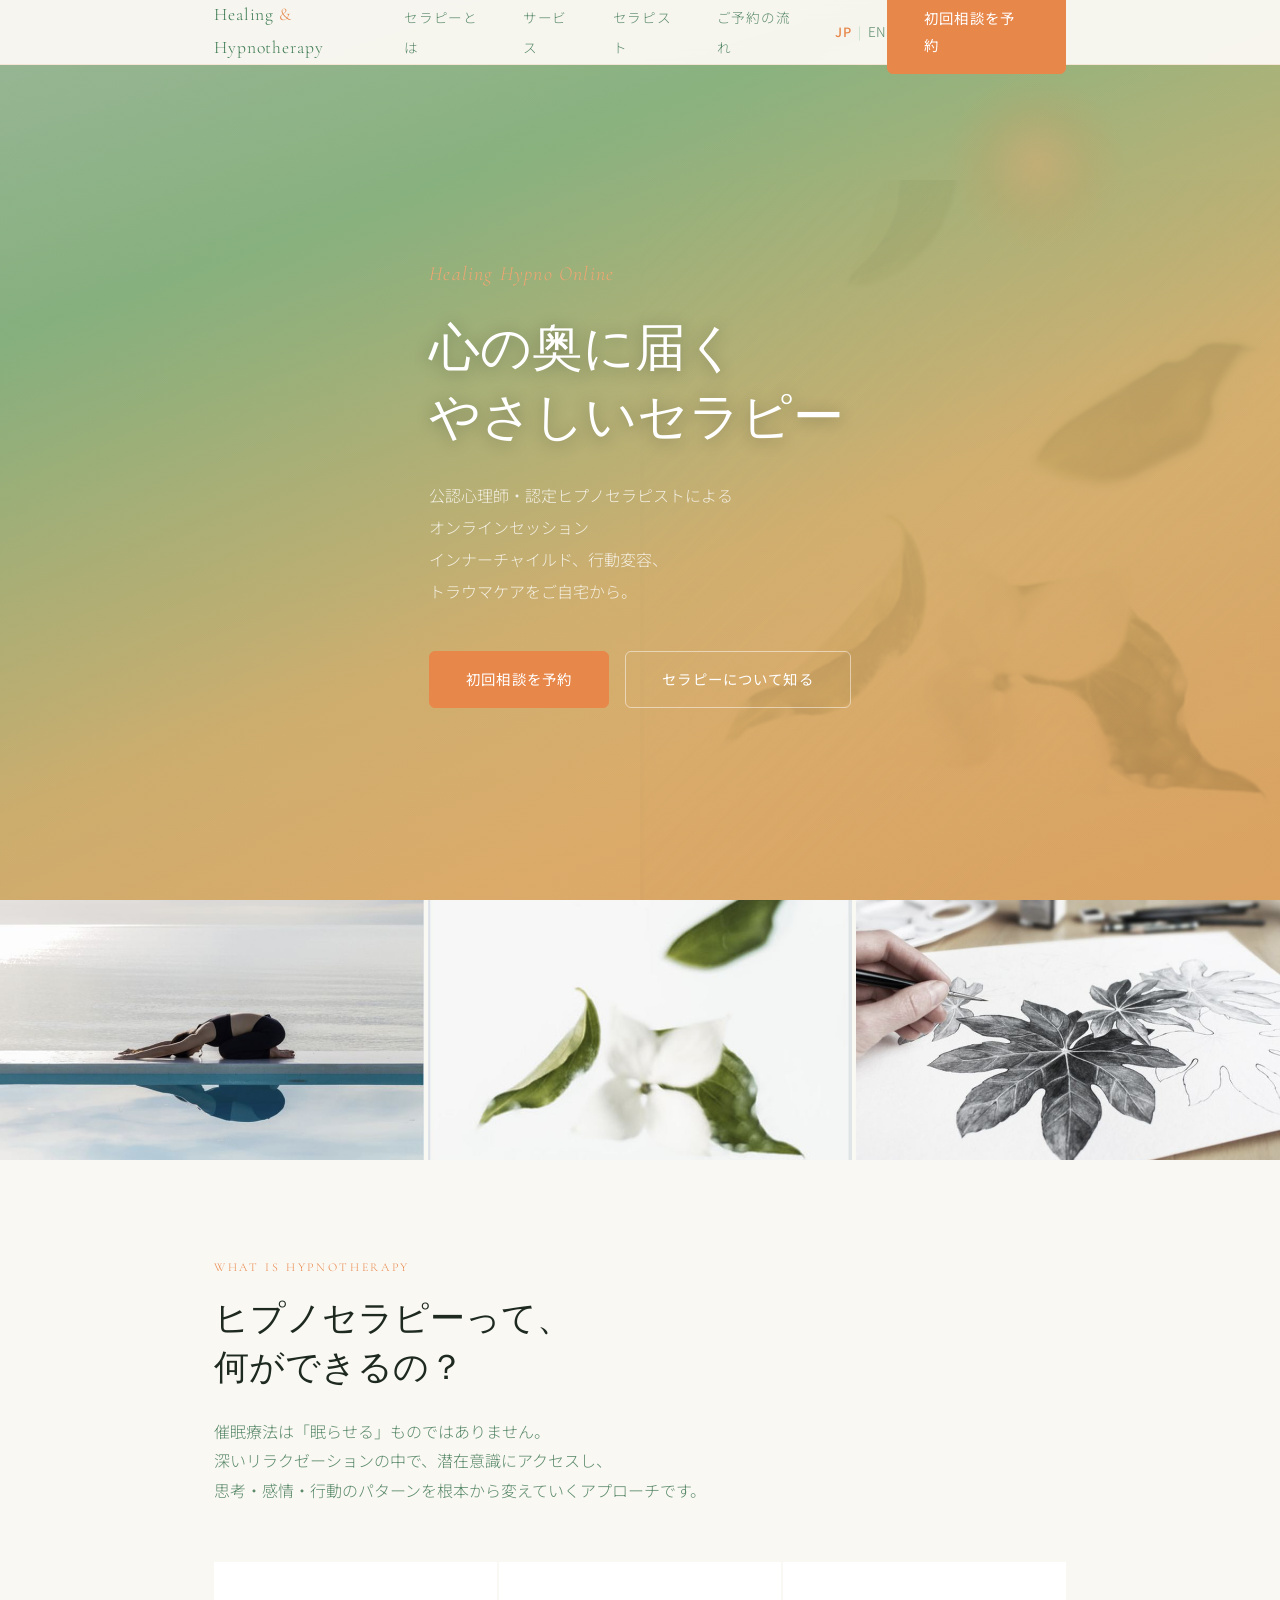
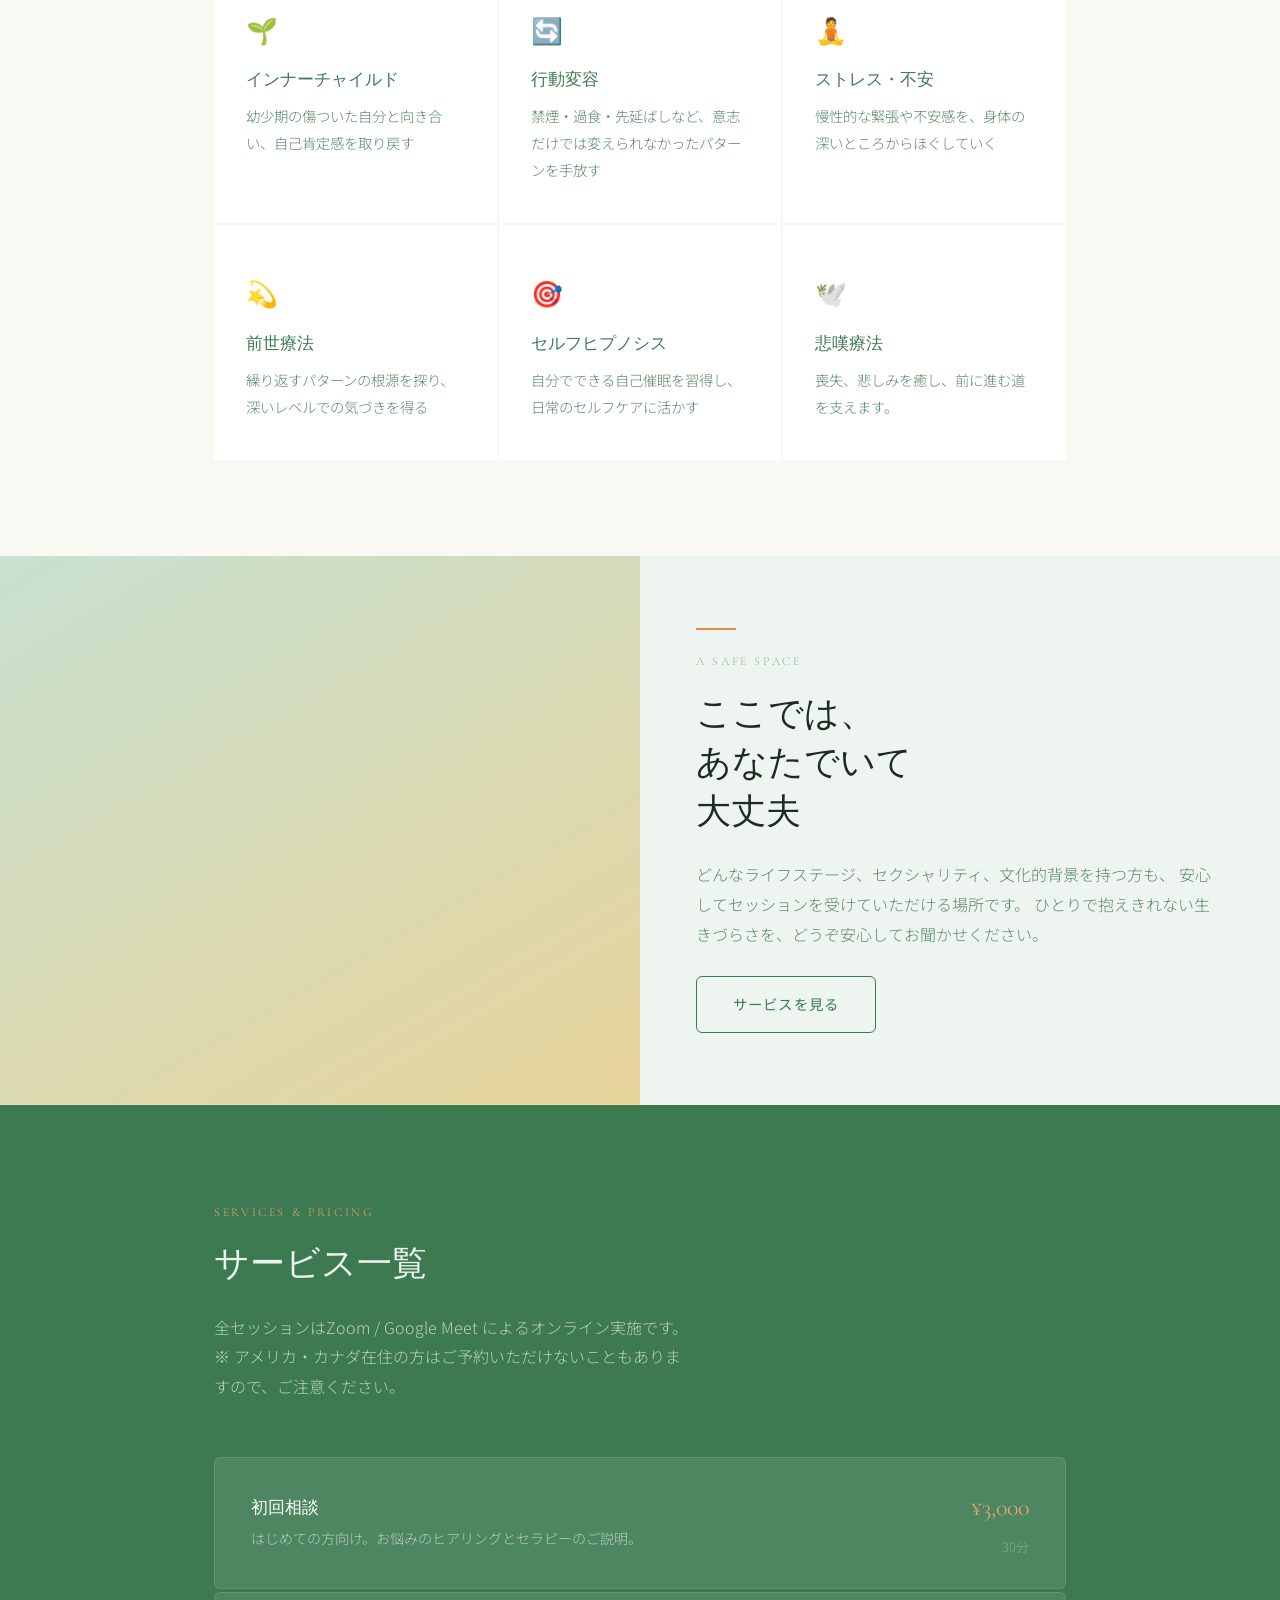
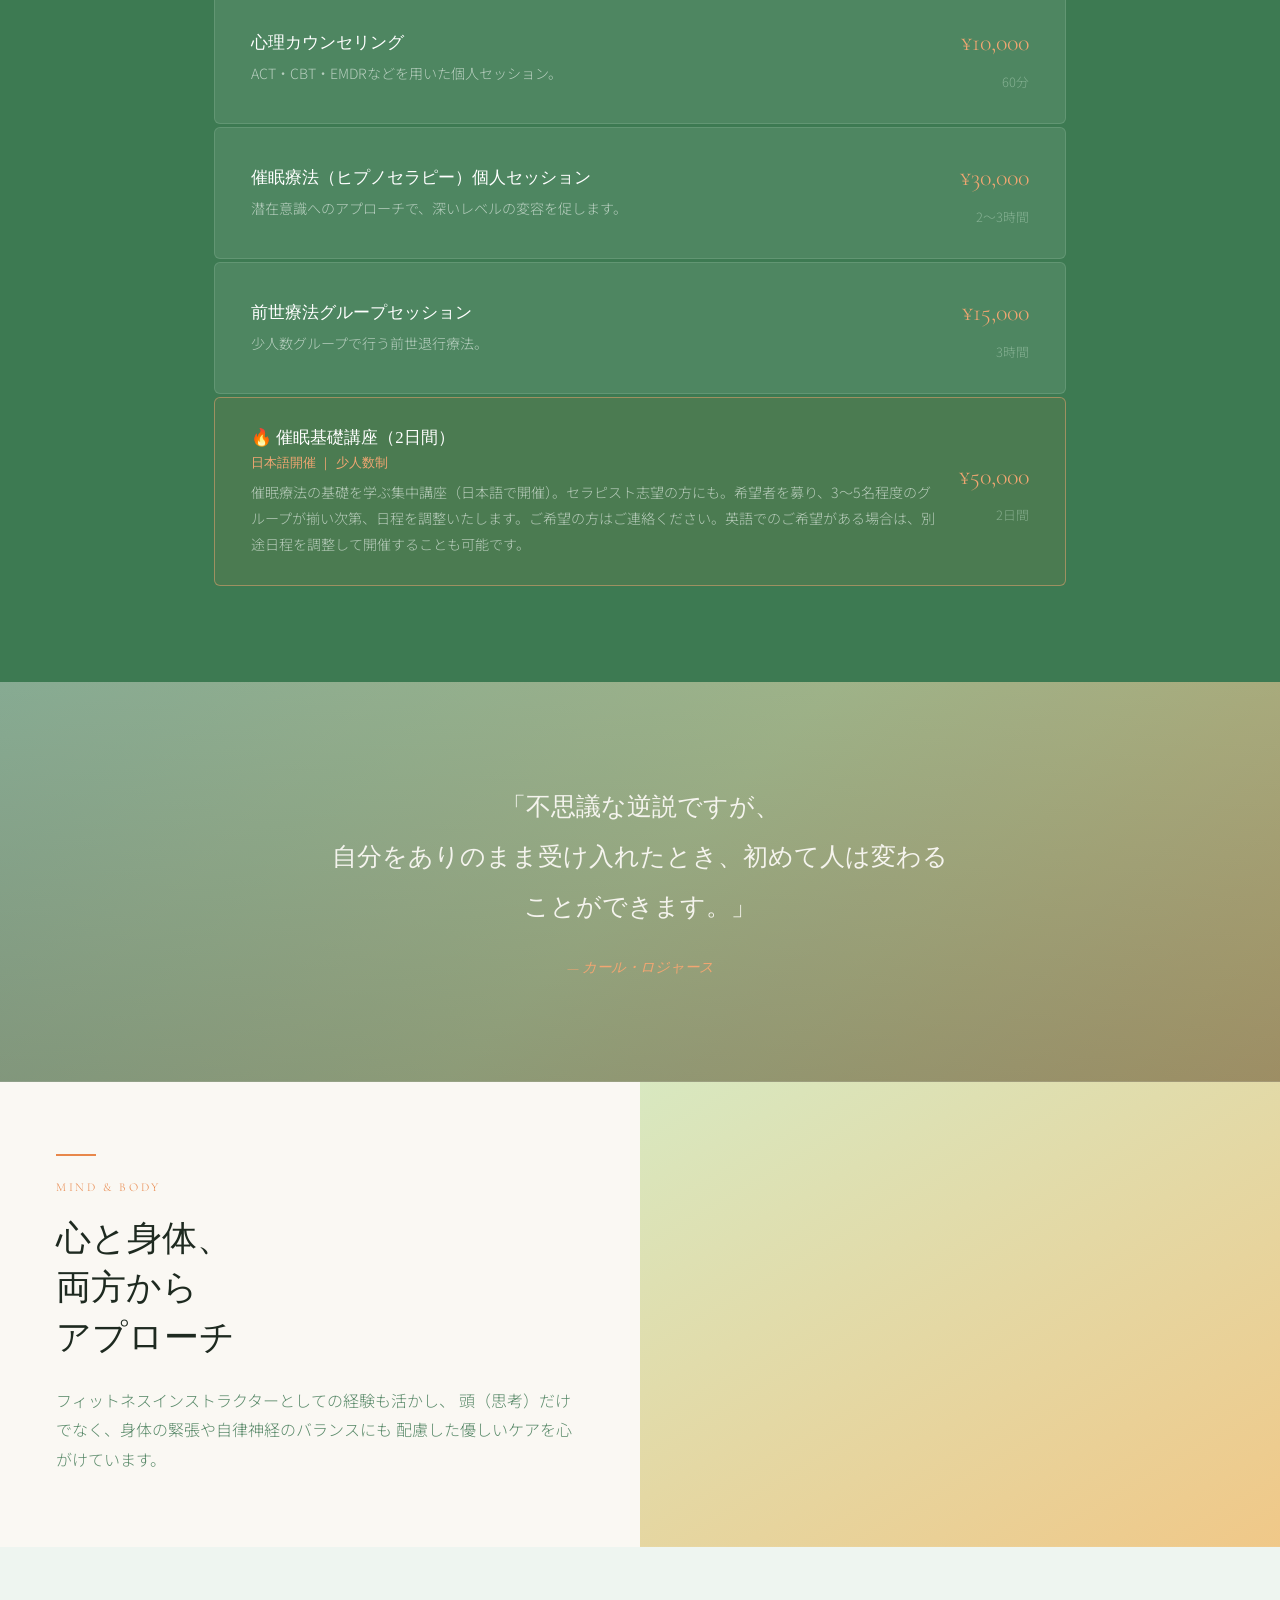
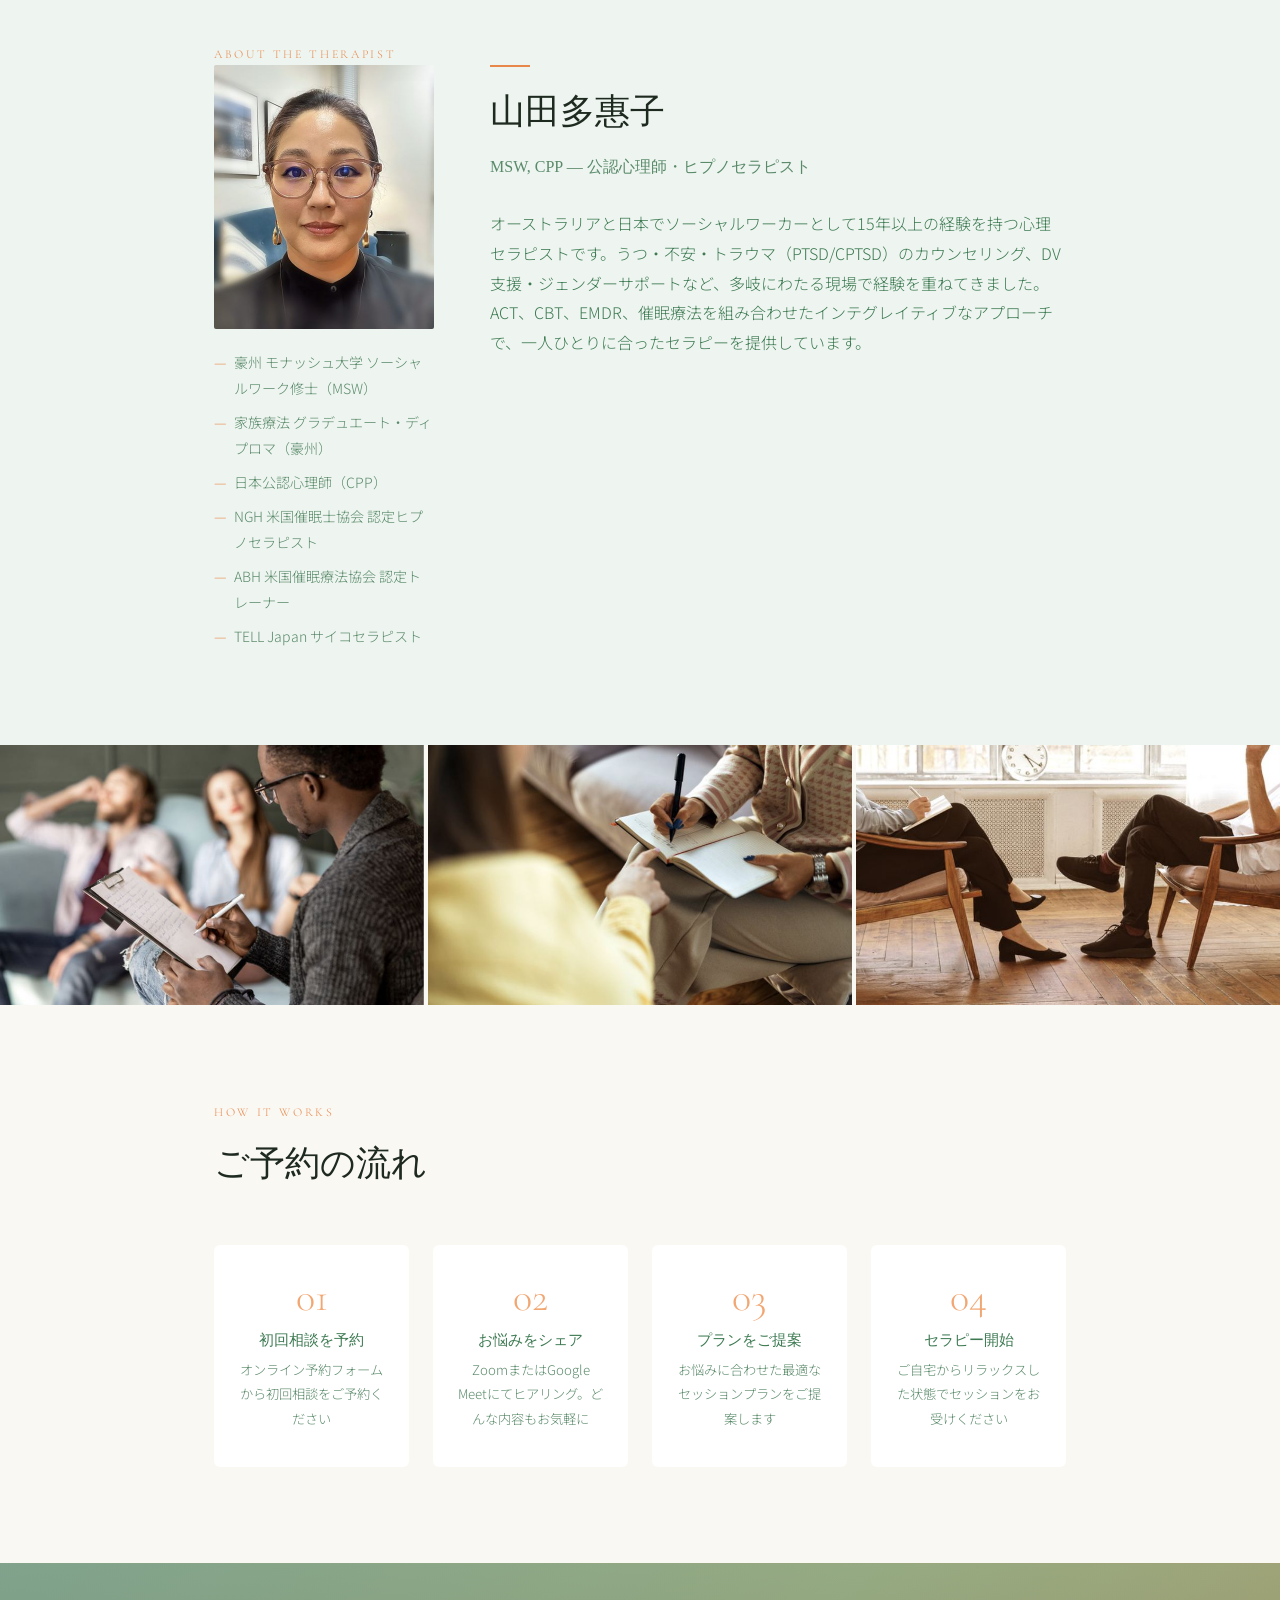
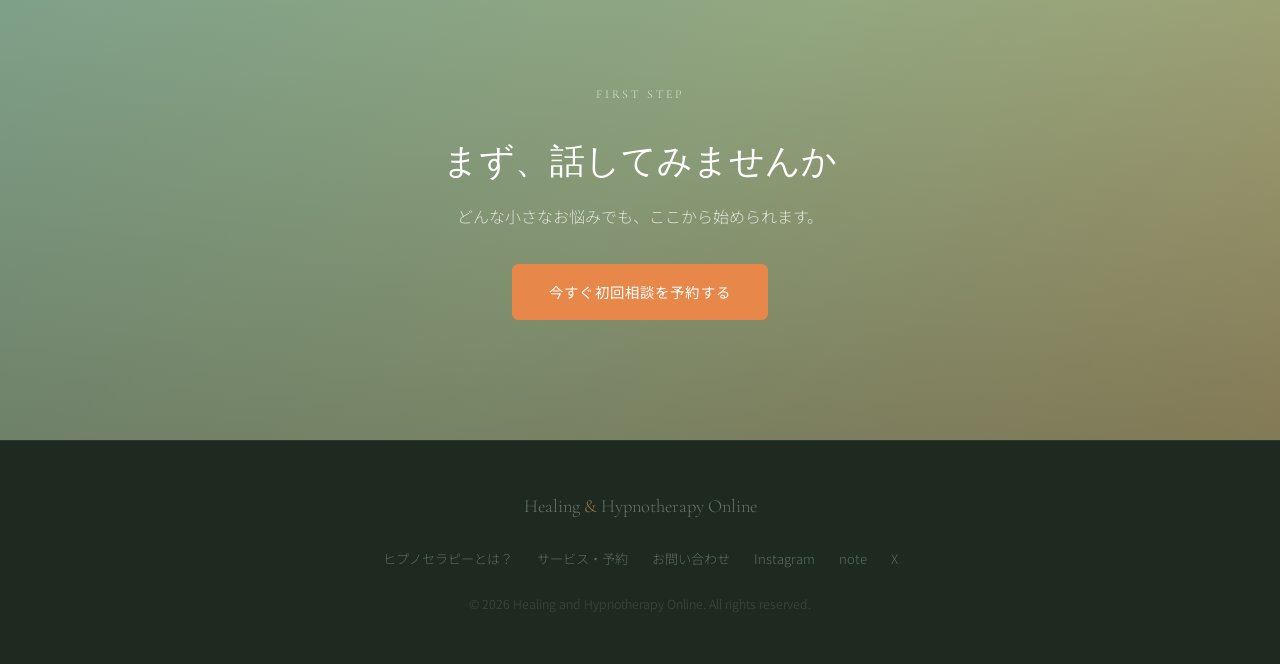
==== index.html @ 610b8716 "Update workshop info: remove fixed date, add group-forming/EN-request notes" ====
<!DOCTYPE html>
<html lang="ja">
<head>
  <meta charset="UTF-8" />
  <meta name="viewport" content="width=device-width, initial-scale=1.0" />
  <meta name="description" content="公認心理師・ヒプノセラピストによるオンラインセラピー。インナーチャイルド、セルフヒプノシス、禁煙・ダイエットの行動変容をサポート。" />
  <title>Healing Hypno Online | ヒプノセラピー・オンラインセラピー</title>
    <meta property="og:type" content="website" />
    <meta property="og:site_name" content="Healing Hypno Online" />
    <meta property="og:title" content="Healing Hypno Online | ヒプノセラピー・オンラインセラピー" />
    <meta property="og:description" content="公認心理師・ヒプノセラピストによるオンラインセラピー。インナーチャイルド、セルフヒプノシス、禁煙・ダイエットの行動変容をサポート。" />
    <meta property="og:url" content="https://healinghypno-online.info/" />
    <meta property="og:image" content="https://healinghypno-online.info/og-image.png" />
    <meta property="og:image:width" content="1200" />
    <meta property="og:image:height" content="630" />
    <meta property="og:locale" content="ja_JP" />
    <meta name="twitter:card" content="summary_large_image" />
    <meta name="twitter:title" content="Healing Hypno Online | ヒプノセラピー・オンラインセラピー" />
    <meta name="twitter:description" content="公認心理師・ヒプノセラピストによるオンラインセラピー。インナーチャイルド、セルフヒプノシス、禁煙・ダイエットの行動変容をサポート。" />
    <meta name="twitter:image" content="https://healinghypno-online.info/og-image.png" />
  <link rel="preconnect" href="https://fonts.googleapis.com" />
  <link href="https://fonts.googleapis.com/css2?amily=Noto+Serif+JP:wght@300;400;600&family=Noto+Sans+JP:wght@300;400;500&family=Cormorant+Garamond:ital,wght@0,300;0,400;1,300&display=swap" rel="stylesheet" />

  <style>
    :root {
      --ink:       #1e2a20;
      --deep:      #3d7a52;
      --warm:      #5a8a6a;
      --sage:      #7db88a;
      --sage-lt:   #b2d4bc;
      --orange:    #e8874a;
      --orange-lt: #f2a672;
      --orange-dk: #c96e30;
      --cream:     #faf8f3;
      --mist:      #eef5f0;
      --dew:       #deeee5;
      --white:     #ffffff;
      --radius:    6px;
      --serif-jp:  'Noto Serif JP', serif;
      --sans-jp:   'Noto Sans JP', sans-serif;
      --serif-en:  'Cormorant Garamond', serif;
    }

    *, *::before, *::after { box-sizing: border-box; margin: 0; padding: 0; }
    html { scroll-behavior: smooth; }
    body {
      background: var(--cream);
      color: var(--ink);
      font-family: var(--sans-jp);
      font-weight: 300;
      font-size: 16px;
      line-height: 1.85;
      -webkit-font-smoothing: antialiased;
    }
    img { display: block; max-width: 100%; }
    a { color: inherit; text-decoration: none; }

    .container { max-width: 900px; margin: 0 auto; padding: 0 24px; }
    .section { padding: 96px 0; }
    .section--dark { background: var(--deep); color: var(--mist); }
    .section--mist { background: var(--mist); }

    .label {
      font-family: var(--serif-en);
      font-size: 12px;
      letter-spacing: .22em;
      text-transform: uppercase;
      color: var(--orange);
      margin-bottom: 16px;
    }
    .label--light { color: var(--orange-lt); }
    .label--green { color: var(--sage); }

    h1, h2, h3 { font-family: var(--serif-jp); font-weight: 300; line-height: 1.4; }
    h2 { font-size: clamp(1.6rem, 3vw, 2.2rem); margin-bottom: 24px; }
    h3 { font-size: 1.15rem; margin-bottom: 12px; }
    p { margin-bottom: 1.2em; }
    p:last-child { margin-bottom: 0; }

    /* BTN */
    .btn {
      display: inline-block;
      padding: 14px 36px;
      font-family: var(--sans-jp);
      font-size: .9rem;
      font-weight: 400;
      letter-spacing: .08em;
      border: 1px solid currentColor;
      border-radius: var(--radius);
      transition: background .25s, color .25s, border-color .25s;
      cursor: pointer;
    }
    .btn--primary { background: var(--orange); color: var(--white); border-color: var(--orange); }
    .btn--primary:hover { background: var(--orange-lt); border-color: var(--orange-lt); }
    .btn--green { background: var(--deep); color: var(--white); border-color: var(--deep); }
    .btn--green:hover { background: var(--warm); border-color: var(--warm); }
    .btn--outline { background: transparent; color: var(--deep); border-color: var(--deep); }
    .btn--outline:hover { background: var(--deep); color: var(--white); }
    .btn--outline-light { background: transparent; color: var(--white); border-color: rgba(255,255,255,.5); }
    .btn--outline-light:hover { background: rgba(255,255,255,.15); }

    /* NAV */
    nav {
      position: fixed; top: 0; left: 0; right: 0; z-index: 100;
      background: rgba(250,248,243,.96);
      backdrop-filter: blur(8px);
      border-bottom: 1px solid rgba(232,135,74,.15);
    }
    .nav-inner {
      max-width: 900px; margin: 0 auto; padding: 0 24px;
      display: flex; align-items: center; justify-content: space-between;
      height: 64px;
    }
    .nav-logo { font-family: var(--serif-en); font-size: 1.1rem; letter-spacing: .05em; color: var(--deep); }
    .nav-logo span { color: var(--orange); }
    .nav-links { display: flex; gap: 32px; list-style: none; }
    .nav-links a { font-size: .85rem; letter-spacing: .05em; color: var(--warm); transition: color .2s; }
    .nav-links a:hover { color: var(--orange); }
@media (max-width: 640px) { .nav-links { display: flex; gap: 0; } .nav-links li { display: none; } .nav-links li.lang-switch { display: block; } }

    /* HERO — bright forest morning */
    .hero {
      min-height: 100svh;
      display: flex; align-items: center;
      position: relative; overflow: hidden;
      padding-top: 64px;
    }
    .hero-bg {
      position: absolute; inset: 0;
      background-image: linear-gradient(160deg, #cfe6c8 0%, #a8d4a0 25%, #e8c98a 60%, #f2b878 100%);
      background-size: cover;
      background-position: center 45%;
      filter: brightness(.9) saturate(1.15);
    }
    .hero-photo {
      position: absolute;
      right: -5%; bottom: -10%;
      width: 55%; height: 90%;
      background-size: cover;
      background-position: center;
      opacity: .22;
      mix-blend-mode: multiply;
      -webkit-mask-image: linear-gradient(135deg, transparent 0%, rgba(0,0,0,.5) 35%, black 70%);
      mask-image: linear-gradient(135deg, transparent 0%, rgba(0,0,0,.5) 35%, black 70%);
      pointer-events: none;
    }
    .hero-overlay {
      position: absolute; inset: 0;
      background: linear-gradient(150deg, rgba(45,90,61,.22) 0%, rgba(232,135,74,.08) 70%, rgba(30,42,32,.02) 100%);
    }
    .hero-sun {
      position: absolute;
      top: 8%; right: 12%;
      width: 180px; height: 180px;
      background: radial-gradient(circle, rgba(242,166,114,.35) 0%, rgba(232,135,74,.1) 40%, transparent 70%);
      border-radius: 50%;
      animation: sunpulse 6s ease-in-out infinite;
      pointer-events: none;
    }
    @keyframes sunpulse {
      0%, 100% { transform: scale(1); opacity: .7; }
      50% { transform: scale(1.15); opacity: 1; }
    }
    @media (prefers-reduced-motion: reduce) { .hero-sun { animation: none; } }

    .hero-content { position: relative; z-index: 1; }
    .hero-en {
      font-family: var(--serif-en); font-style: italic;
      font-size: clamp(1rem, 2vw, 1.25rem);
      color: var(--orange-lt); margin-bottom: 20px; letter-spacing: .06em;
    }
    .hero h1 { font-size: clamp(2rem, 5vw, 3.2rem); color: var(--white); margin-bottom: 28px; line-height: 1.35; text-shadow: 0 2px 16px rgba(20,30,22,.35); }
    .hero-sub {
      font-size: 1rem; color: rgba(250,248,243,.88);
      max-width: 480px; margin-bottom: 44px; line-height: 2;
    }
    .hero-btns { display: flex; gap: 16px; flex-wrap: wrap; }

    /* NATURE STRIP */
    .nature-strip {
      display: grid; grid-template-columns: repeat(3, 1fr); gap: 4px;
      height: 260px; overflow: hidden;
    }
    .nature-strip-img {
      background-size: cover; background-position: center;
      transition: transform .7s ease;
    }
    .nature-strip-img:hover { transform: scale(1.04); }
    @media (max-width: 580px) { .nature-strip { height: 160px; } }

    /* WHAT IS */
    .what-grid {
      display: grid; grid-template-columns: repeat(3, 1fr);
      gap: 2px; margin-top: 56px;
    }
    @media (max-width: 680px) { .what-grid { grid-template-columns: 1fr; } }
    .what-card {
      background: var(--white); padding: 40px 32px;
      border-top: 3px solid transparent;
      transition: border-color .25s, transform .25s, box-shadow .25s;
    }
    .what-card:hover { border-top-color: var(--orange); transform: translateY(-3px); box-shadow: 0 8px 24px rgba(232,135,74,.1); }
    .what-icon { font-size: 1.6rem; margin-bottom: 16px; display: block; }
    .what-card h3 { font-size: 1.05rem; color: var(--deep); }
    .what-card p { font-size: .9rem; color: var(--warm); }

    /* SPLIT */
    .split { display: grid; grid-template-columns: 1fr 1fr; gap: 0; }
    @media (max-width: 640px) { .split { grid-template-columns: 1fr; } }
    .split-img {
      min-height: 420px;
      background-size: cover; background-position: center;
    }
    .split-body { padding: 72px 56px; display: flex; flex-direction: column; justify-content: center; }
    @media (max-width: 640px) {
      .split-img { min-height: 260px; }
      .split-body { padding: 48px 24px; }
    }

    /* accent line */
    .accent-line {
      width: 40px; height: 2px;
      background: var(--orange);
      margin-bottom: 20px;
    }

    /* SERVICES */
    .service-list { margin-top: 56px; display: flex; flex-direction: column; gap: 3px; }
    .service-item {
      background: rgba(255,255,255,.09);
      border: 1px solid rgba(178,212,188,.2);
      padding: 28px 36px;
      display: flex; justify-content: space-between; align-items: center;
      gap: 24px; transition: background .2s, border-color .2s; border-radius: var(--radius);
    }
    .service-item:hover { background: rgba(255,255,255,.15); border-color: rgba(242,166,114,.4); }
    .service-info h3 { color: var(--white); font-size: 1.05rem; margin-bottom: 6px; }
    .service-info p { font-size: .88rem; color: rgba(238,245,240,.65); margin: 0; }
    .service-meta { text-align: right; flex-shrink: 0; }
    .service-price {
      font-family: var(--serif-en); font-size: 1.5rem;
      color: var(--orange-lt); display: block;
    }
    .service-duration { font-size: .8rem; color: rgba(178,212,188,.55); }
    .service-item--featured { border-color: rgba(242,166,114,.5) !important; background: rgba(232,135,74,.08) !important; }
    @media (max-width: 580px) {
      .service-item { flex-direction: column; align-items: flex-start; }
      .service-meta { text-align: left; }
    }

    /* PROFILE */
    .profile-grid {
      display: grid; grid-template-columns: 220px 1fr;
      gap: 56px; align-items: start;
    }
    @media (max-width: 640px) { .profile-grid { grid-template-columns: 1fr; gap: 32px; } }
    .credential-list { list-style: none; margin-top: 20px; display: flex; flex-direction: column; gap: 8px; }
    .credential-list li {
      font-size: .88rem; color: var(--warm);
      padding-left: 20px; position: relative;
    }
    .credential-list li::before { content: '—'; position: absolute; left: 0; color: var(--orange); }

    /* FLOW */
    .approach-steps {
      display: grid; grid-template-columns: repeat(4, 1fr);
      gap: 24px; margin-top: 56px;
    }
    @media (max-width: 680px) { .approach-steps { grid-template-columns: repeat(2, 1fr); } }
    .step {
      background: var(--white); padding: 32px 24px;
      border-radius: var(--radius); text-align: center;
      border-bottom: 3px solid transparent;
      transition: border-color .25s, box-shadow .25s;
    }
    .step:hover { border-bottom-color: var(--orange); box-shadow: 0 6px 20px rgba(232,135,74,.1); }
    .step-num {
      font-family: var(--serif-en); font-size: 2.5rem;
      color: var(--orange-lt); line-height: 1; margin-bottom: 12px; display: block;
    }
    .step h3 { font-size: .95rem; color: var(--deep); margin-bottom: 8px; }
    .step p { font-size: .83rem; color: var(--warm); }

    /* QUOTE BAND */
    .quote-band {
      position: relative; overflow: hidden;
      padding: 100px 24px; text-align: center; color: var(--white);
    }
    .quote-band-bg {
      position: absolute; inset: 0;
      background-image: linear-gradient(135deg, #b8dcc4 0%, #d8e8b8 50%, #f0d49a 100%);
      background-size: cover; background-position: center 40%;
      filter: brightness(.85) saturate(1.1);
    }
    .quote-band-overlay {
      position: absolute; inset: 0;
      background: linear-gradient(to bottom, rgba(45,90,61,.18), rgba(30,42,32,.28));
    }
    .quote-band-content { position: relative; z-index: 1; max-width: 640px; margin: 0 auto; }
    .quote-band blockquote {
      font-family: var(--serif-jp); font-weight: 300;
      font-size: clamp(1.15rem, 2.5vw, 1.55rem);
      line-height: 2; color: rgba(250,248,243,.95);
      margin-bottom: 20px;
    }
    .quote-band cite {
      font-family: var(--serif-en); font-style: italic;
      font-size: .9rem; color: var(--orange-lt);
    }

    /* CTA */
    .cta-section {
      position: relative; overflow: hidden;
      text-align: center; padding: 120px 24px;
      color: var(--white);
    }
    .cta-bg {
      position: absolute; inset: 0;
      background-image: linear-gradient(135deg, #b8dcc4 0%, #d8e8b8 50%, #f0d49a 100%);
      background-size: cover; background-position: center 50%;
      filter: brightness(.82) saturate(1.1);
    }
    .cta-overlay {
      position: absolute; inset: 0;
      background: linear-gradient(to bottom, rgba(45,90,61,.2), rgba(30,42,32,.4));
    }
    .cta-content { position: relative; z-index: 1; }
    .cta-section h2 { color: var(--white); margin-bottom: 16px; }
    .cta-section p { color: rgba(250,248,243,.78); margin-bottom: 32px; max-width: 480px; margin-left: auto; margin-right: auto; }
    .cta-price-note {
      font-family: var(--serif-en); font-size: 1.1rem;
      color: var(--orange-lt); margin-bottom: 36px;
    }

    /* FOOTER */
    footer {
      background: var(--ink);
      border-top: 1px solid rgba(255,255,255,.06);
      padding: 48px 24px; text-align: center;
    }
    .footer-logo { font-family: var(--serif-en); font-size: 1.15rem; color: rgba(178,212,188,.45); margin-bottom: 8px; }
    .footer-logo span { color: rgba(242,166,114,.6); }
    .footer-links {
      display: flex; justify-content: center; gap: 24px; flex-wrap: wrap;
      list-style: none; margin: 20px 0;
    }
    .footer-links a { font-size: .82rem; color: rgba(178,212,188,.4); transition: color .2s; }
    .footer-links a:hover { color: var(--orange-lt); }
    .footer-copy { font-size: .78rem; color: rgba(178,212,188,.2); }

    /* FADE */
    .fade-in { opacity: 0; transform: translateY(24px); transition: opacity .7s ease, transform .7s ease; }
    .fade-in.visible { opacity: 1; transform: none; }
  .back-top{position:fixed;bottom:28px;right:28px;z-index:200;width:44px;height:44px;background:var(--orange);color:var(--white);border:none;border-radius:50%;display:flex;align-items:center;justify-content:center;cursor:pointer;opacity:0;pointer-events:none;transition:opacity .3s,transform .3s;font-size:1.2rem;box-shadow:0 4px 12px rgba(232,135,74,.35)}.back-top.visible{opacity:1;pointer-events:auto}.back-top:hover{transform:translateY(-3px);background:var(--orange-lt)}
  </style>
  <link rel="canonical" href="https://healinghypno-online.info/" />
  <link rel="alternate" hreflang="ja" href="https://healinghypno-online.info/" />
  <link rel="alternate" hreflang="en" href="https://healinghypno-online.info/en/" />
  <link rel="alternate" hreflang="x-default" href="https://healinghypno-online.info/" />
  <meta property="og:title" content="Healing Hypno Online | ヒプノセラピー・オンラインセラピー" />
  <meta property="og:description" content="公認心理師・ヒプノセラピストによるオンラインセラピー。インナーチャイルド、セルフヒプノシス、禁煙・ダイエットの行動変容をサポート。" />
  <meta property="og:url" content="https://healinghypno-online.info/" />
  <meta property="og:type" content="website" />
  <meta property="og:locale" content="ja_JP" />
  <meta property="og:locale:alternate" content="en_US" />
</head>
<body>

<!-- NAV -->
<nav>
  <div class="nav-inner">
    <div class="nav-logo">Healing <span>&</span> Hypnotherapy</div>
    <ul class="nav-links">
      <li><a href="#about">セラピーとは</a></li>
      <li><a href="#services">サービス</a></li>
      <li><a href="#profile">セラピスト</a></li>
      <li><a href="https://fluentmind350.github.io/healing-hypno-booking/" target="_blank">ご予約の流れ</a></li>
      <li class="lang-switch" style="font-size:.8rem;display:flex;align-items:center;gap:6px;letter-spacing:.06em;"><span style="color:var(--orange);font-weight:500">JP</span><span style="color:var(--sage-lt)">|</span><a href="/en/" style="color:var(--warm)">EN</a></li>
    </ul>
    <a href="https://docs.google.com/forms/d/e/1FAIpQLSc7ksZSYjFXfZsTuzKey1ICZi8XS70Y63VBq0-anXYmDNOoTw/viewform" class="btn btn--primary" target="_blank">初回相談を予約</a>
  </div>
</nav>

<!-- HERO -->
<section class="hero">
  <div class="hero-bg"></div>
  <div class="hero-photo" style="background-image:url('[data-uri]')"></div>
  <div class="hero-overlay"></div>
  <div class="hero-sun"></div>
  <div class="container hero-content">
    <p class="hero-en">Healing Hypno Online</p>
    <h1>心の奥に届く<br>やさしいセラピー</h1>
    <p class="hero-sub">
      公認心理師・認定ヒプノセラピストによる<br>
      オンラインセッション<br>
      インナーチャイルド、行動変容、<br>
      トラウマケアをご自宅から。
    </p>
    <div class="hero-btns">
      <a href="https://docs.google.com/forms/d/e/1FAIpQLSc7ksZSYjFXfZsTuzKey1ICZi8XS70Y63VBq0-anXYmDNOoTw/viewform" class="btn btn--primary" target="_blank">初回相談を予約</a>
      <a href="#about" class="btn btn--outline-light">セラピーについて知る</a>
    </div>
  </div>
</section>

<!-- NATURE STRIP 1 -->
<div class="nature-strip">
  <div class="nature-strip-img" style="background-image:url('[data-uri]')"></div>
  <div class="nature-strip-img" style="background-image:url('[data-uri]')"></div>
  <div class="nature-strip-img" style="background-image:url('[data-uri]')"></div>
</div>

<!-- WHAT IS -->
<section class="section" id="about">
  <div class="container">
    <div class="fade-in">
      <p class="label">What is Hypnotherapy</p>
      <h2>ヒプノセラピーって、<br>何ができるの？</h2>
      <p style="max-width:560px; color:var(--warm);">
        催眠療法は「眠らせる」ものではありません。<br>
        深いリラクゼーションの中で、潜在意識にアクセスし、<br>
        思考・感情・行動のパターンを根本から変えていくアプローチです。
      </p>
    </div>
    <div class="what-grid fade-in">
      <div class="what-card">
        <span class="what-icon">🌱</span>
        <h3>インナーチャイルド</h3>
        <p>幼少期の傷ついた自分と向き合い、自己肯定感を取り戻す</p>
      </div>
      <div class="what-card">
        <span class="what-icon">🔄</span>
        <h3>行動変容</h3>
        <p>禁煙・過食・先延ばしなど、意志だけでは変えられなかったパターンを手放す</p>
      </div>
      <div class="what-card">
        <span class="what-icon">🧘</span>
        <h3>ストレス・不安</h3>
        <p>慢性的な緊張や不安感を、身体の深いところからほぐしていく</p>
      </div>
      <div class="what-card">
        <span class="what-icon">💫</span>
        <h3>前世療法</h3>
        <p>繰り返すパターンの根源を探り、深いレベルでの気づきを得る</p>
      </div>
      <div class="what-card">
        <span class="what-icon">🎯</span>
        <h3>セルフヒプノシス</h3>
        <p>自分でできる自己催眠を習得し、日常のセルフケアに活かす</p>
      </div>
      <div class="what-card">
        <span class="what-icon">🕊️</span>
        <h3>悲嘆療法</h3>
        <p>喪失、悲しみを癒し、前に進む道を支えます。</p>
      </div>
    </div>
  </div>
</section>

<!-- SPLIT: 森 + テキスト -->
<div class="split fade-in">
  <div class="split-img" style="background-image:linear-gradient(150deg, #c8e0d0 0%, #e8d49a 100%)"></div>
  <div class="split-body" style="background:var(--mist);">
    <div class="accent-line"></div>
    <p class="label--green" style="font-family:var(--serif-en);font-size:12px;letter-spacing:.22em;text-transform:uppercase;color:var(--sage);margin-bottom:16px;">A Safe Space</p>
    <h2>ここでは、<br>あなたでいて<br>大丈夫</h2>
    <p style="color:var(--warm);">
      どんなライフステージ、セクシャリティ、文化的背景を持つ方も、
      安心してセッションを受けていただける場所です。
      ひとりで抱えきれない生きづらさを、どうぞ安心してお聞かせください。
    </p>
    <a href="#services" class="btn btn--outline" style="align-self:flex-start; margin-top:8px;">サービスを見る</a>
  </div>
</div>

<!-- SERVICES -->
<section class="section section--dark" id="services">
  <div class="container">
    <div class="fade-in">
      <p class="label label--light">Services & Pricing</p>
      <h2>サービス一覧</h2>
      <p style="color:rgba(238,245,240,.7); max-width:480px;">
        全セッションはZoom / Google Meet によるオンライン実施です。<br>
        ※ アメリカ・カナダ在住の方はご予約いただけないこともありますので、ご注意ください。
      </p>
    </div>
    <div class="service-list fade-in">
      <div class="service-item">
        <div class="service-info">
          <h3>初回相談</h3>
          <p>はじめての方向け。お悩みのヒアリングとセラピーのご説明。</p>
        </div>
        <div class="service-meta">
          <span class="service-price">¥3,000</span>
          <span class="service-duration">30分</span>
        </div>
      </div>
      <div class="service-item">
        <div class="service-info">
          <h3>心理カウンセリング</h3>
          <p>ACT・CBT・EMDRなどを用いた個人セッション。</p>
        </div>
        <div class="service-meta">
          <span class="service-price">¥10,000</span>
          <span class="service-duration">60分</span>
        </div>
      </div>
      <div class="service-item">
        <div class="service-info">
          <h3>催眠療法（ヒプノセラピー）個人セッション</h3>
          <p>潜在意識へのアプローチで、深いレベルの変容を促します。</p>
        </div>
        <div class="service-meta">
          <span class="service-price">¥30,000</span>
          <span class="service-duration">2〜3時間</span>
        </div>
      </div>
      <div class="service-item">
        <div class="service-info">
          <h3>前世療法グループセッション</h3>
          <p>少人数グループで行う前世退行療法。</p>
        </div>
        <div class="service-meta">
          <span class="service-price">¥15,000</span>
          <span class="service-duration">3時間</span>
        </div>
      </div>
      <div class="service-item service-item--featured">
        <div class="service-info">
          <h3>🔥 催眠基礎講座（2日間）<br><small style="color:var(--orange-lt); font-size:.82rem;">日本語開催 ｜ 少人数制</small></h3>
          <p>催眠療法の基礎を学ぶ集中講座（日本語で開催）。セラピスト志望の方にも。希望者を募り、3〜5名程度のグループが揃い次第、日程を調整いたします。ご希望の方はご連絡ください。英語でのご希望がある場合は、別途日程を調整して開催することも可能です。</p>
        </div>
        <div class="service-meta">
          <span class="service-price">¥50,000</span>
          <span class="service-duration">2日間</span>
        </div>
      </div>
      
    </div>
  </div>
</section>

<!-- QUOTE BAND — sunset beach -->
<div class="quote-band">
  <div class="quote-band-bg"></div>
  <div class="quote-band-overlay"></div>
  <div class="quote-band-content fade-in">
    <blockquote>
      「不思議な逆説ですが、<br>自分をありのまま受け入れたとき、初めて人は変わることができます。」
    </blockquote>
    <cite>— カール・ロジャース</cite>
  </div>
</div>

<!-- SPLIT: テキスト + 水・光の写真 -->
<div class="split fade-in">
  <div class="split-body" style="background:var(--cream);">
    <div class="accent-line"></div>
    <p style="font-family:var(--serif-en);font-size:12px;letter-spacing:.22em;text-transform:uppercase;color:var(--orange);margin-bottom:16px;">Mind & Body</p>
    <h2>心と身体、<br>両方から<br>アプローチ</h2>
    <p style="color:var(--warm);">
      フィットネスインストラクターとしての経験も活かし、
      頭（思考）だけでなく、身体の緊張や自律神経のバランスにも
      配慮した優しいケアを心がけています。
    </p>
  </div>
  <div class="split-img" style="background-image:linear-gradient(150deg, #d8e8c0 0%, #f0c888 100%); background-position: center 30%;"></div>
</div>

<!-- PROFILE -->
<section class="section section--mist" id="profile">
  <div class="container">
    <div class="fade-in">
      <p class="label">About the Therapist</p>
    </div>
    <div class="profile-grid fade-in">
      <div>
        <img src="[data-uri]"
             alt="山田多惠子 - 公認心理師・ヒプノセラピスト"
             style="width:220px; height:264px; object-fit:cover; object-position:center top; border-radius:2px; display:block;" />
        <ul class="credential-list">
          <li>豪州 モナッシュ大学 ソーシャルワーク修士（MSW）</li>
          <li>家族療法 グラデュエート・ディプロマ（豪州）</li>
          <li>日本公認心理師（CPP）</li>
          <li>NGH 米国催眠士協会 認定ヒプノセラピスト</li>
          <li>ABH 米国催眠療法協会 認定トレーナー</li>
          <li>TELL Japan サイコセラピスト</li>
        </ul>
      </div>
      <div>
        <div class="accent-line"></div>
        <h2>山田多惠子<br><small style="font-size:1rem; color:var(--warm);">MSW, CPP — 公認心理師・ヒプノセラピスト</small></h2>
        <p style="color:var(--deep); margin-top:16px;">オーストラリアと日本でソーシャルワーカーとして15年以上の経験を持つ心理セラピストです。うつ・不安・トラウマ（PTSD/CPTSD）のカウンセリング、DV支援・ジェンダーサポートなど、多岐にわたる現場で経験を重ねてきました。ACT、CBT、EMDR、催眠療法を組み合わせたインテグレイティブなアプローチで、一人ひとりに合ったセラピーを提供しています。</p>
      </div>
    </div>
  </div>
</section>

<!-- NATURE STRIP 2 -->
<div class="nature-strip">
  <div class="nature-strip-img" style="background-image:url('[data-uri]')"></div>
  <div class="nature-strip-img" style="background-image:url('[data-uri]')"></div>
  <div class="nature-strip-img" style="background-image:url('[data-uri]')"></div>
</div>

<!-- FLOW -->
<section class="section" id="flow">
  <div class="container">
    <div class="fade-in">
      <p class="label">How it Works</p>
      <h2>ご予約の流れ</h2>
    </div>
    <div class="approach-steps fade-in">
      <div class="step">
        <span class="step-num">01</span>
        <h3>初回相談を予約</h3>
        <p>オンライン予約フォームから初回相談をご予約ください</p>
      </div>
      <div class="step">
        <span class="step-num">02</span>
        <h3>お悩みをシェア</h3>
        <p>ZoomまたはGoogle Meetにてヒアリング。どんな内容もお気軽に</p>
      </div>
      <div class="step">
        <span class="step-num">03</span>
        <h3>プランをご提案</h3>
        <p>お悩みに合わせた最適なセッションプランをご提案します</p>
      </div>
      <div class="step">
        <span class="step-num">04</span>
        <h3>セラピー開始</h3>
        <p>ご自宅からリラックスした状態でセッションをお受けください</p>
      </div>
    </div>
  </div>
</section>

<!-- CTA -->
<section class="cta-section">
  <div class="cta-bg"></div>
  <div class="cta-overlay"></div>
  <div class="cta-content fade-in">
    <p class="label label--light">First Step</p>
    <h2>まず、話してみませんか</h2>
    <p>どんな小さなお悩みでも、ここから始められます。</p>
    <a href="https://docs.google.com/forms/d/e/1FAIpQLSc7ksZSYjFXfZsTuzKey1ICZi8XS70Y63VBq0-anXYmDNOoTw/viewform" class="btn btn--primary" target="_blank">今すぐ初回相談を予約する</a>
  </div>
</section>

<!-- FOOTER -->
<footer>
  <p class="footer-logo">Healing <span>&</span> Hypnotherapy Online</p>
  <ul class="footer-links">
    <li><a href="https://www.healinghypno-online.info/ヒプノセラピーとは" target="_blank">ヒプノセラピーとは？</a></li>
    <li><a href="https://www.healinghypno-online.info/book-online" target="_blank">サービス・予約</a></li>
    <li><a href="mailto:admin@healinghypno-online.info">お問い合わせ</a></li>
    <li><a href="https://www.instagram.com/fluentmind_jp" target="_blank">Instagram</a></li>
    <li><a href="https://note.com/fluentmind" target="_blank">note</a></li>
  <li><a href="https://x.com/Fluent_MInd_JP" target="_blank">X</a></li>
  </ul>
  <p class="footer-copy">© 2026 Healing and Hypnotherapy Online. All rights reserved.</p>
</footer>

<script>
  const observer = new IntersectionObserver((entries) => {
    entries.forEach(e => {
      if (e.isIntersecting) { e.target.classList.add('visible'); observer.unobserve(e.target); }
    });
  }, { threshold: 0.1 });
  document.querySelectorAll('.fade-in').forEach(el => observer.observe(el));
</script>

<button class="back-top" id="backTop" aria-label="ページトップへ" onclick="window.scrollTo({top:0,behavior:'smooth'})">↑</button>
<script>window.addEventListener('scroll',()=>{const b=document.getElementById('backTop');if(b)b.classList.toggle('visible',window.scrollY>300);});</script>
</body>
</html>
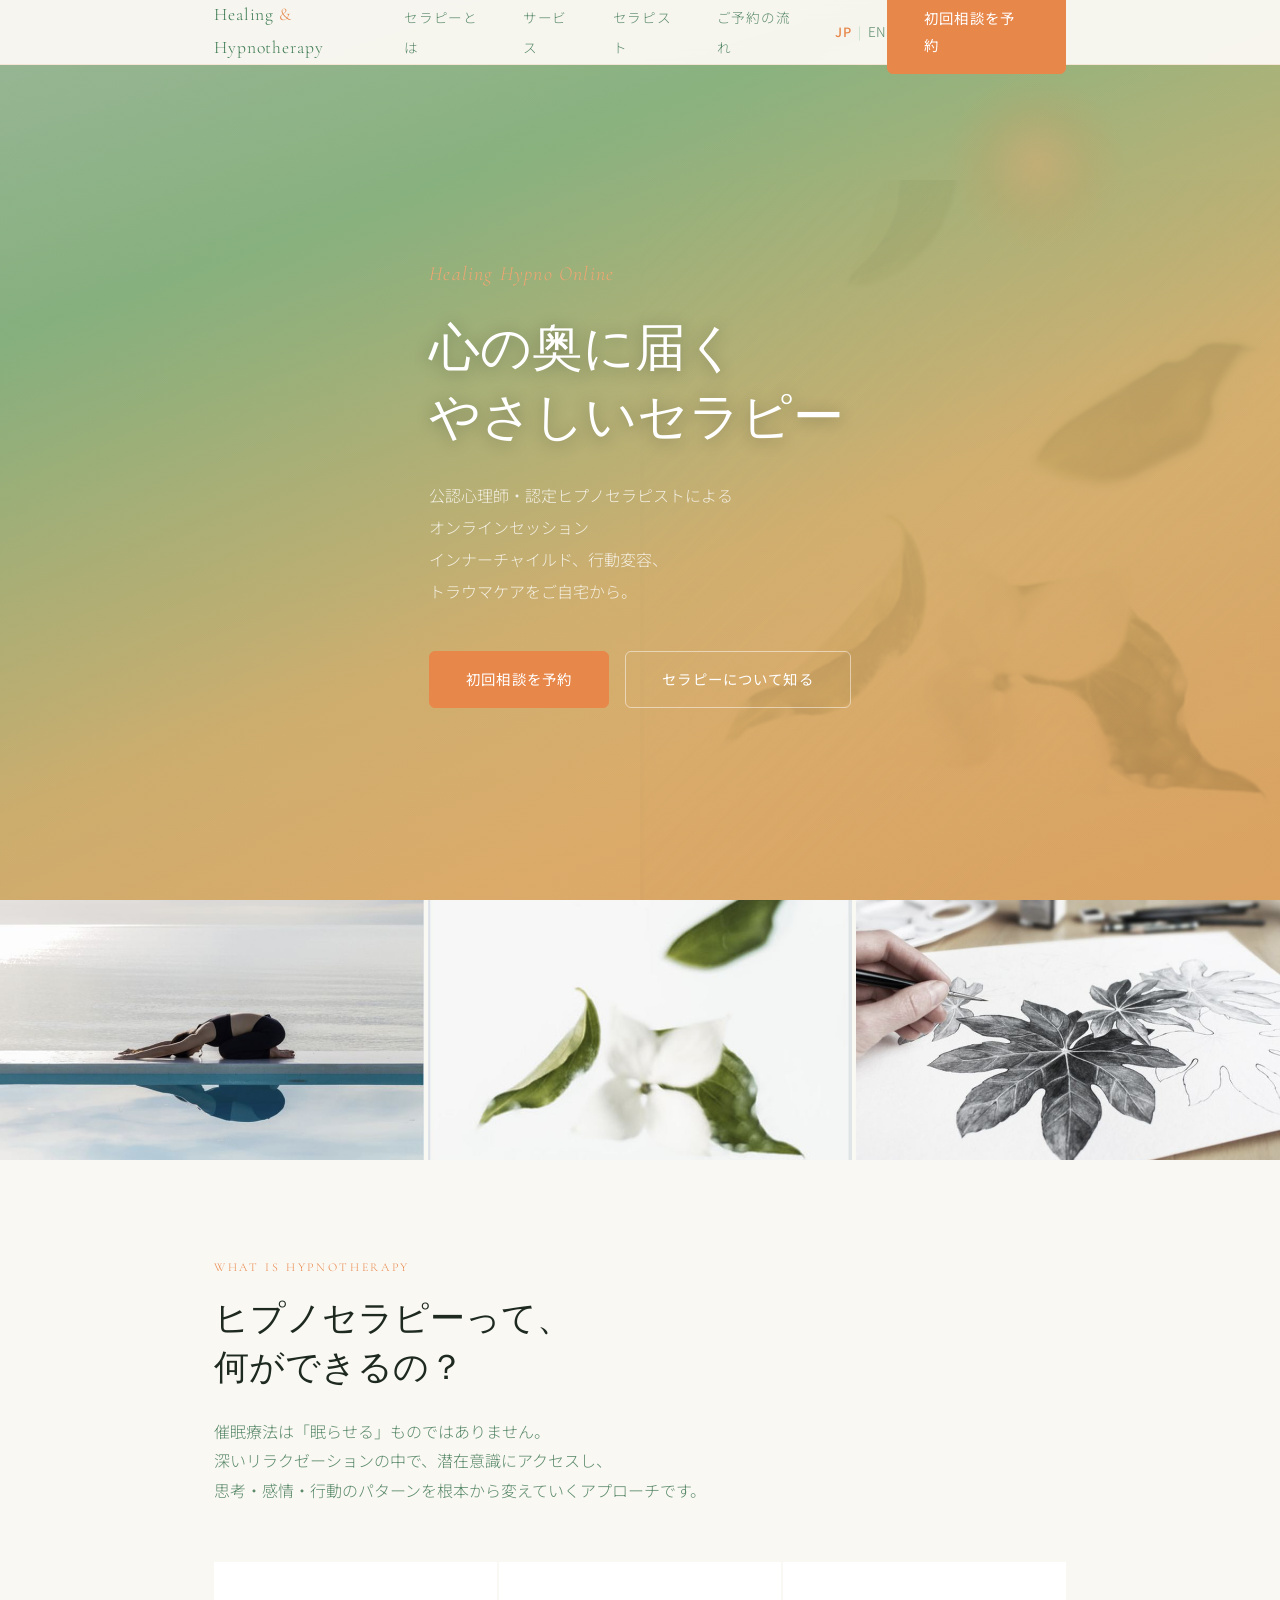
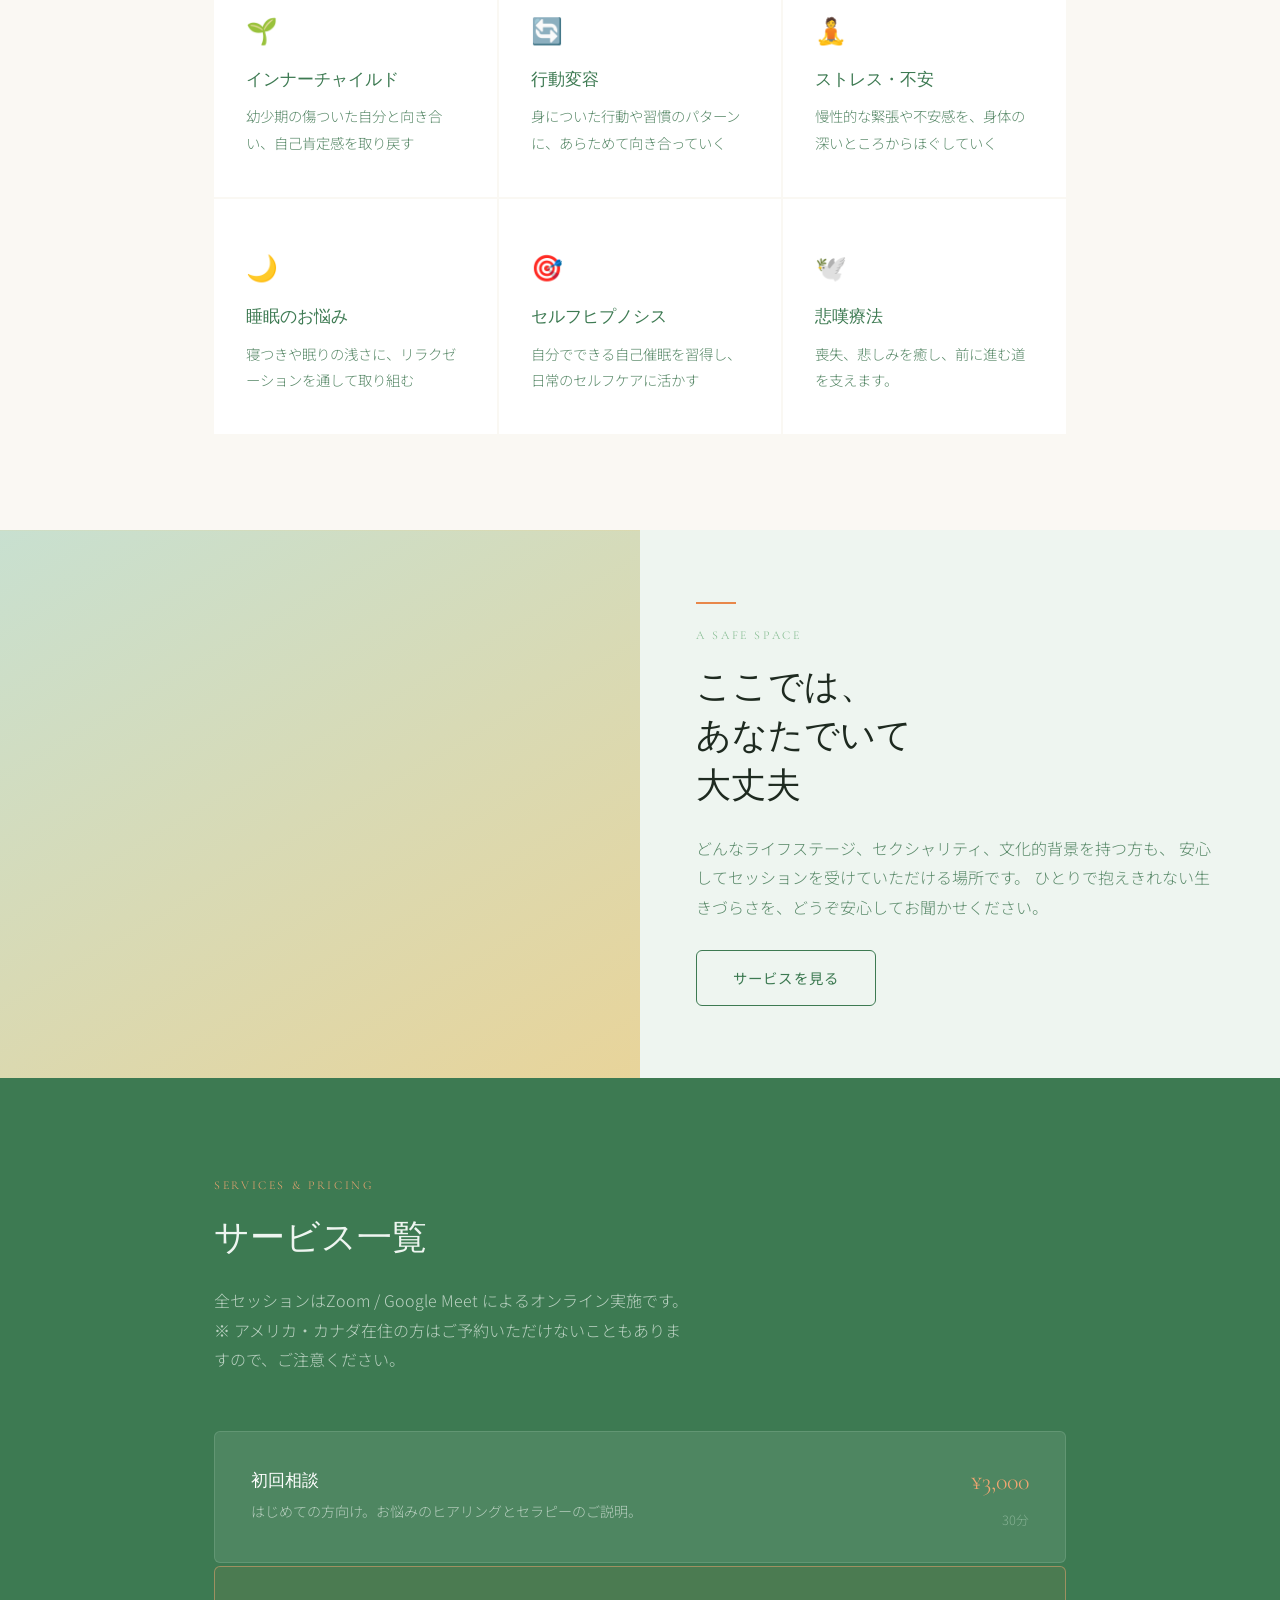
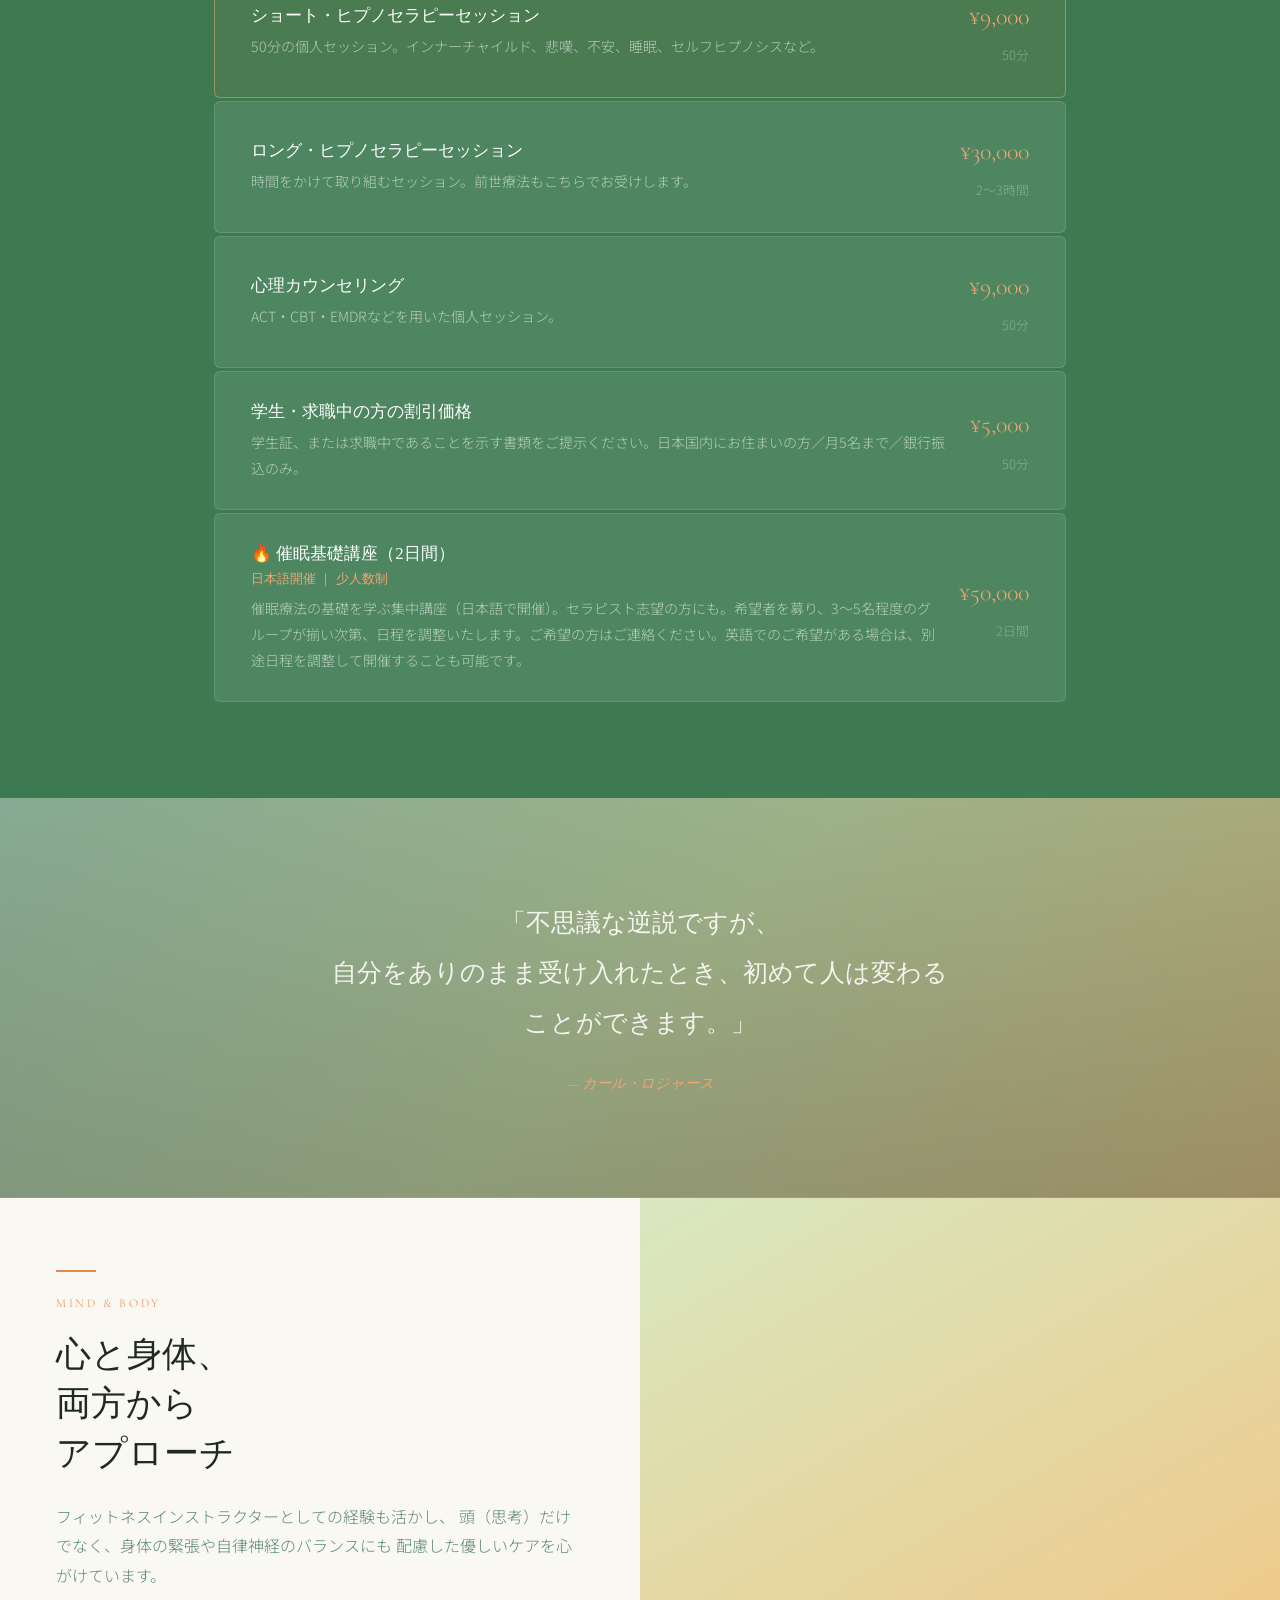
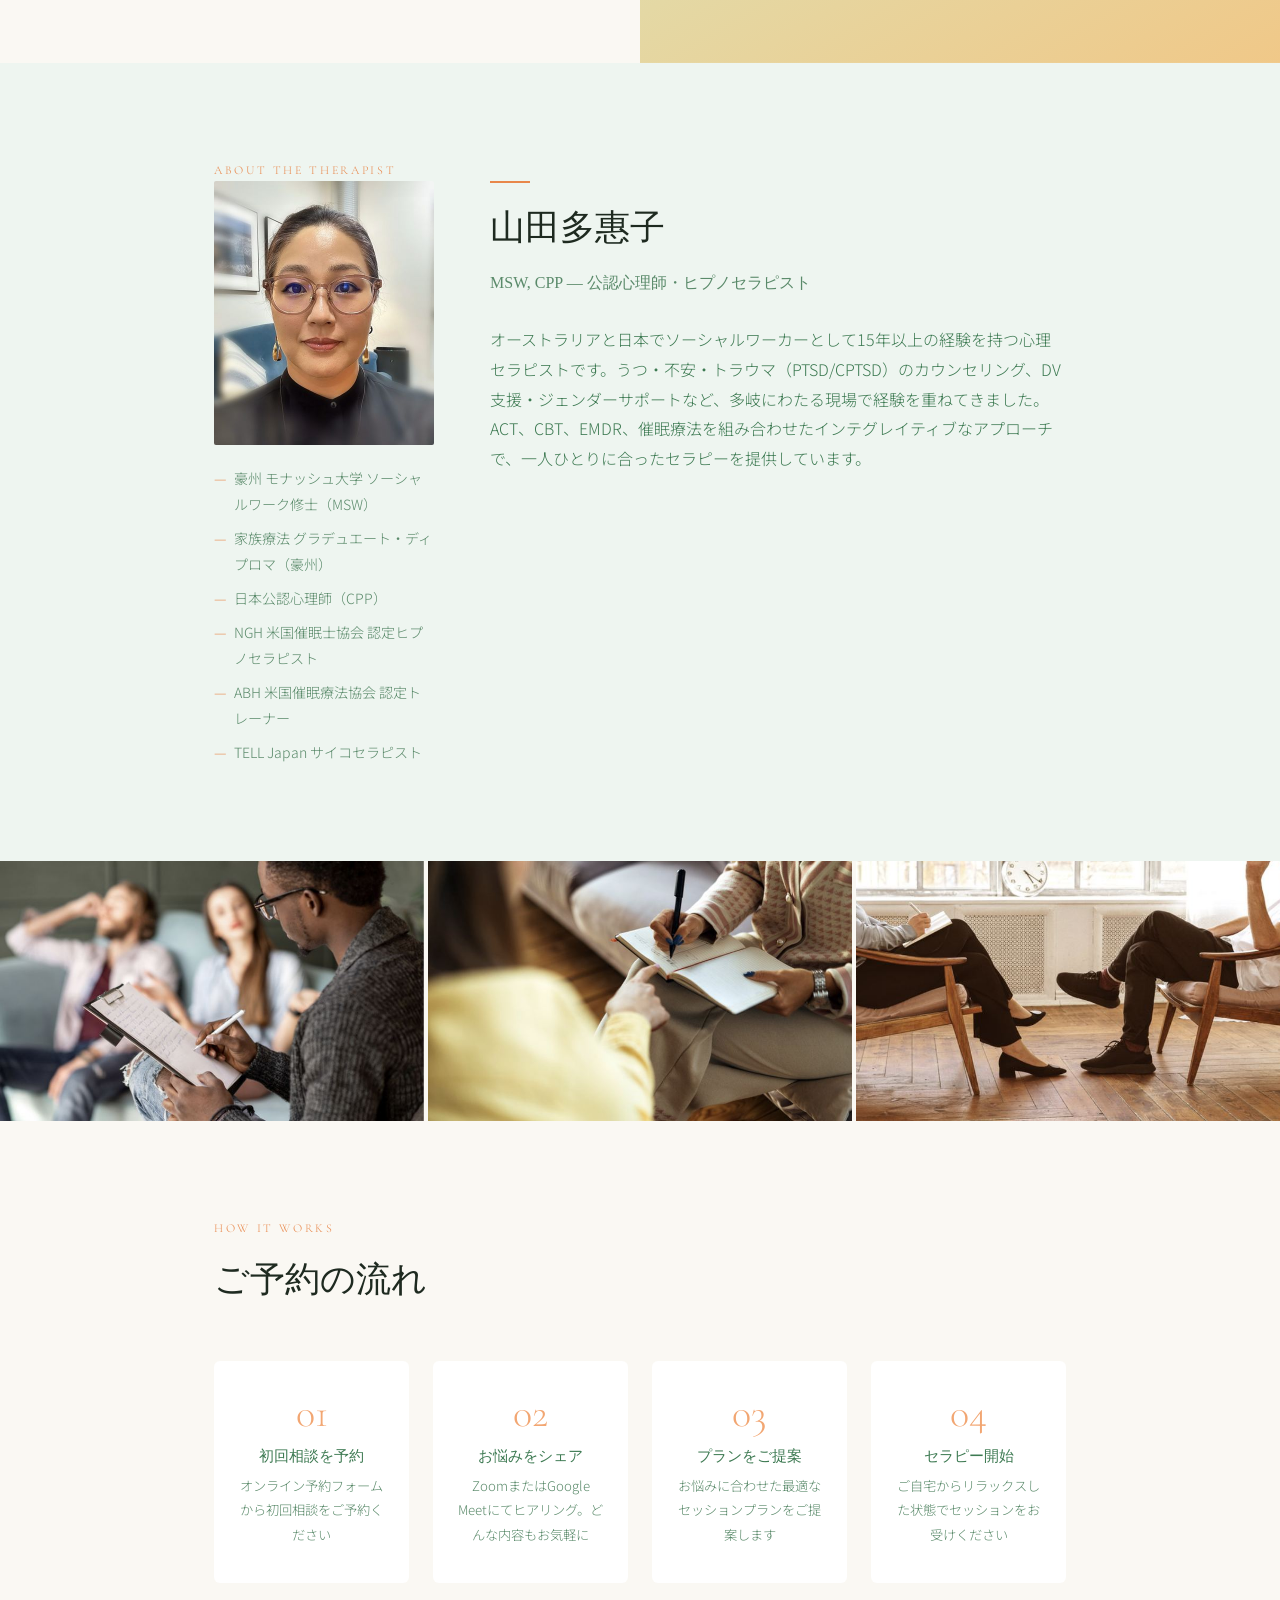
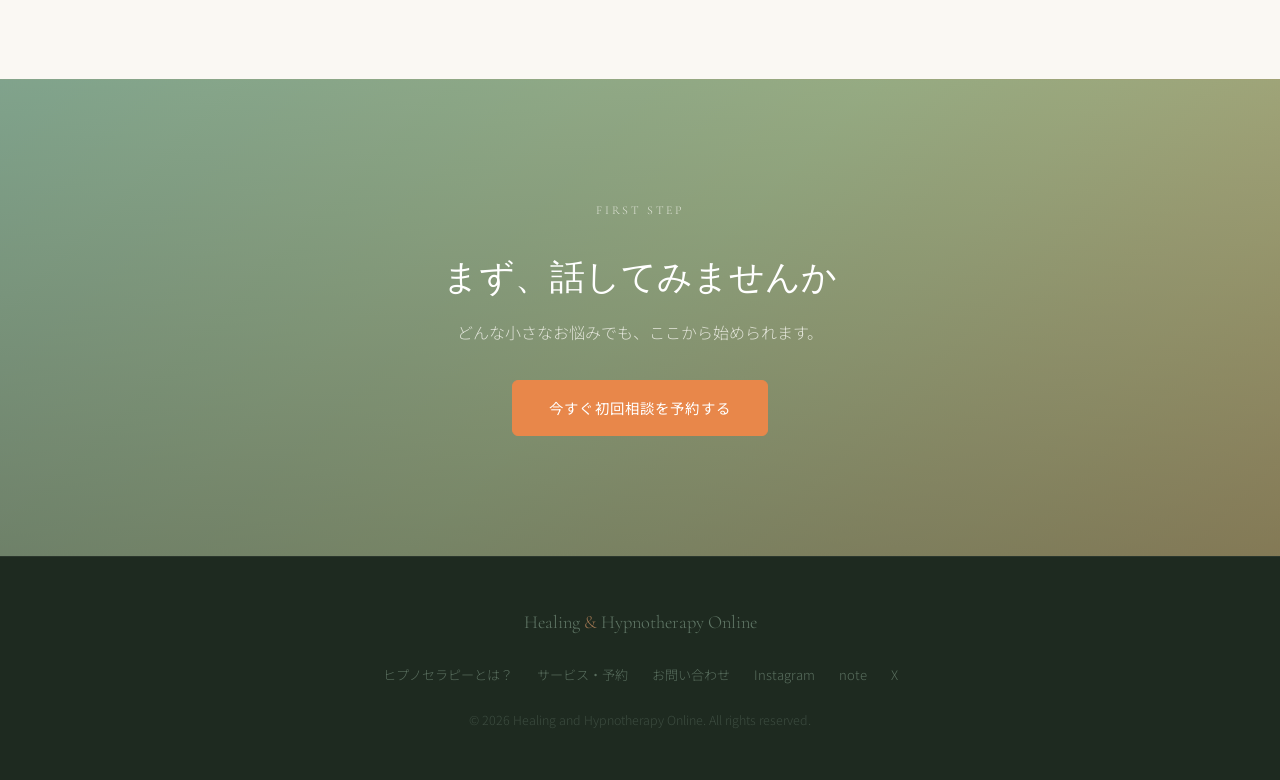
==== commit 3f751d74: "Restructure services: hypnotherapy first, add 50min/9,000 short session and student concession, remo" ====
--- a/index.html
+++ b/index.html
@@ -3,12 +3,12 @@
 <head>
   <meta charset="UTF-8" />
   <meta name="viewport" content="width=device-width, initial-scale=1.0" />
-  <meta name="description" content="公認心理師・ヒプノセラピストによるオンラインセラピー。インナーチャイルド、セルフヒプノシス、禁煙・ダイエットの行動変容をサポート。" />
+  <meta name="description" content="公認心理師・ヒプノセラピストによるオンラインセラピー。インナーチャイルド、悲嘆療法、不安や睡眠へのアプローチ、セルフヒプノシス。" />
   <title>Healing Hypno Online | ヒプノセラピー・オンラインセラピー</title>
     <meta property="og:type" content="website" />
     <meta property="og:site_name" content="Healing Hypno Online" />
     <meta property="og:title" content="Healing Hypno Online | ヒプノセラピー・オンラインセラピー" />
-    <meta property="og:description" content="公認心理師・ヒプノセラピストによるオンラインセラピー。インナーチャイルド、セルフヒプノシス、禁煙・ダイエットの行動変容をサポート。" />
+    <meta property="og:description" content="公認心理師・ヒプノセラピストによるオンラインセラピー。インナーチャイルド、悲嘆療法、不安や睡眠へのアプローチ、セルフヒプノシス。" />
     <meta property="og:url" content="https://healinghypno-online.info/" />
     <meta property="og:image" content="https://healinghypno-online.info/og-image.png" />
     <meta property="og:image:width" content="1200" />
@@ -16,7 +16,7 @@
     <meta property="og:locale" content="ja_JP" />
     <meta name="twitter:card" content="summary_large_image" />
     <meta name="twitter:title" content="Healing Hypno Online | ヒプノセラピー・オンラインセラピー" />
-    <meta name="twitter:description" content="公認心理師・ヒプノセラピストによるオンラインセラピー。インナーチャイルド、セルフヒプノシス、禁煙・ダイエットの行動変容をサポート。" />
+    <meta name="twitter:description" content="公認心理師・ヒプノセラピストによるオンラインセラピー。インナーチャイルド、悲嘆療法、不安や睡眠へのアプローチ、セルフヒプノシス。" />
     <meta name="twitter:image" content="https://healinghypno-online.info/og-image.png" />
   <link rel="preconnect" href="https://fonts.googleapis.com" />
   <link href="https://fonts.googleapis.com/css2?amily=Noto+Serif+JP:wght@300;400;600&family=Noto+Sans+JP:wght@300;400;500&family=Cormorant+Garamond:ital,wght@0,300;0,400;1,300&display=swap" rel="stylesheet" />
@@ -358,7 +358,7 @@
   <link rel="alternate" hreflang="en" href="https://healinghypno-online.info/en/" />
   <link rel="alternate" hreflang="x-default" href="https://healinghypno-online.info/" />
   <meta property="og:title" content="Healing Hypno Online | ヒプノセラピー・オンラインセラピー" />
-  <meta property="og:description" content="公認心理師・ヒプノセラピストによるオンラインセラピー。インナーチャイルド、セルフヒプノシス、禁煙・ダイエットの行動変容をサポート。" />
+  <meta property="og:description" content="公認心理師・ヒプノセラピストによるオンラインセラピー。インナーチャイルド、悲嘆療法、不安や睡眠へのアプローチ、セルフヒプノシス。" />
   <meta property="og:url" content="https://healinghypno-online.info/" />
   <meta property="og:type" content="website" />
   <meta property="og:locale" content="ja_JP" />
@@ -431,7 +431,7 @@
       <div class="what-card">
         <span class="what-icon">🔄</span>
         <h3>行動変容</h3>
-        <p>禁煙・過食・先延ばしなど、意志だけでは変えられなかったパターンを手放す</p>
+        <p>身についた行動や習慣のパターンに、あらためて向き合っていく</p>
       </div>
       <div class="what-card">
         <span class="what-icon">🧘</span>
@@ -439,9 +439,9 @@
         <p>慢性的な緊張や不安感を、身体の深いところからほぐしていく</p>
       </div>
       <div class="what-card">
-        <span class="what-icon">💫</span>
-        <h3>前世療法</h3>
-        <p>繰り返すパターンの根源を探り、深いレベルでの気づきを得る</p>
+        <span class="what-icon">🌙</span>
+        <h3>睡眠のお悩み</h3>
+        <p>寝つきや眠りの浅さに、リラクゼーションを通して取り組む</p>
       </div>
       <div class="what-card">
         <span class="what-icon">🎯</span>
@@ -495,39 +495,35 @@
           <span class="service-duration">30分</span>
         </div>
       </div>
+      <div class="service-item service-item--featured"><div class="service-info"><h3>ショート・ヒプノセラピーセッション</h3>
+          <p>50分の個人セッション。インナーチャイルド、悲嘆、不安、睡眠、セルフヒプノシスなど。</p>
+        </div>
+        <div class="service-meta">
+          <span class="service-price">¥9,000</span>
+          <span class="service-duration">50分</span>
+        </div>
+      </div>
+      <div class="service-item">
+        <div class="service-info">
+          <h3>ロング・ヒプノセラピーセッション</h3>
+          <p>時間をかけて取り組むセッション。前世療法もこちらでお受けします。</p>
+        </div>
+        <div class="service-meta">
+          <span class="service-price">¥30,000</span>
+          <span class="service-duration">2〜3時間</span>
+        </div>
+      </div>
       <div class="service-item">
         <div class="service-info">
           <h3>心理カウンセリング</h3>
           <p>ACT・CBT・EMDRなどを用いた個人セッション。</p>
         </div>
         <div class="service-meta">
-          <span class="service-price">¥10,000</span>
-          <span class="service-duration">60分</span>
-        </div>
-      </div>
-      <div class="service-item">
-        <div class="service-info">
-          <h3>催眠療法（ヒプノセラピー）個人セッション</h3>
-          <p>潜在意識へのアプローチで、深いレベルの変容を促します。</p>
-        </div>
-        <div class="service-meta">
-          <span class="service-price">¥30,000</span>
-          <span class="service-duration">2〜3時間</span>
-        </div>
-      </div>
-      <div class="service-item">
-        <div class="service-info">
-          <h3>前世療法グループセッション</h3>
-          <p>少人数グループで行う前世退行療法。</p>
-        </div>
-        <div class="service-meta">
-          <span class="service-price">¥15,000</span>
-          <span class="service-duration">3時間</span>
-        </div>
-      </div>
-      <div class="service-item service-item--featured">
-        <div class="service-info">
-          <h3>🔥 催眠基礎講座（2日間）<br><small style="color:var(--orange-lt); font-size:.82rem;">日本語開催 ｜ 少人数制</small></h3>
+          <span class="service-price">¥9,000</span>
+          <span class="service-duration">50分</span>
+        </div>
+      </div>
+      <div class="service-item"><div class="service-info"><h3>学生・求職中の方の割引価格</h3><p>学生証、または求職中であることを示す書類をご提示ください。日本国内にお住まいの方／月5名まで／銀行振込のみ。</p></div><div class="service-meta"><span class="service-price">¥5,000</span><span class="service-duration">50分</span></div></div><div class="service-item"><div class="service-info"><h3>🔥 催眠基礎講座（2日間）<br><small style="color:var(--orange-lt); font-size:.82rem;">日本語開催 ｜ 少人数制</small></h3>
           <p>催眠療法の基礎を学ぶ集中講座（日本語で開催）。セラピスト志望の方にも。希望者を募り、3〜5名程度のグループが揃い次第、日程を調整いたします。ご希望の方はご連絡ください。英語でのご希望がある場合は、別途日程を調整して開催することも可能です。</p>
         </div>
         <div class="service-meta">
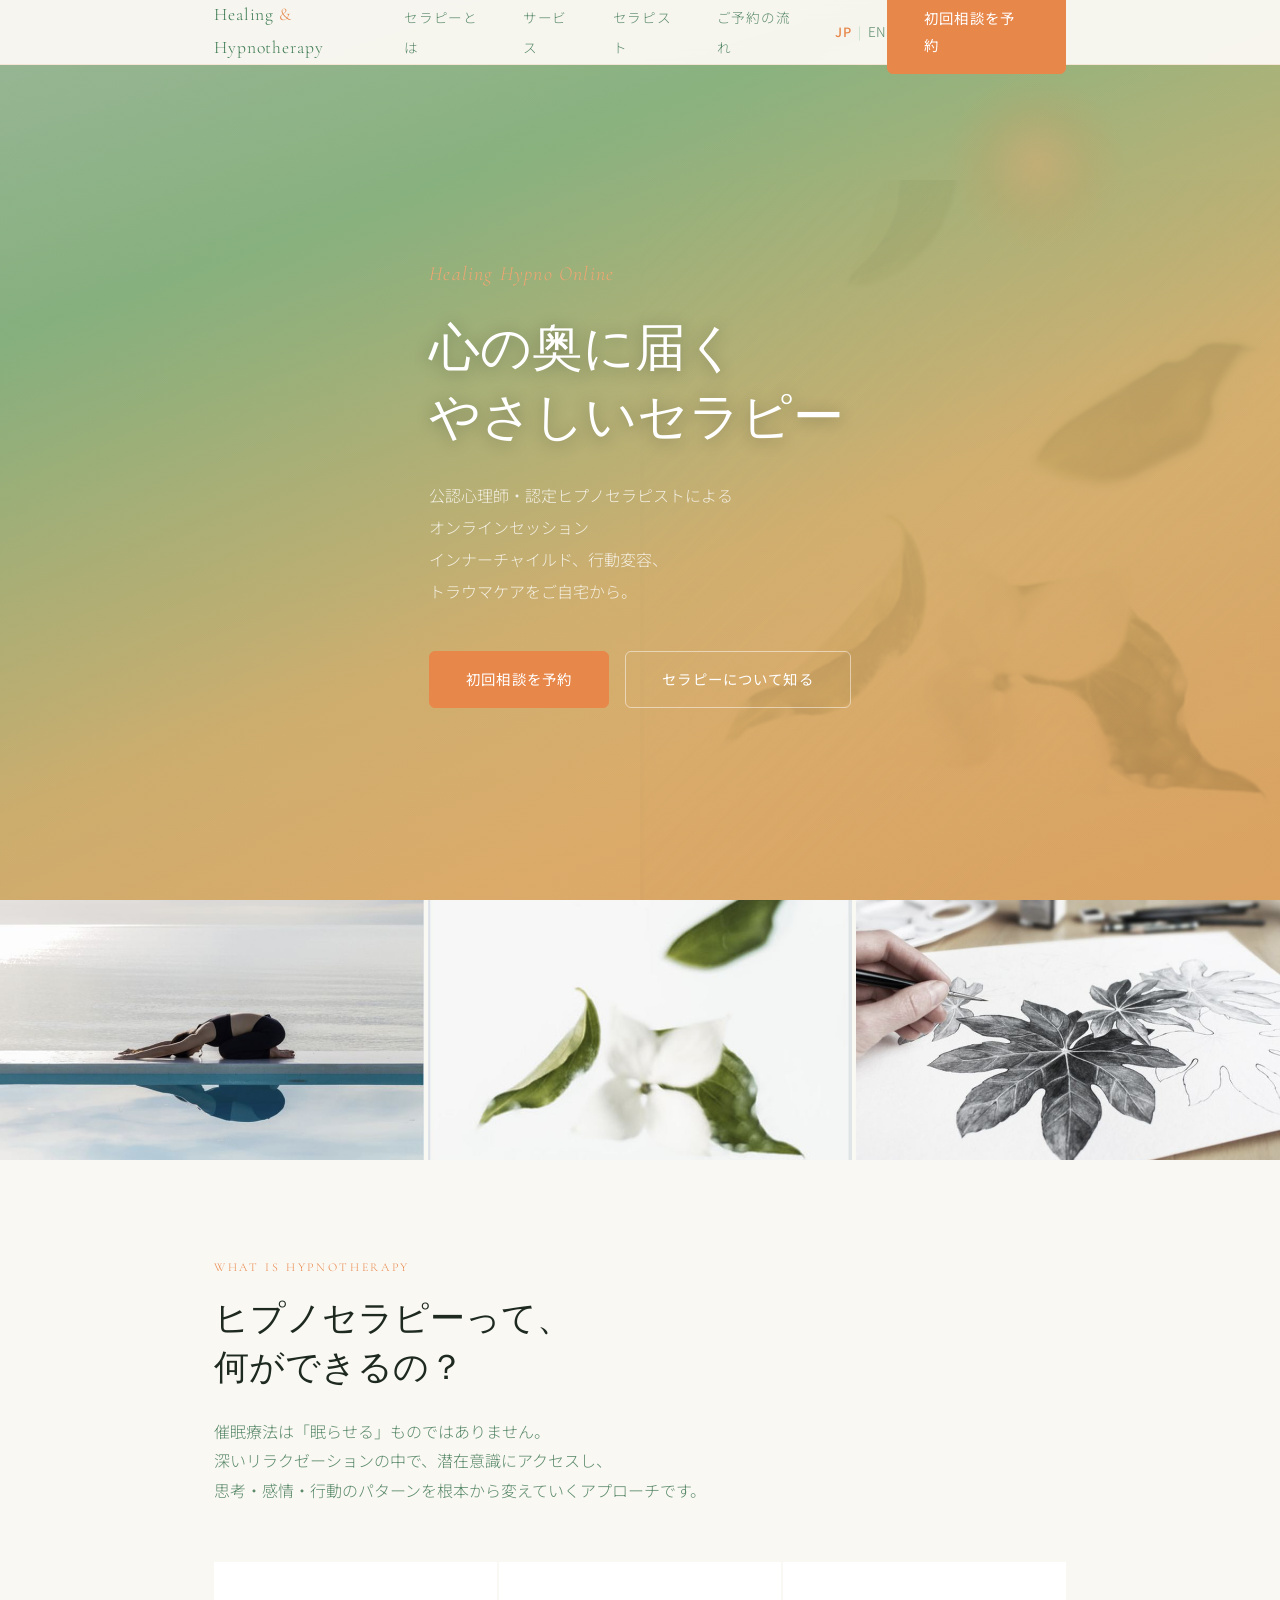
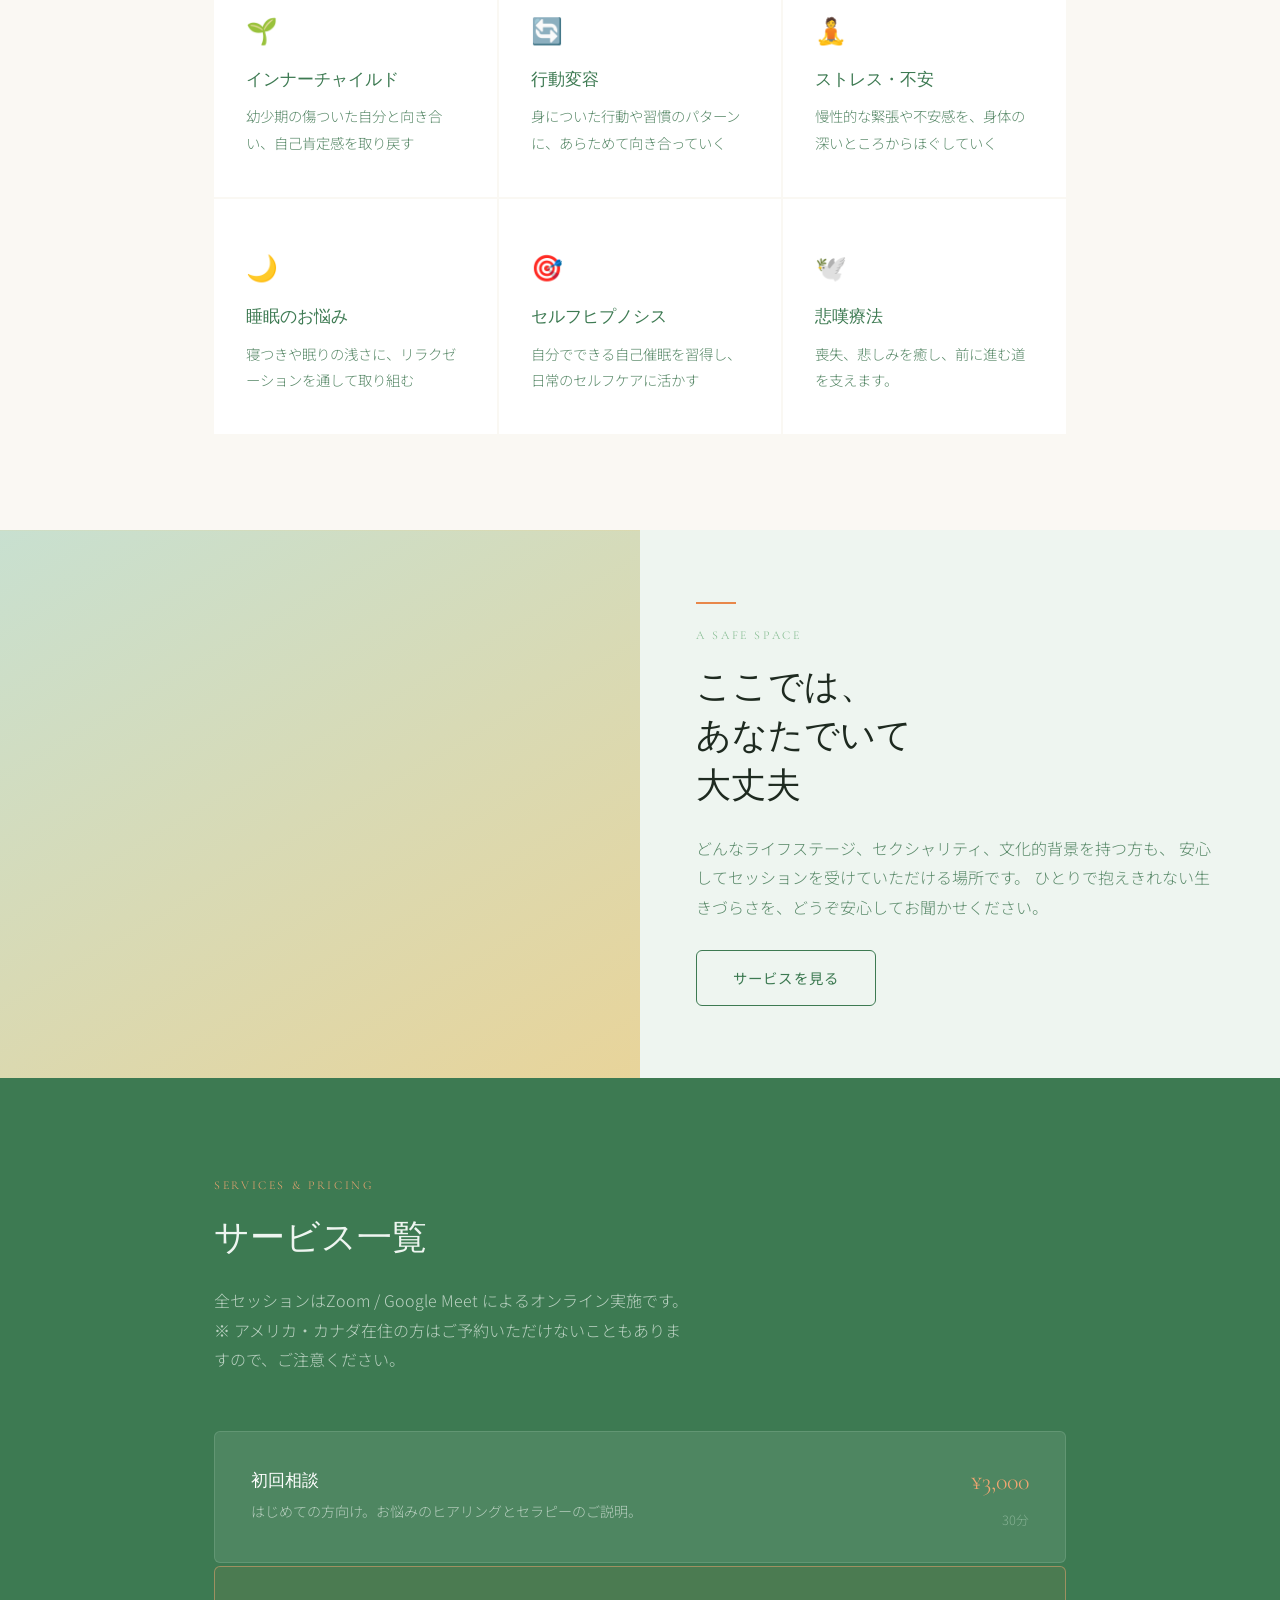
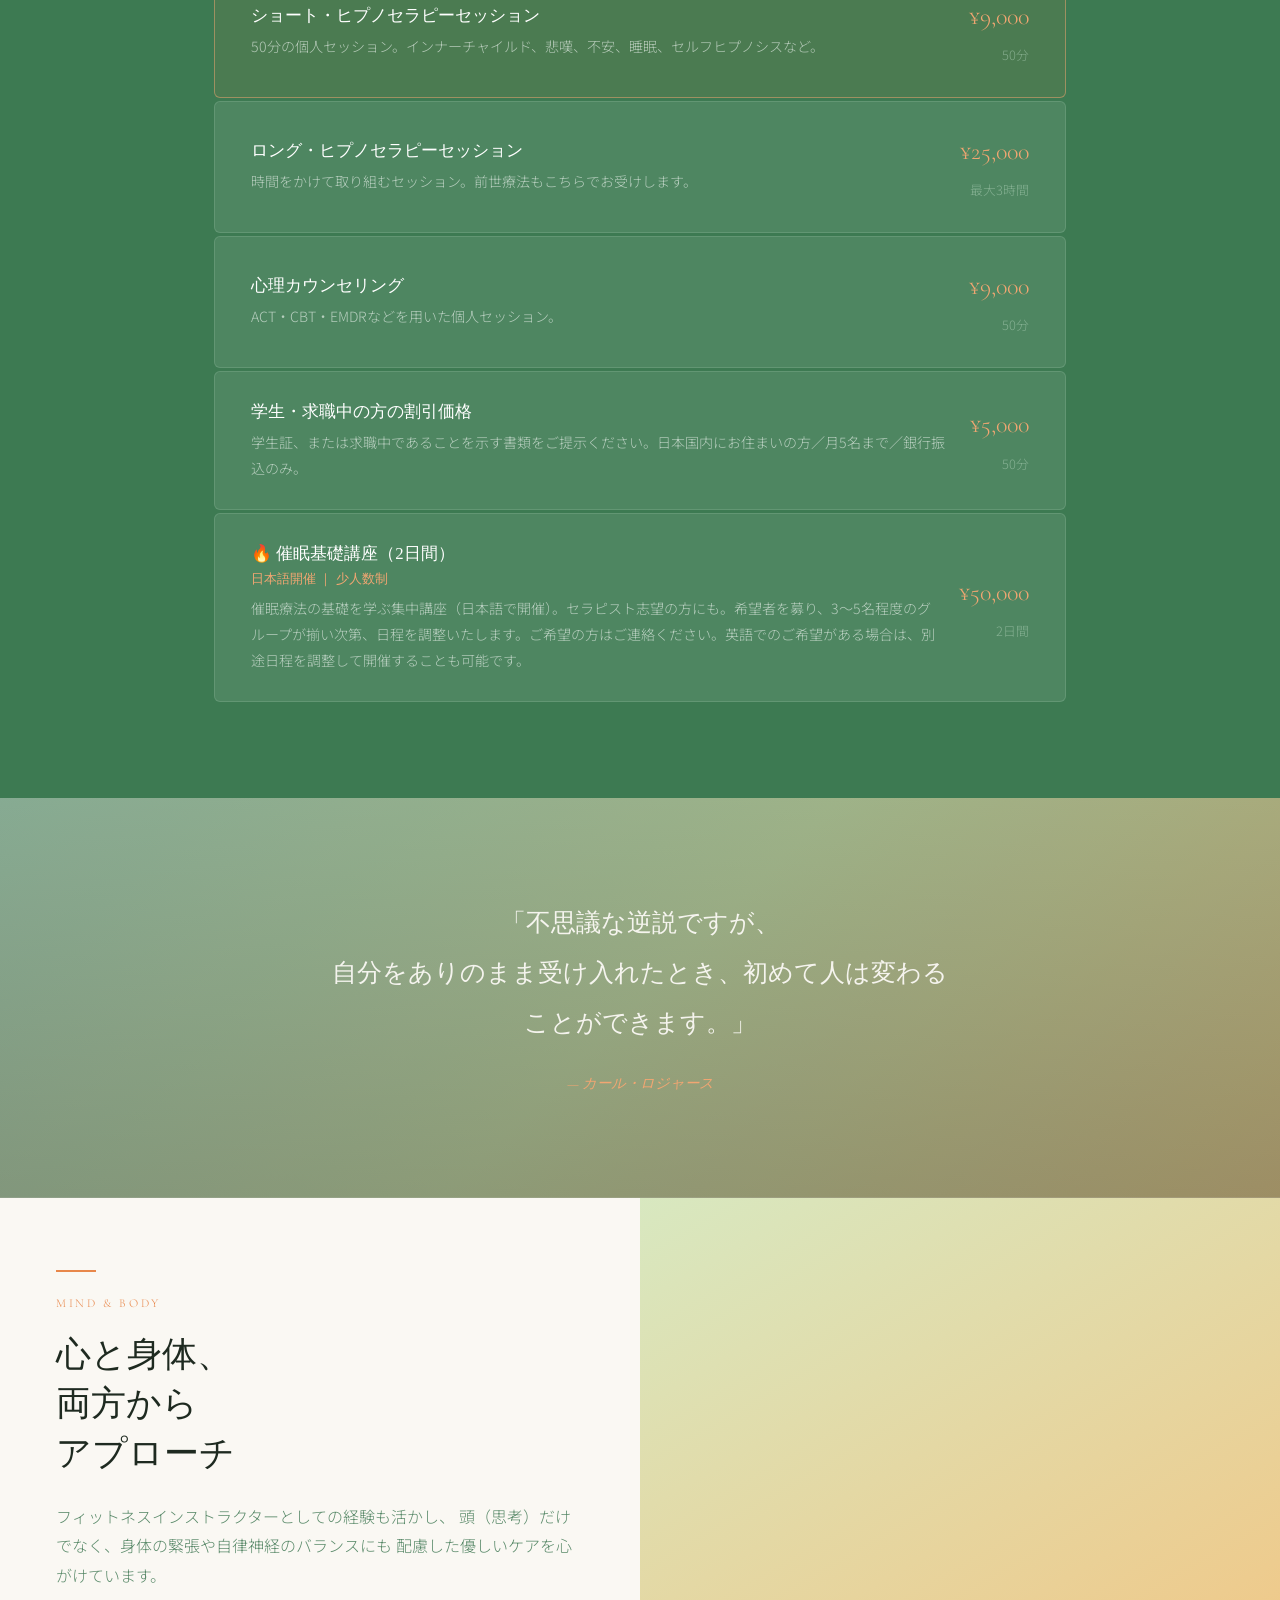
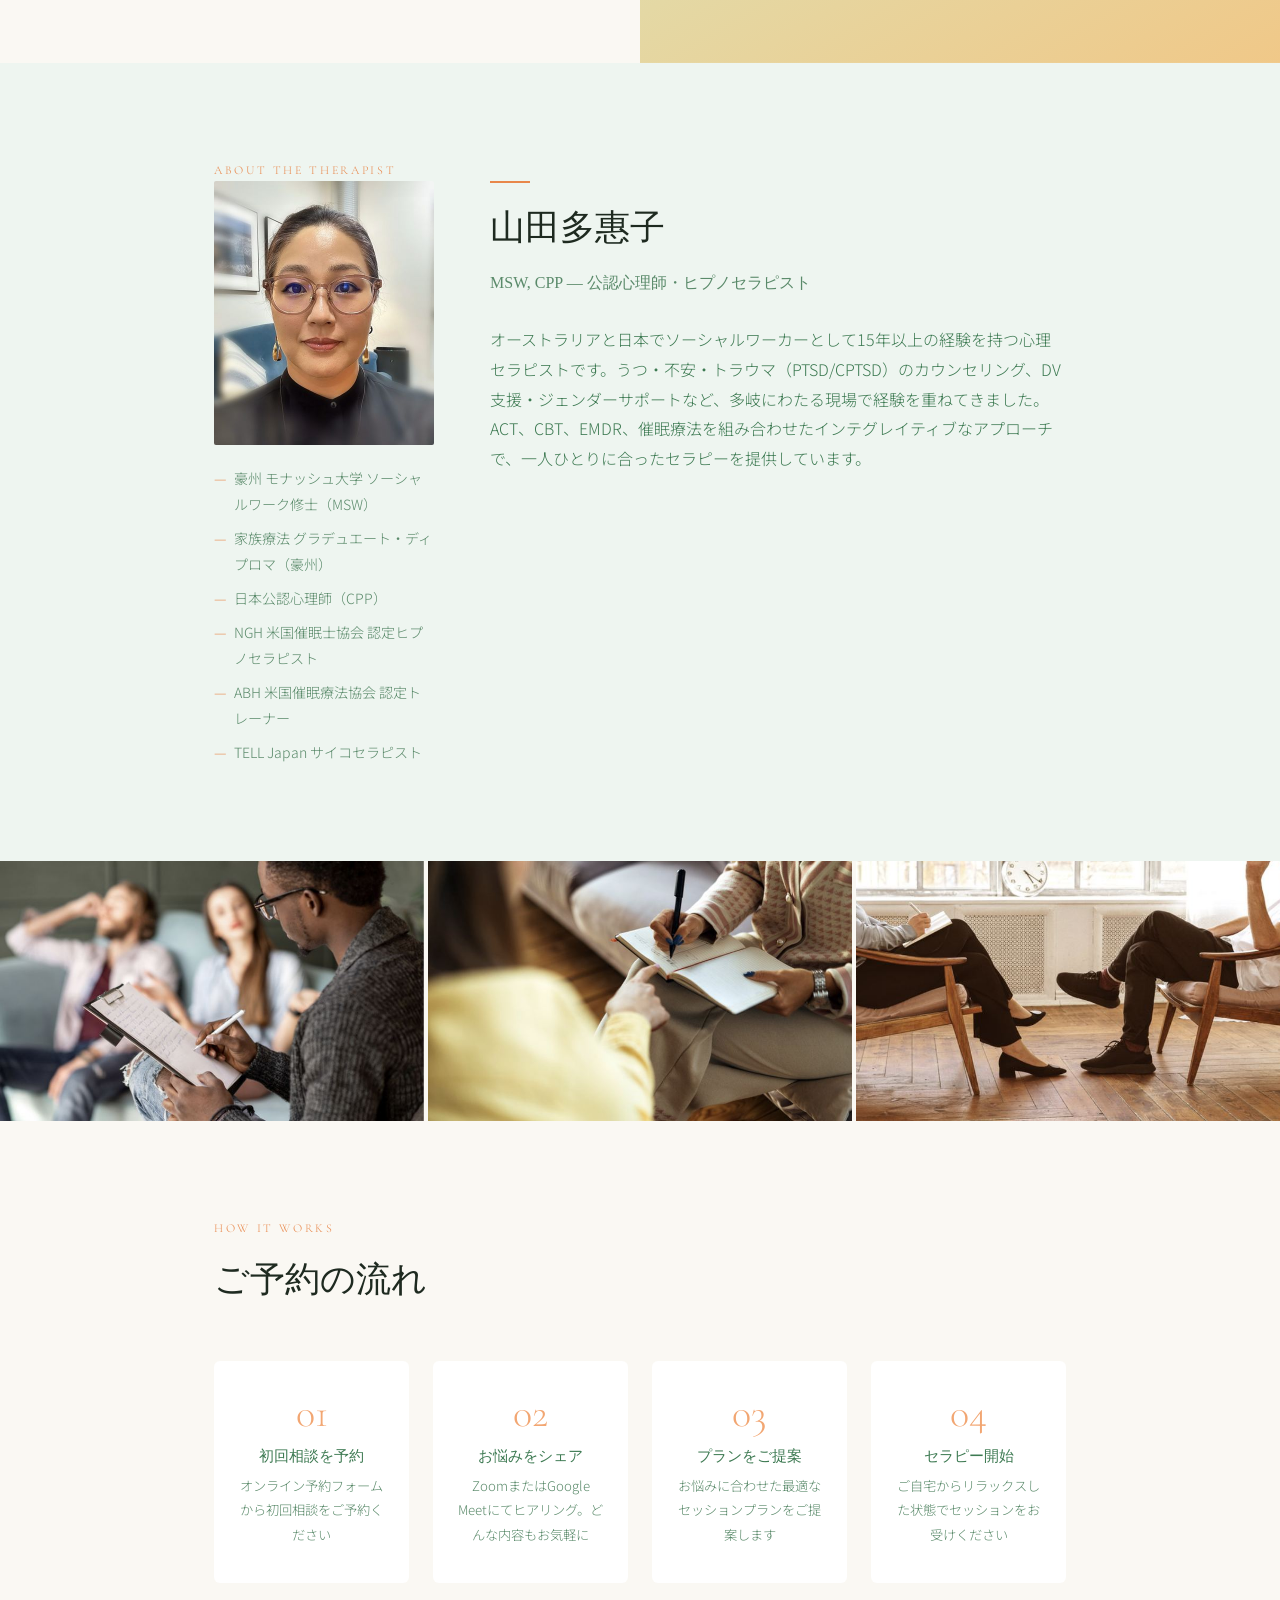
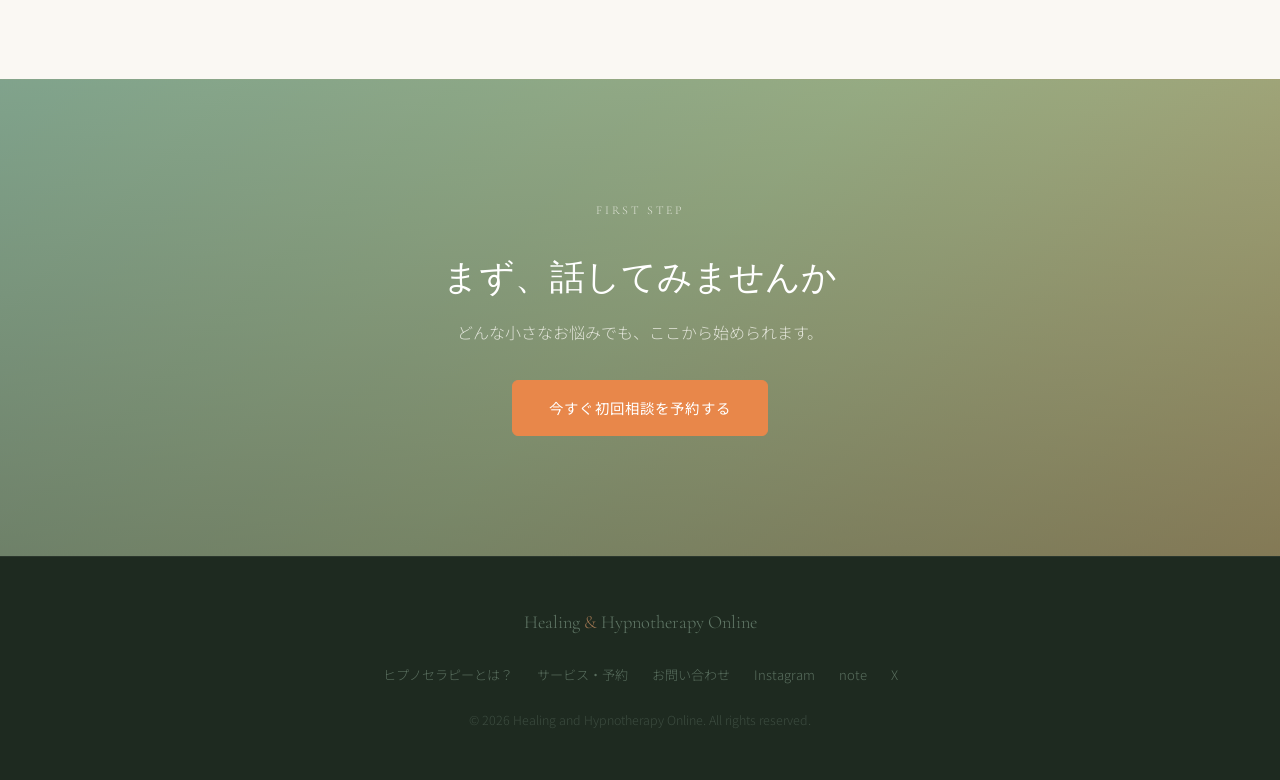
==== commit 04d72ebc: "Long session: up to 3 hours, 25,000 yen" ====
--- a/index.html
+++ b/index.html
@@ -509,8 +509,8 @@
           <p>時間をかけて取り組むセッション。前世療法もこちらでお受けします。</p>
         </div>
         <div class="service-meta">
-          <span class="service-price">¥30,000</span>
-          <span class="service-duration">2〜3時間</span>
+          <span class="service-price">¥25,000</span>
+          <span class="service-duration">最大3時間</span>
         </div>
       </div>
       <div class="service-item">
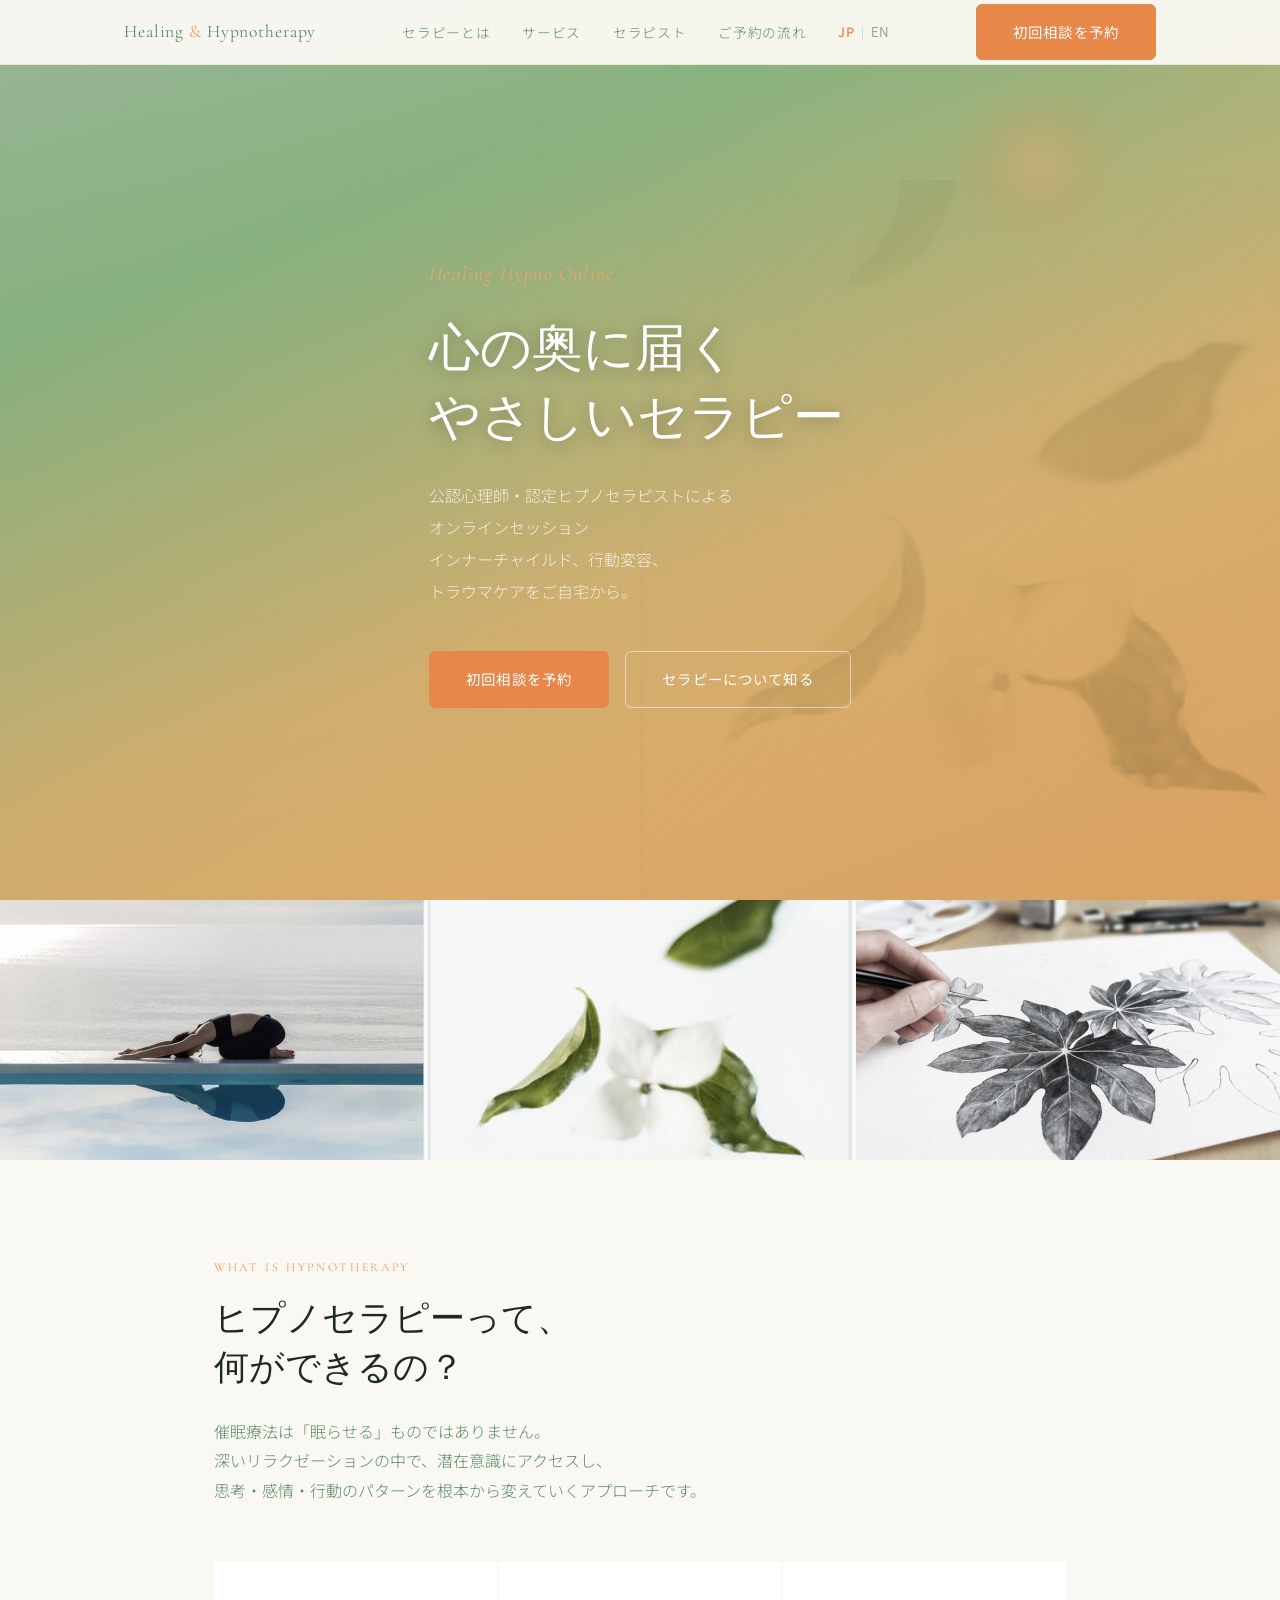
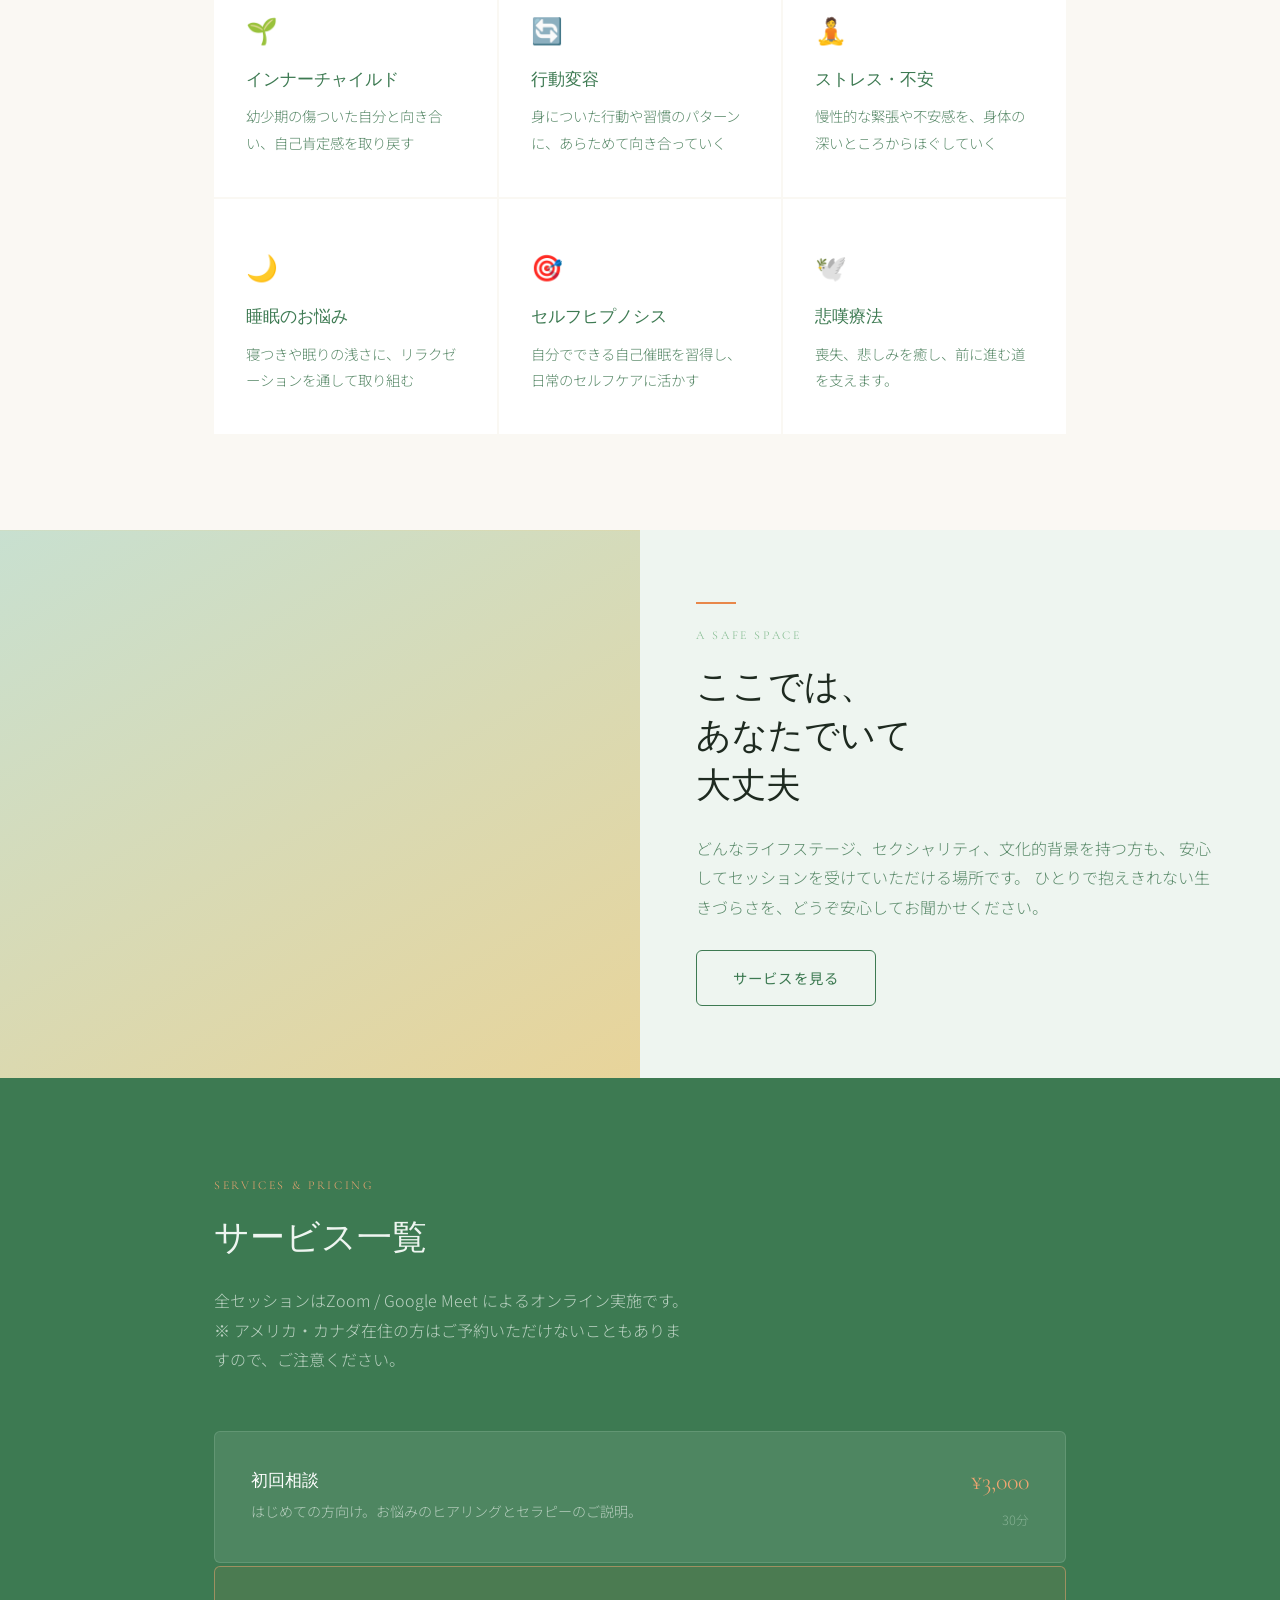
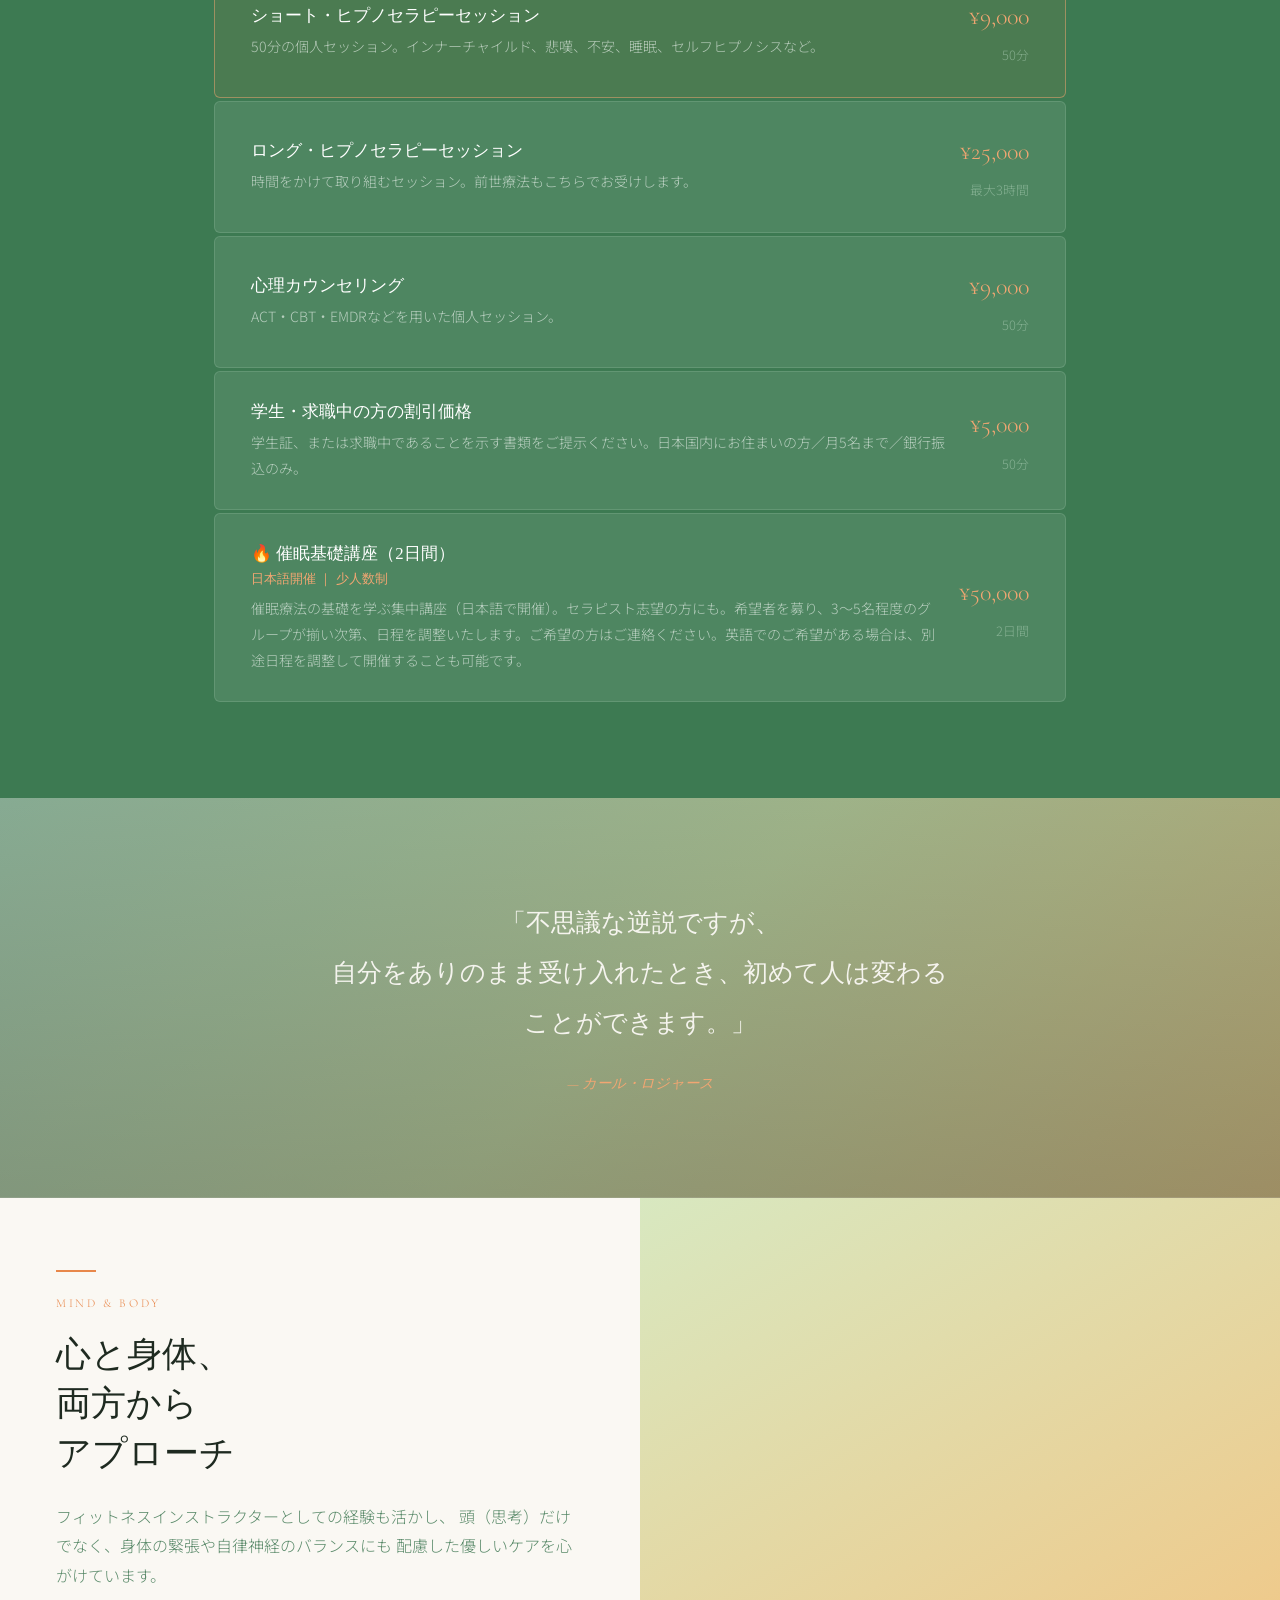
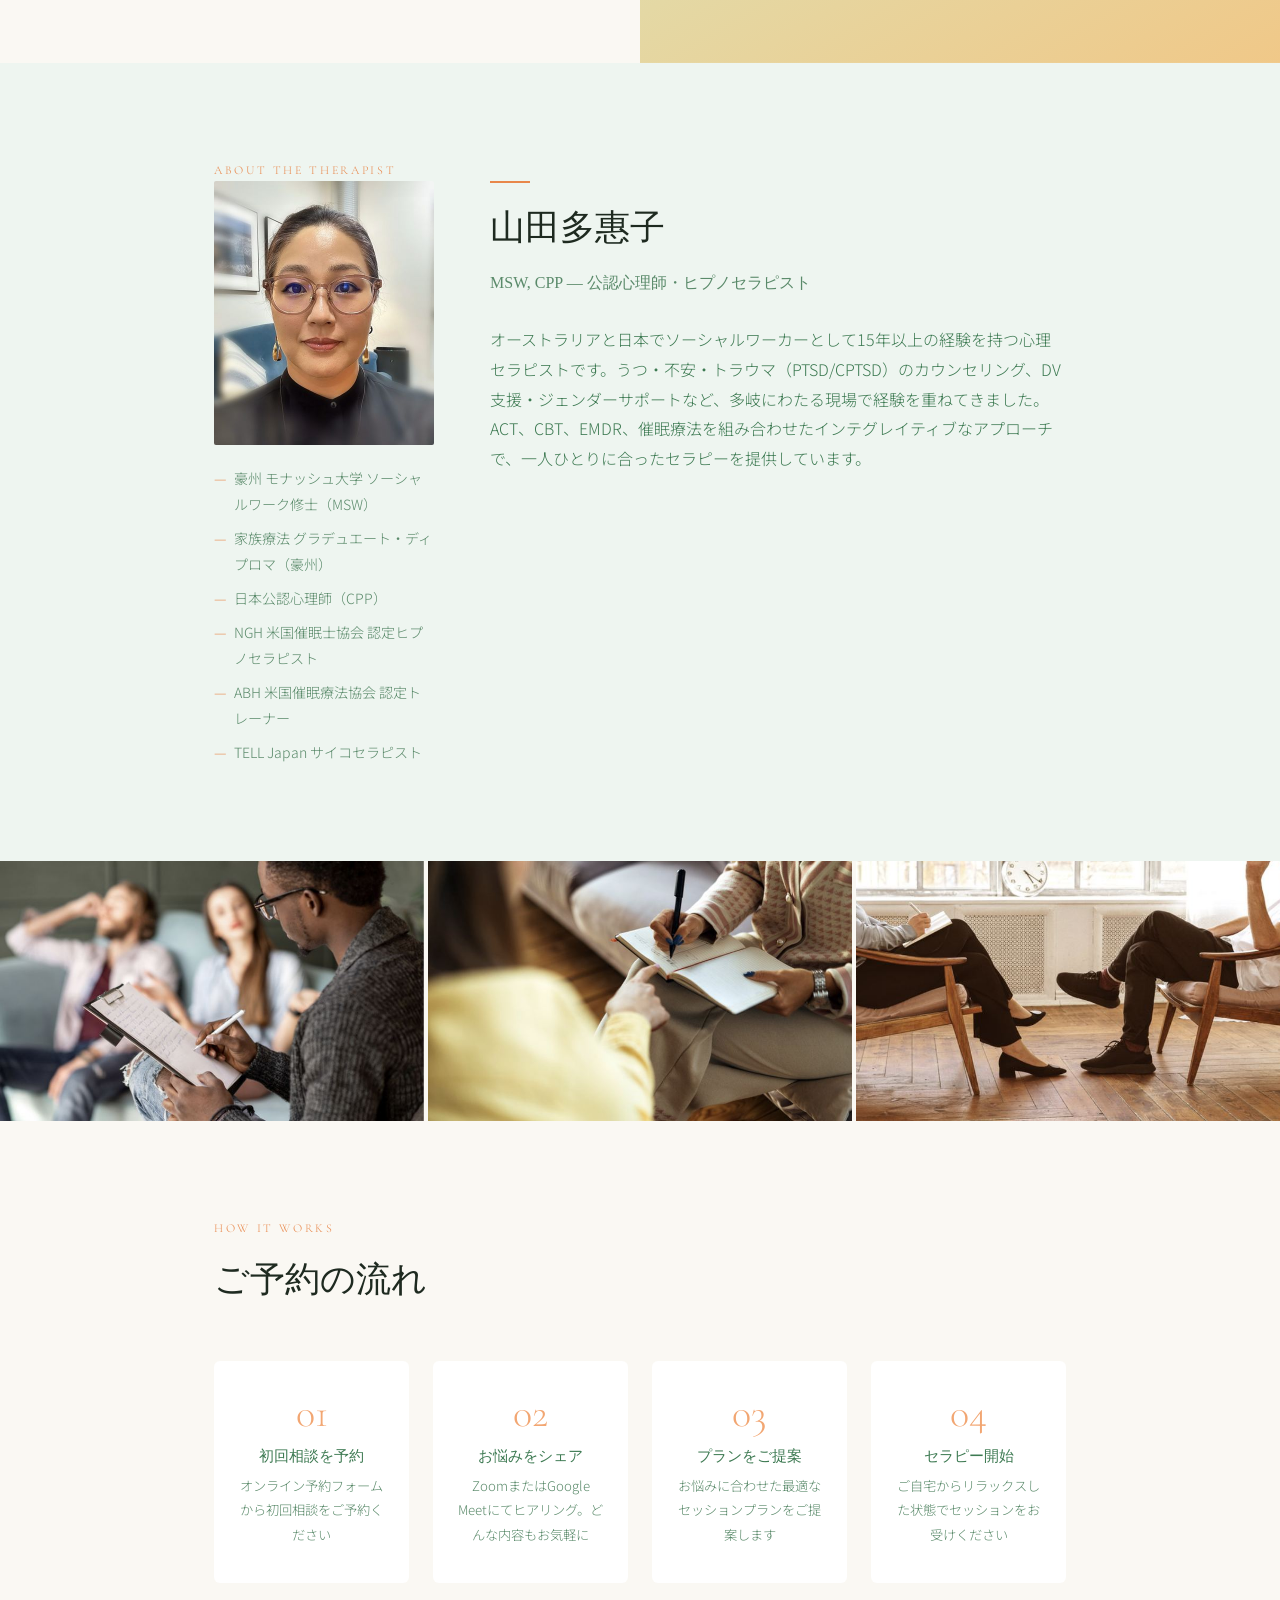
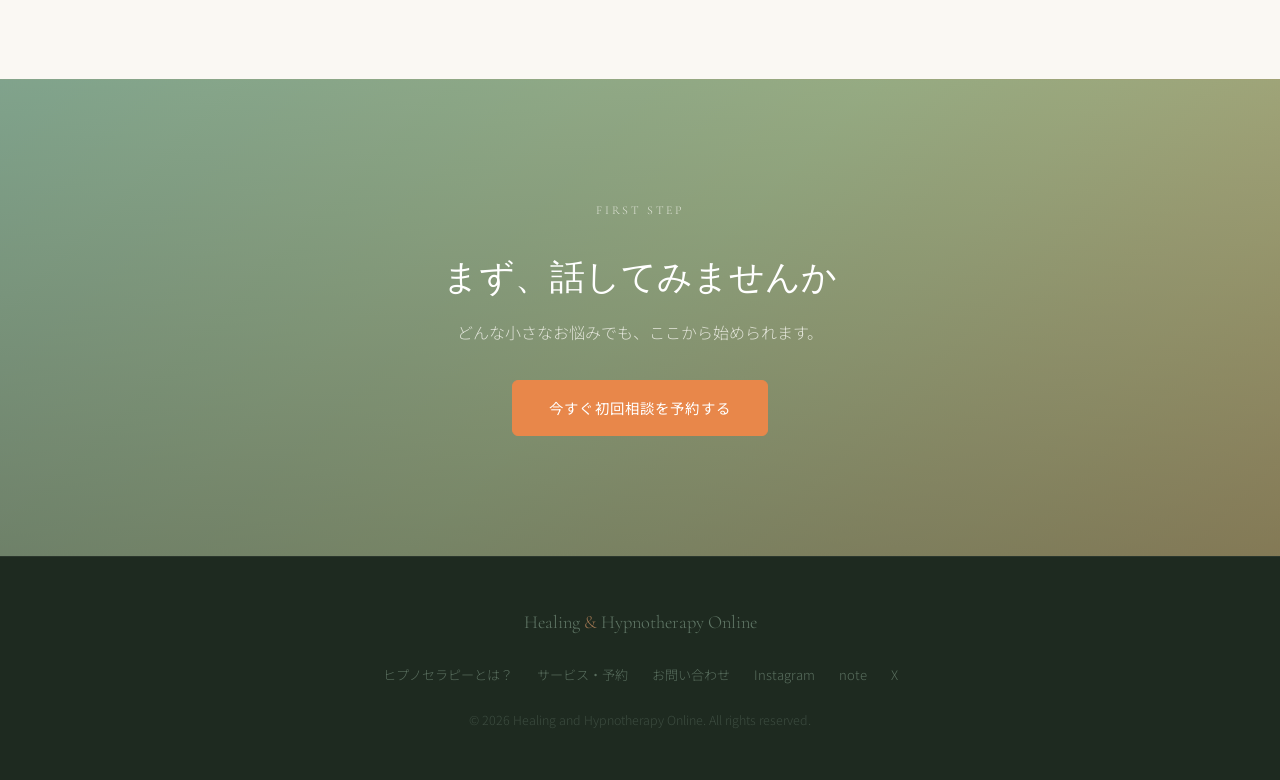
==== commit 63bb6955: "Fix nav bar overflow: keep header on one line, collapse menu below 1000px" ====
--- a/index.html
+++ b/index.html
@@ -352,7 +352,7 @@
     .fade-in { opacity: 0; transform: translateY(24px); transition: opacity .7s ease, transform .7s ease; }
     .fade-in.visible { opacity: 1; transform: none; }
   .back-top{position:fixed;bottom:28px;right:28px;z-index:200;width:44px;height:44px;background:var(--orange);color:var(--white);border:none;border-radius:50%;display:flex;align-items:center;justify-content:center;cursor:pointer;opacity:0;pointer-events:none;transition:opacity .3s,transform .3s;font-size:1.2rem;box-shadow:0 4px 12px rgba(232,135,74,.35)}.back-top.visible{opacity:1;pointer-events:auto}.back-top:hover{transform:translateY(-3px);background:var(--orange-lt)}
-  </style>
+  /* nav layout fix */ .nav-inner{max-width:1080px} @media (min-width:1001px){.nav-logo,.nav-links a,nav .btn{white-space:nowrap}} @media (max-width:1000px){.nav-links{display:flex;gap:0}.nav-links li{display:none}.nav-links li.lang-switch{display:block}.nav-logo{font-size:.95rem;line-height:1.25}nav .btn{white-space:nowrap;padding:9px 14px;font-size:.75rem}} </style>
   <link rel="canonical" href="https://healinghypno-online.info/" />
   <link rel="alternate" hreflang="ja" href="https://healinghypno-online.info/" />
   <link rel="alternate" hreflang="en" href="https://healinghypno-online.info/en/" />
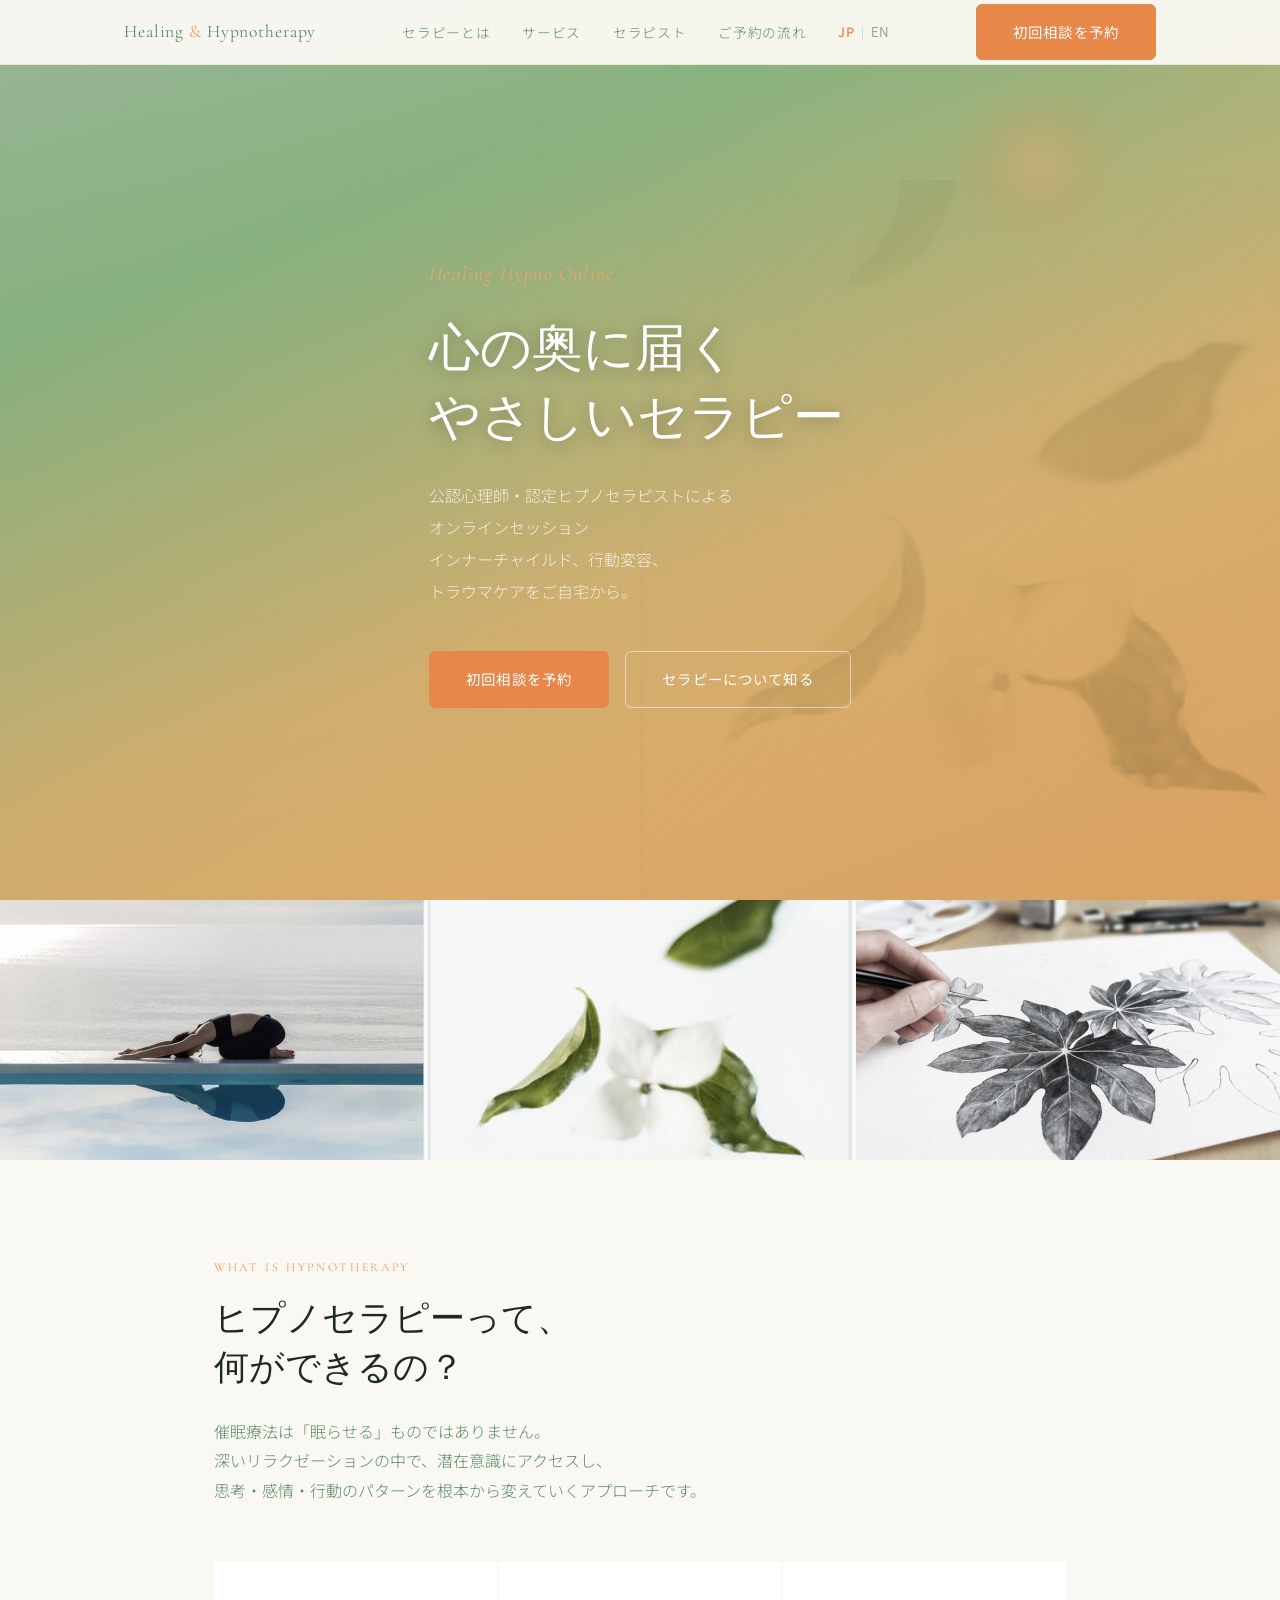
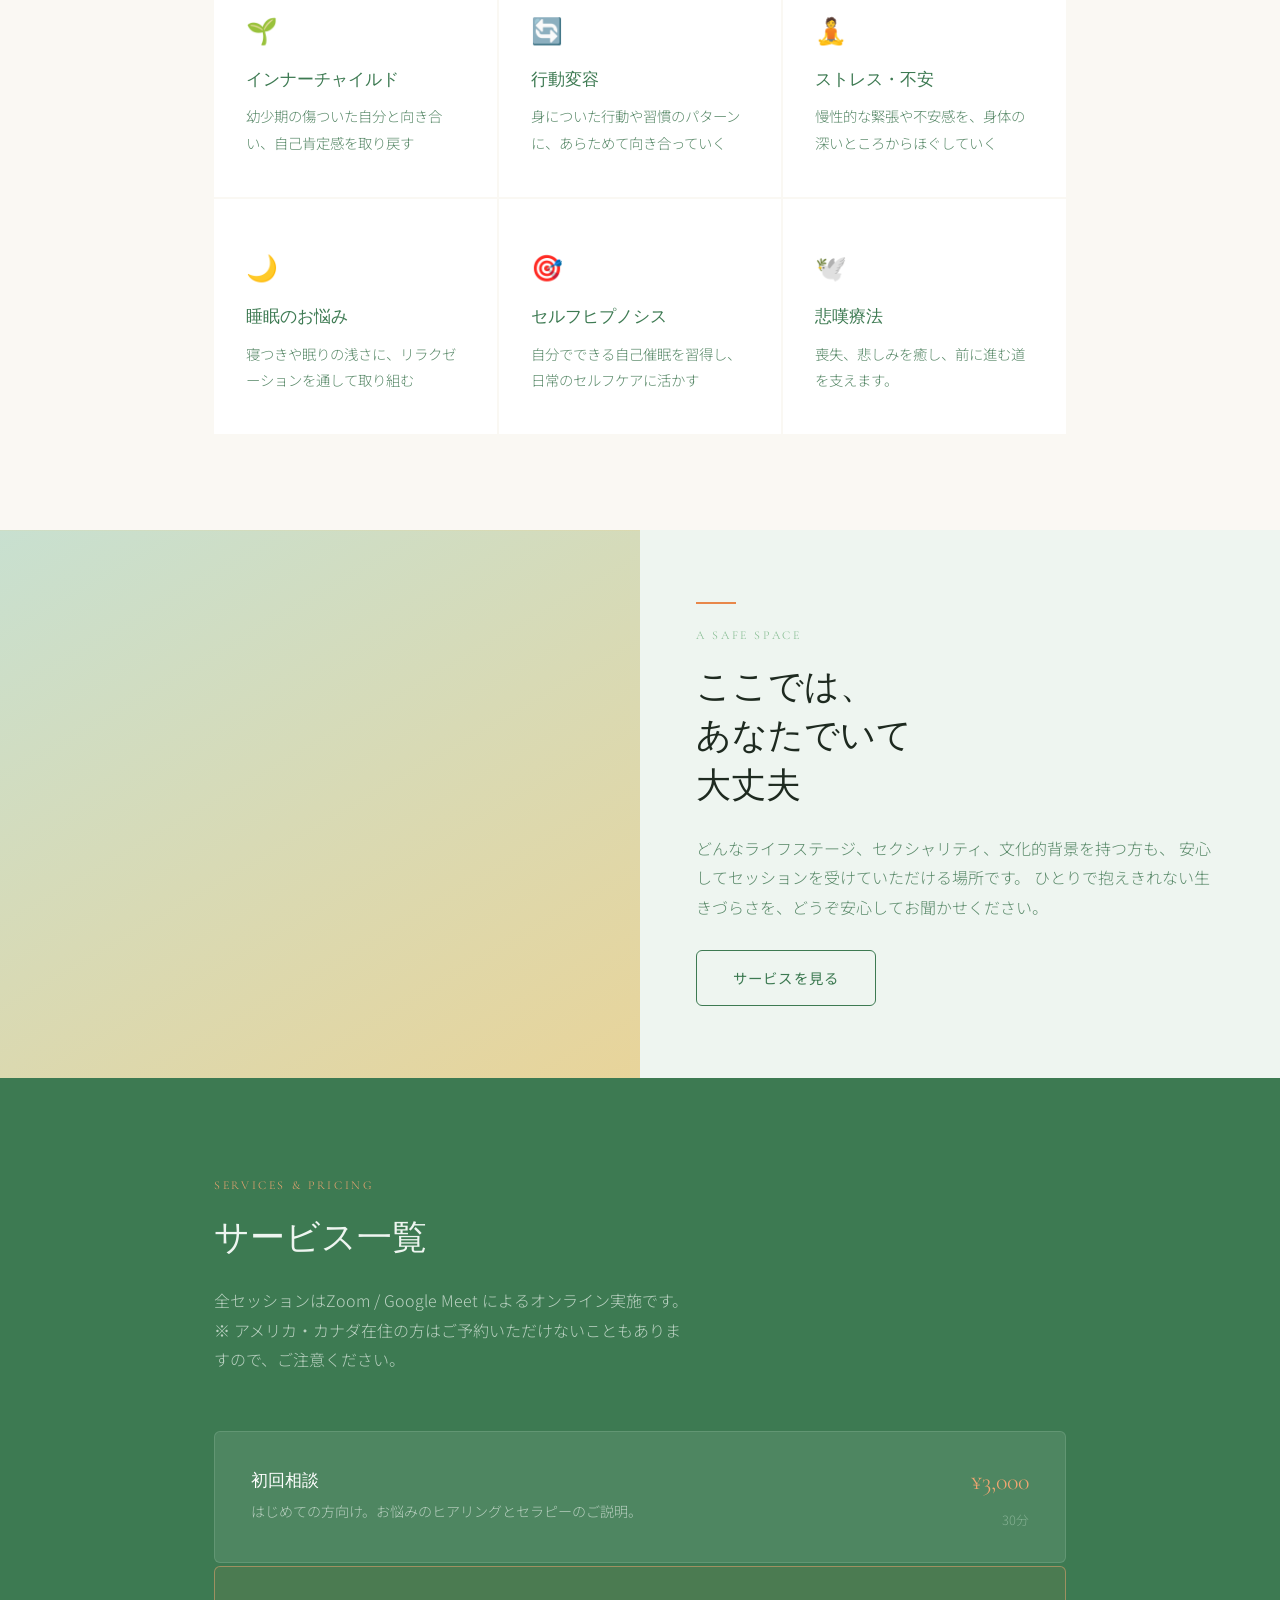
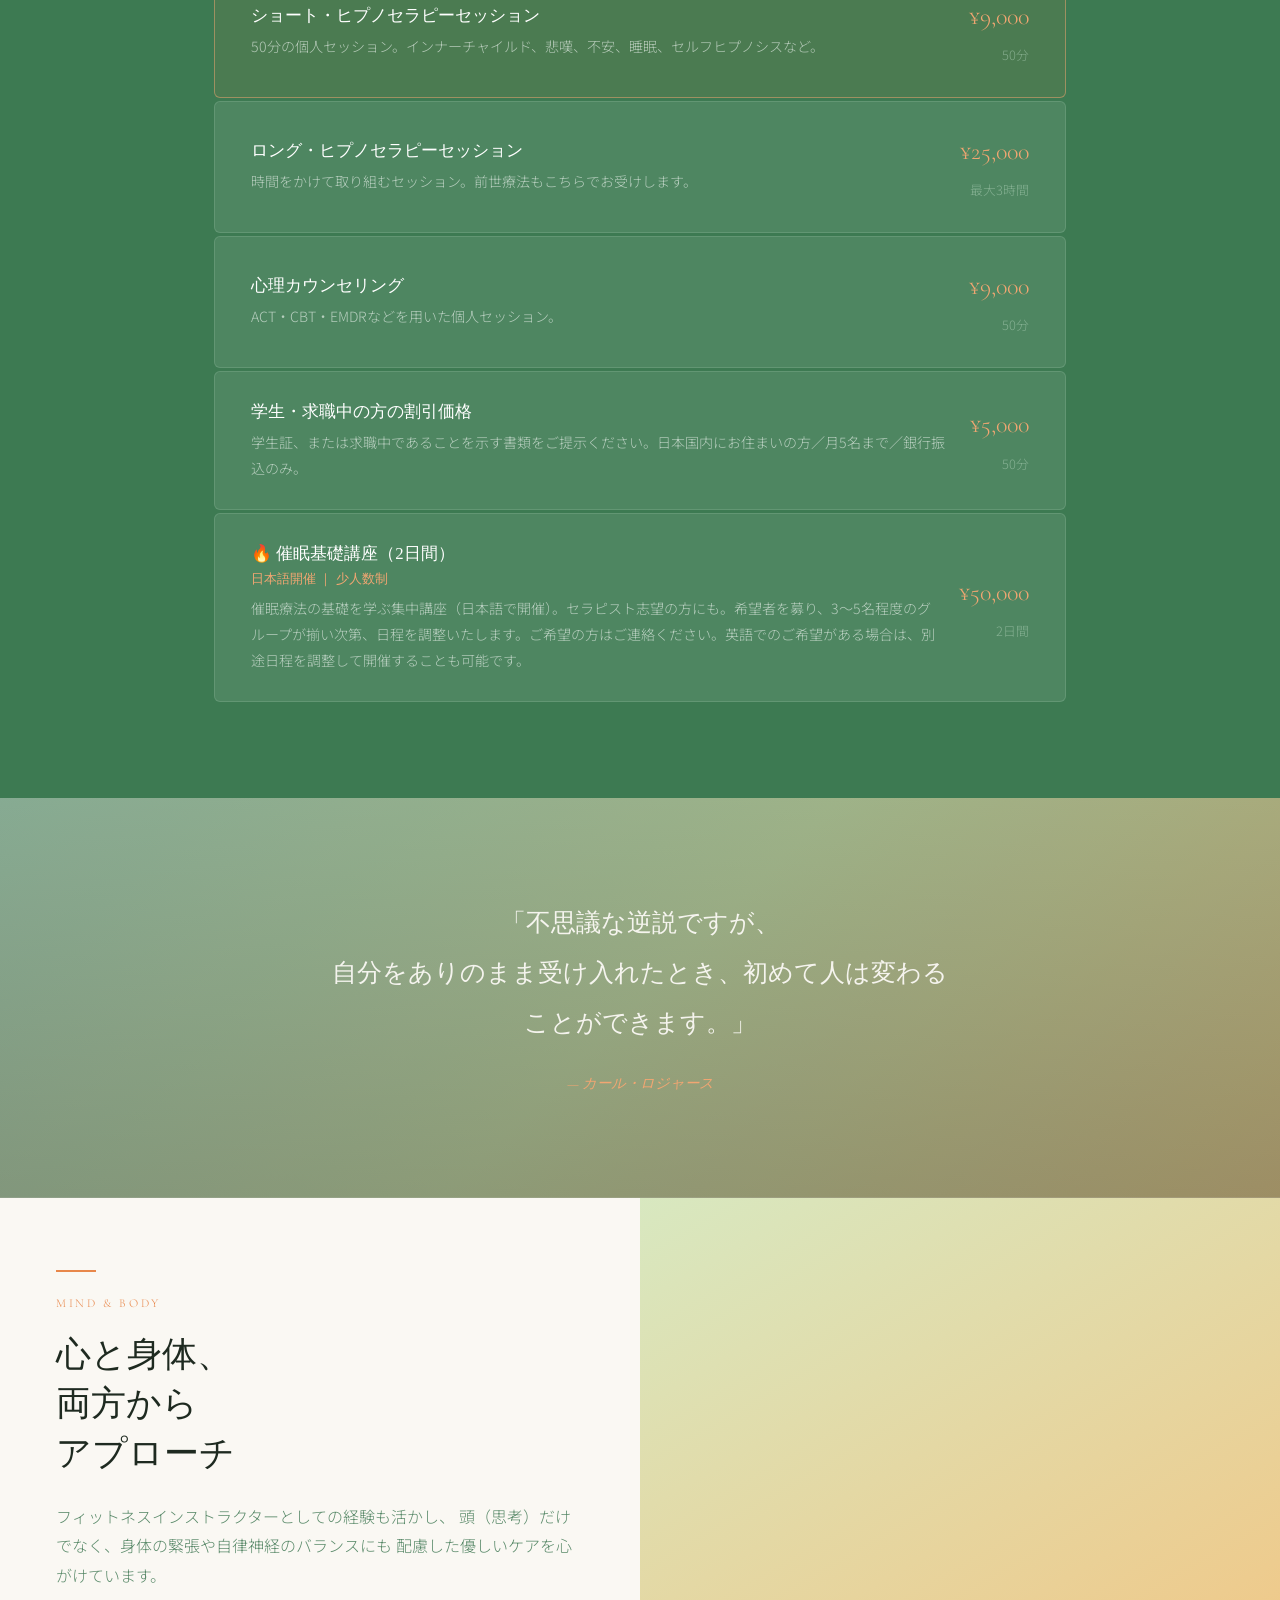
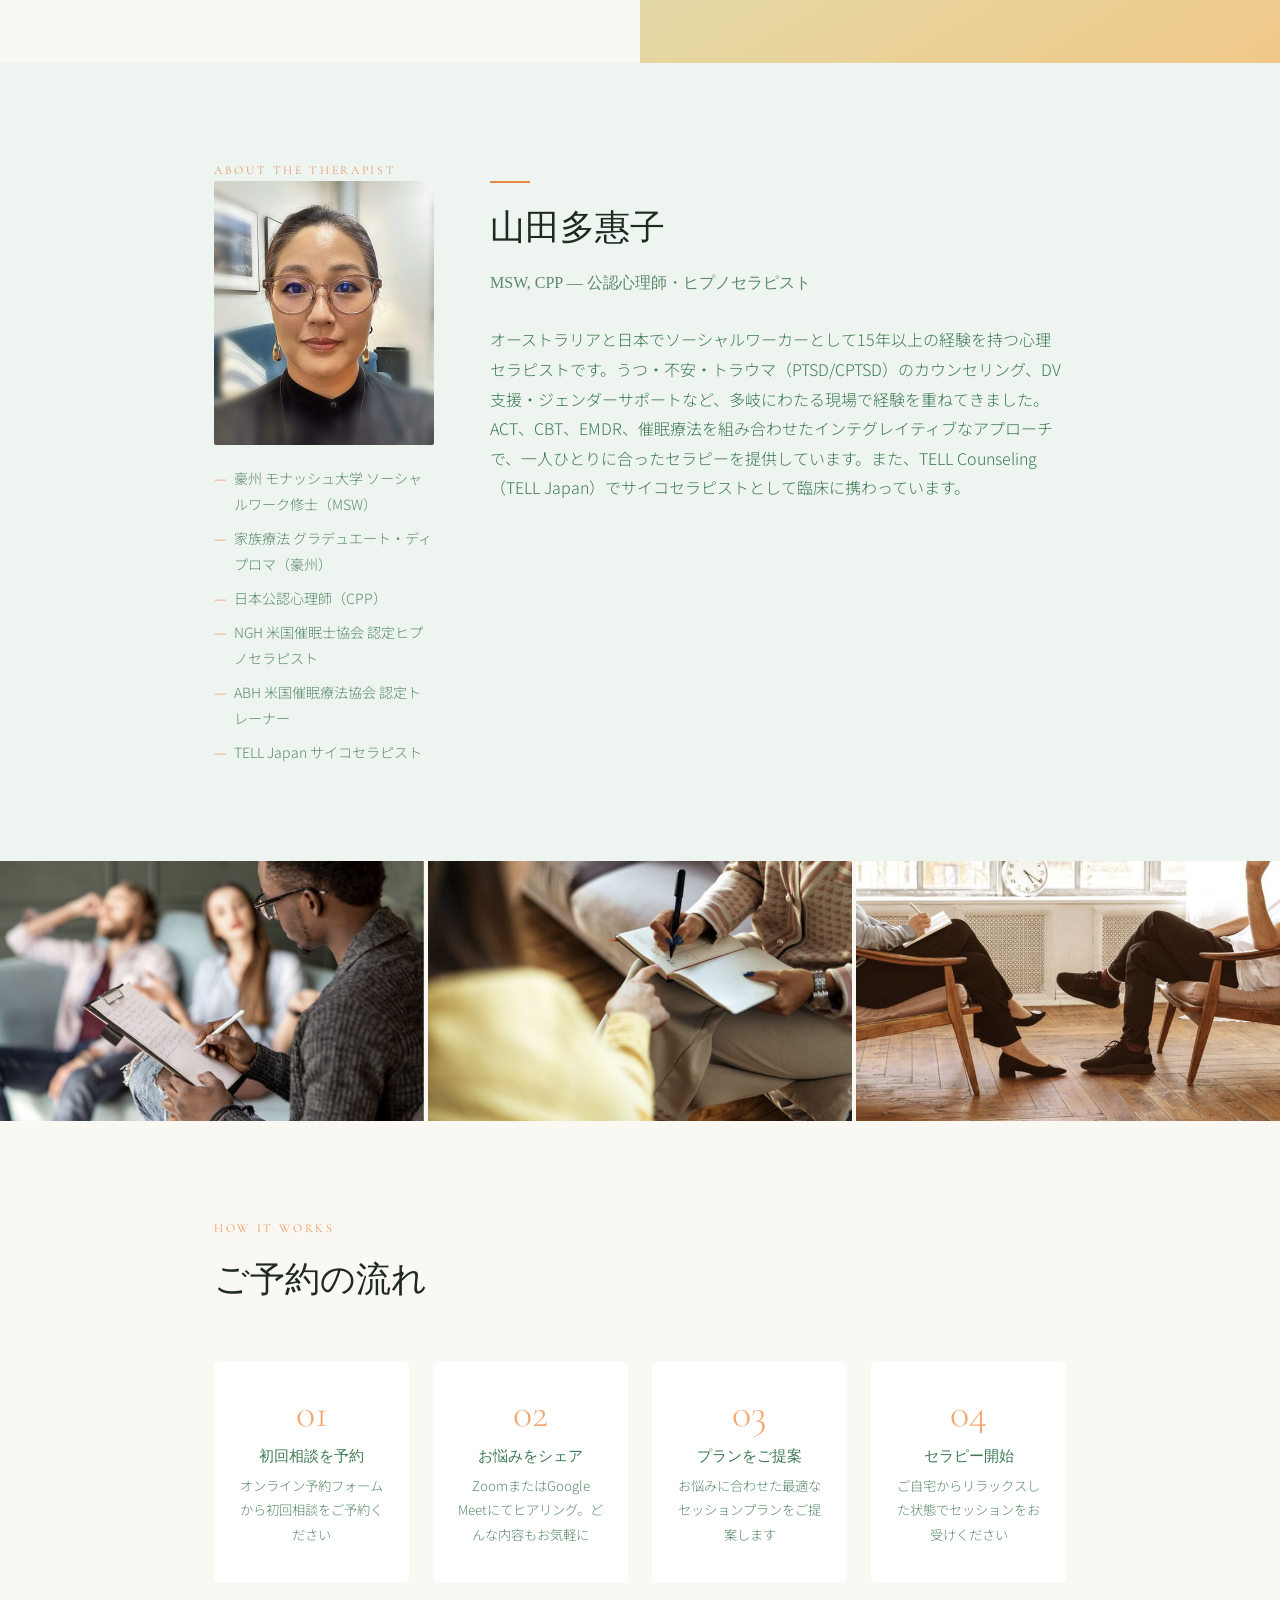
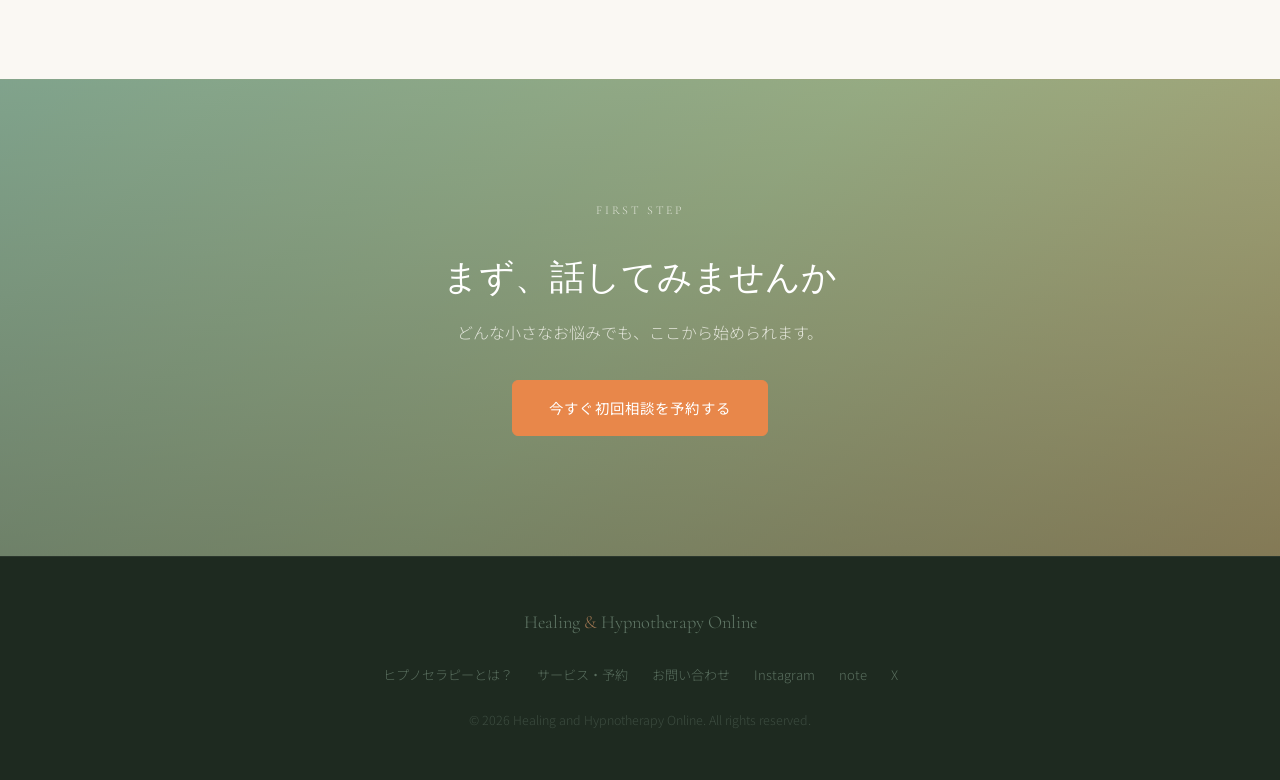
==== commit 63e15174: "JA: add TELL Counseling (TELL Japan) affiliation to therapist bio" ====
--- a/index.html
+++ b/index.html
@@ -352,7 +352,7 @@
     .fade-in { opacity: 0; transform: translateY(24px); transition: opacity .7s ease, transform .7s ease; }
     .fade-in.visible { opacity: 1; transform: none; }
   .back-top{position:fixed;bottom:28px;right:28px;z-index:200;width:44px;height:44px;background:var(--orange);color:var(--white);border:none;border-radius:50%;display:flex;align-items:center;justify-content:center;cursor:pointer;opacity:0;pointer-events:none;transition:opacity .3s,transform .3s;font-size:1.2rem;box-shadow:0 4px 12px rgba(232,135,74,.35)}.back-top.visible{opacity:1;pointer-events:auto}.back-top:hover{transform:translateY(-3px);background:var(--orange-lt)}
-  /* nav layout fix */ .nav-inner{max-width:1080px} @media (min-width:1001px){.nav-logo,.nav-links a,nav .btn{white-space:nowrap}} @media (max-width:1000px){.nav-links{display:flex;gap:0}.nav-links li{display:none}.nav-links li.lang-switch{display:block}.nav-logo{font-size:.95rem;line-height:1.25}nav .btn{white-space:nowrap;padding:9px 14px;font-size:.75rem}} </style>
+  /* nav layout fix */ .nav-inner{max-width:1080px} @media (min-width:1001px){.nav-logo,.nav-links a,nav .btn{white-space:nowrap}} @media (max-width:1000px){.nav-inner{padding:0 16px}.nav-links{display:flex;gap:0}.nav-links li{display:none}.nav-links li.lang-switch{display:block}.nav-logo{font-size:.95rem;line-height:1.25;min-width:0;flex-shrink:1}nav .btn{white-space:nowrap;padding:9px 14px;font-size:.75rem;flex-shrink:0}} </style>
   <link rel="canonical" href="https://healinghypno-online.info/" />
   <link rel="alternate" hreflang="ja" href="https://healinghypno-online.info/" />
   <link rel="alternate" hreflang="en" href="https://healinghypno-online.info/en/" />
@@ -586,7 +586,7 @@
       <div>
         <div class="accent-line"></div>
         <h2>山田多惠子<br><small style="font-size:1rem; color:var(--warm);">MSW, CPP — 公認心理師・ヒプノセラピスト</small></h2>
-        <p style="color:var(--deep); margin-top:16px;">オーストラリアと日本でソーシャルワーカーとして15年以上の経験を持つ心理セラピストです。うつ・不安・トラウマ（PTSD/CPTSD）のカウンセリング、DV支援・ジェンダーサポートなど、多岐にわたる現場で経験を重ねてきました。ACT、CBT、EMDR、催眠療法を組み合わせたインテグレイティブなアプローチで、一人ひとりに合ったセラピーを提供しています。</p>
+        <p style="color:var(--deep); margin-top:16px;">オーストラリアと日本でソーシャルワーカーとして15年以上の経験を持つ心理セラピストです。うつ・不安・トラウマ（PTSD/CPTSD）のカウンセリング、DV支援・ジェンダーサポートなど、多岐にわたる現場で経験を重ねてきました。ACT、CBT、EMDR、催眠療法を組み合わせたインテグレイティブなアプローチで、一人ひとりに合ったセラピーを提供しています。また、TELL Counseling（TELL Japan）でサイコセラピストとして臨床に携わっています。</p>
       </div>
     </div>
   </div>
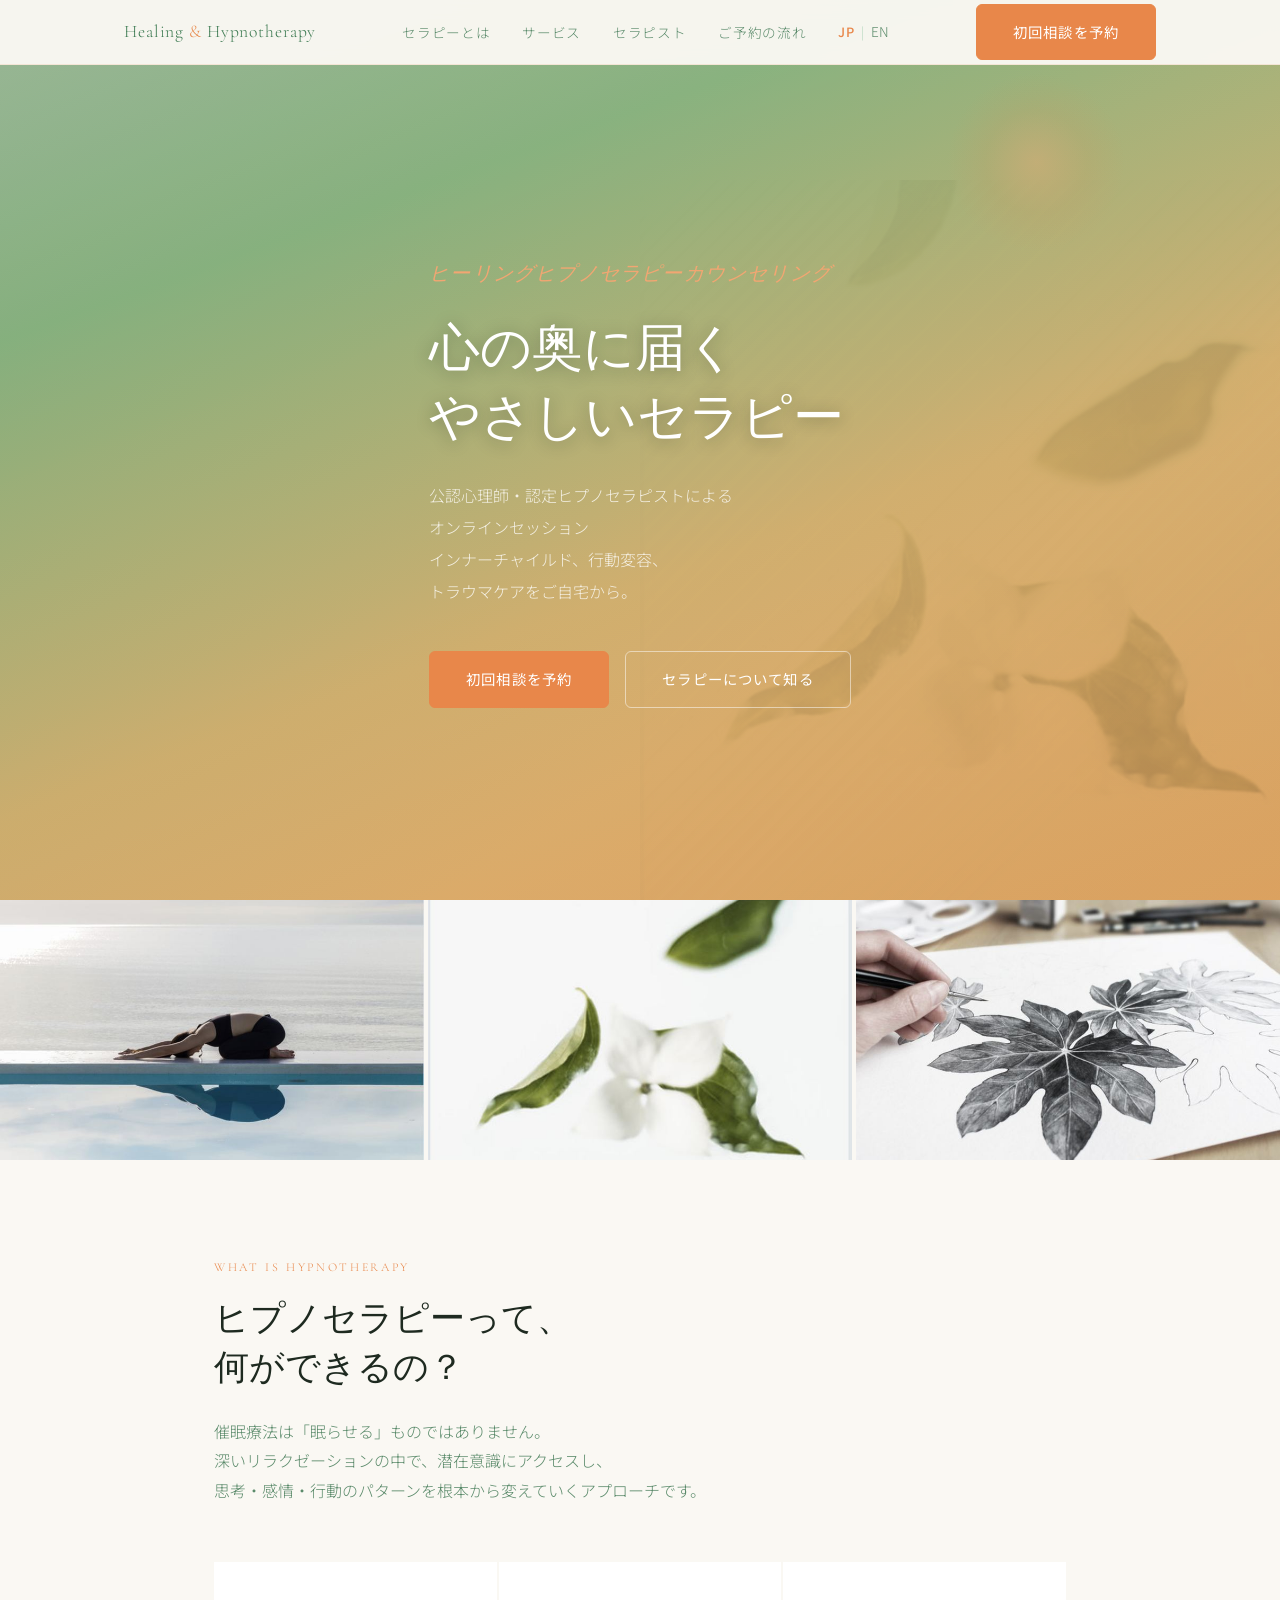
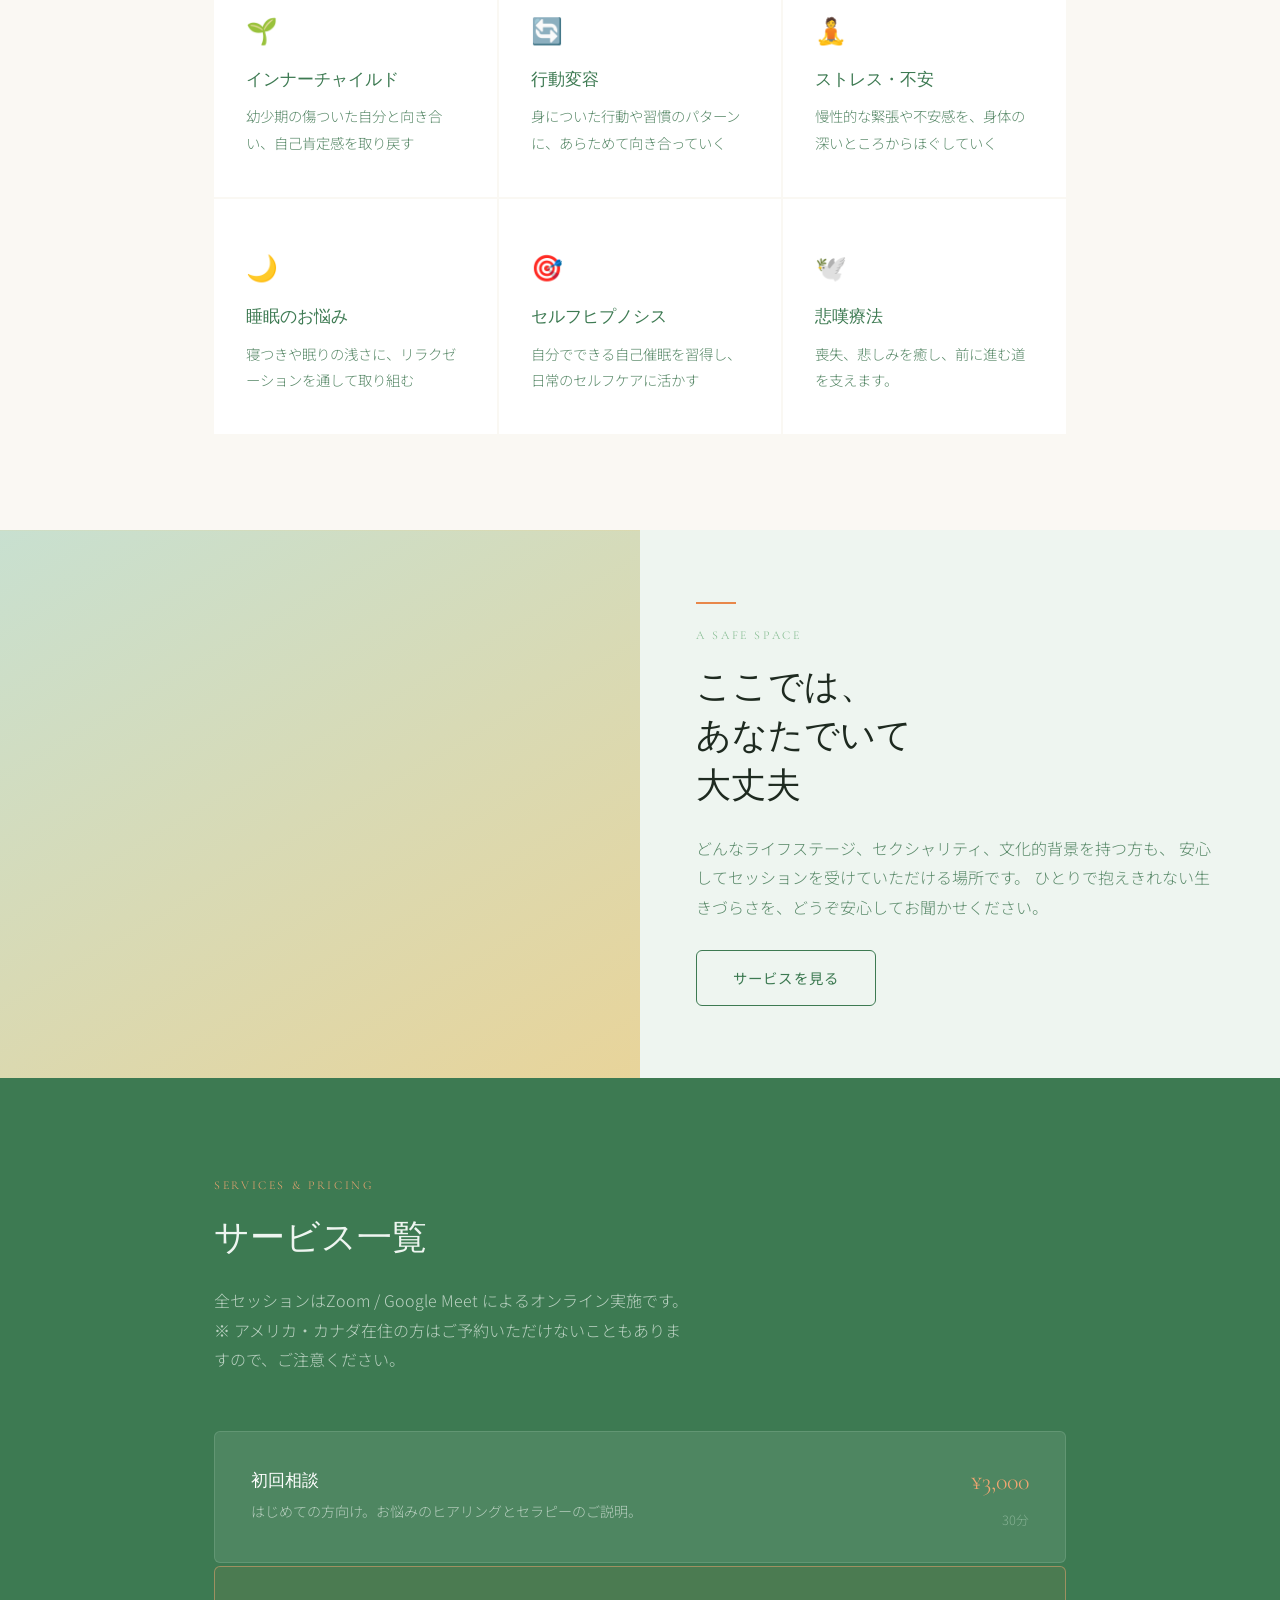
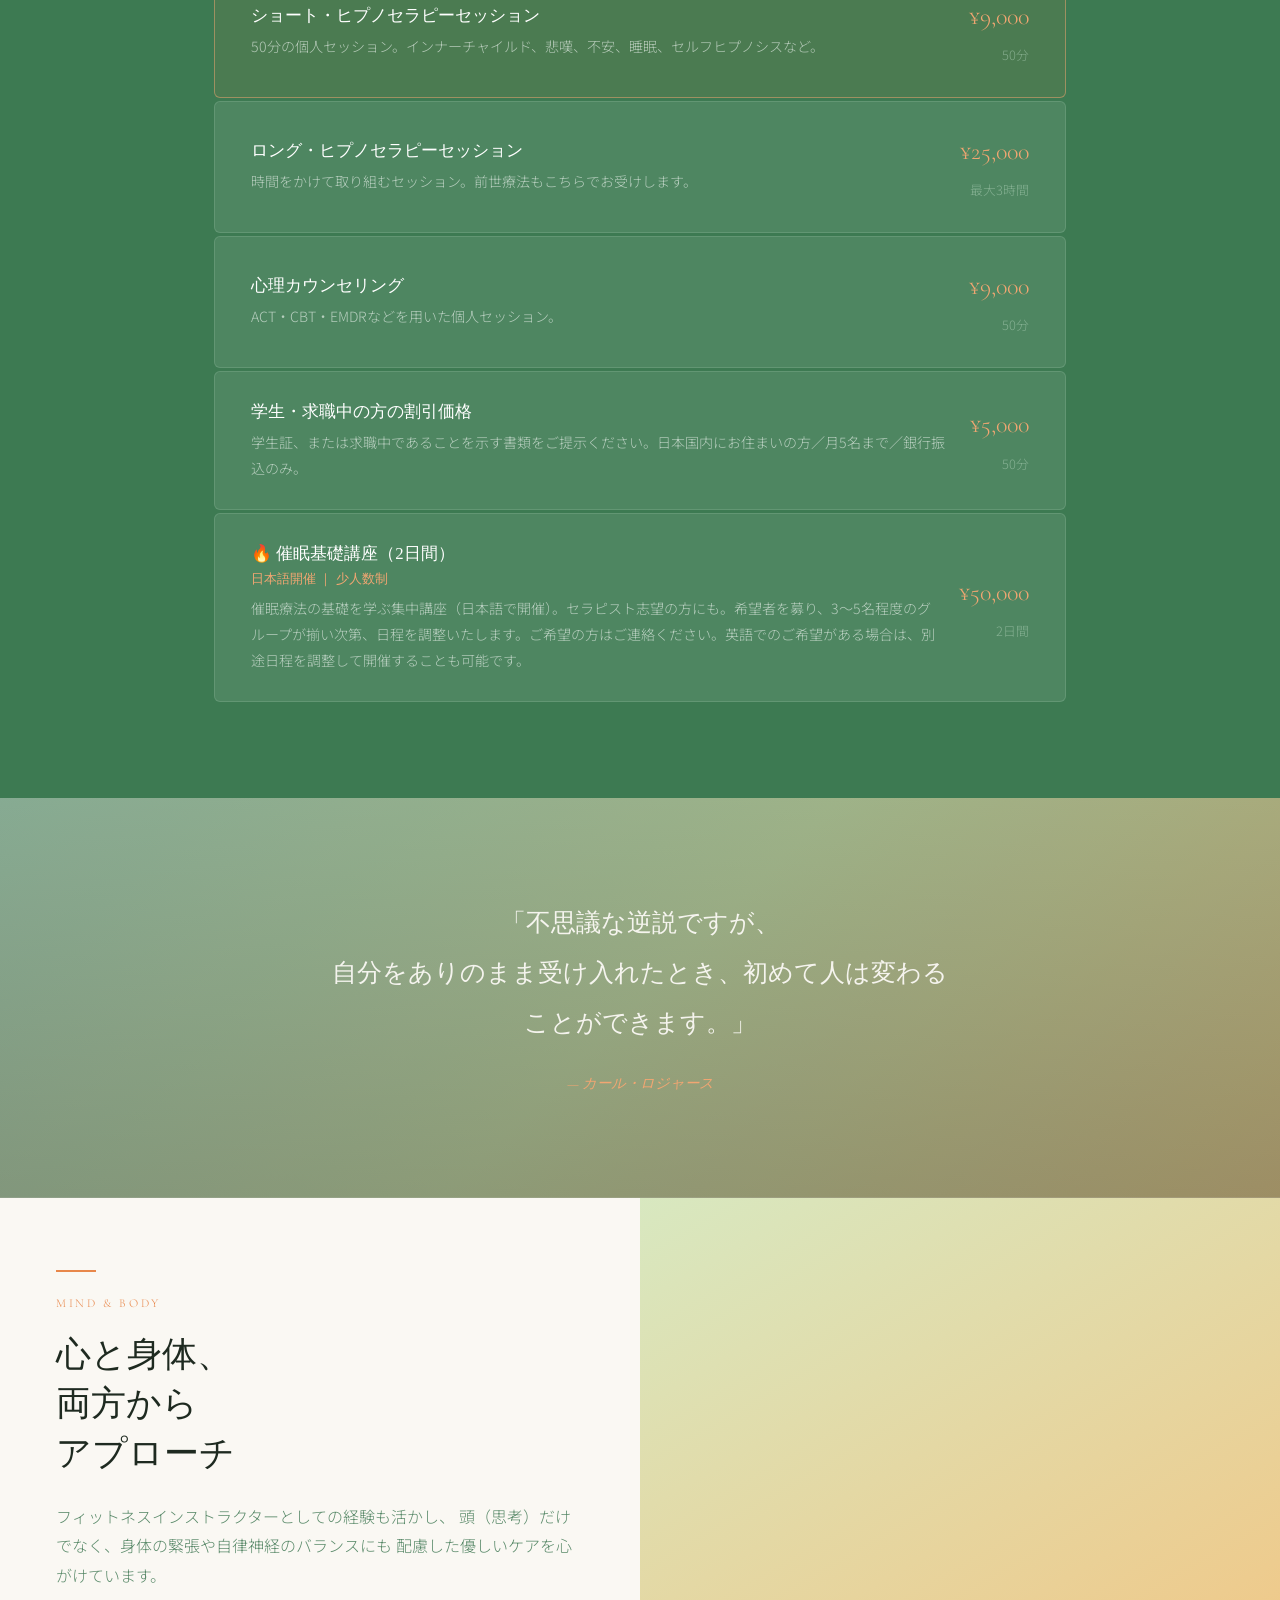
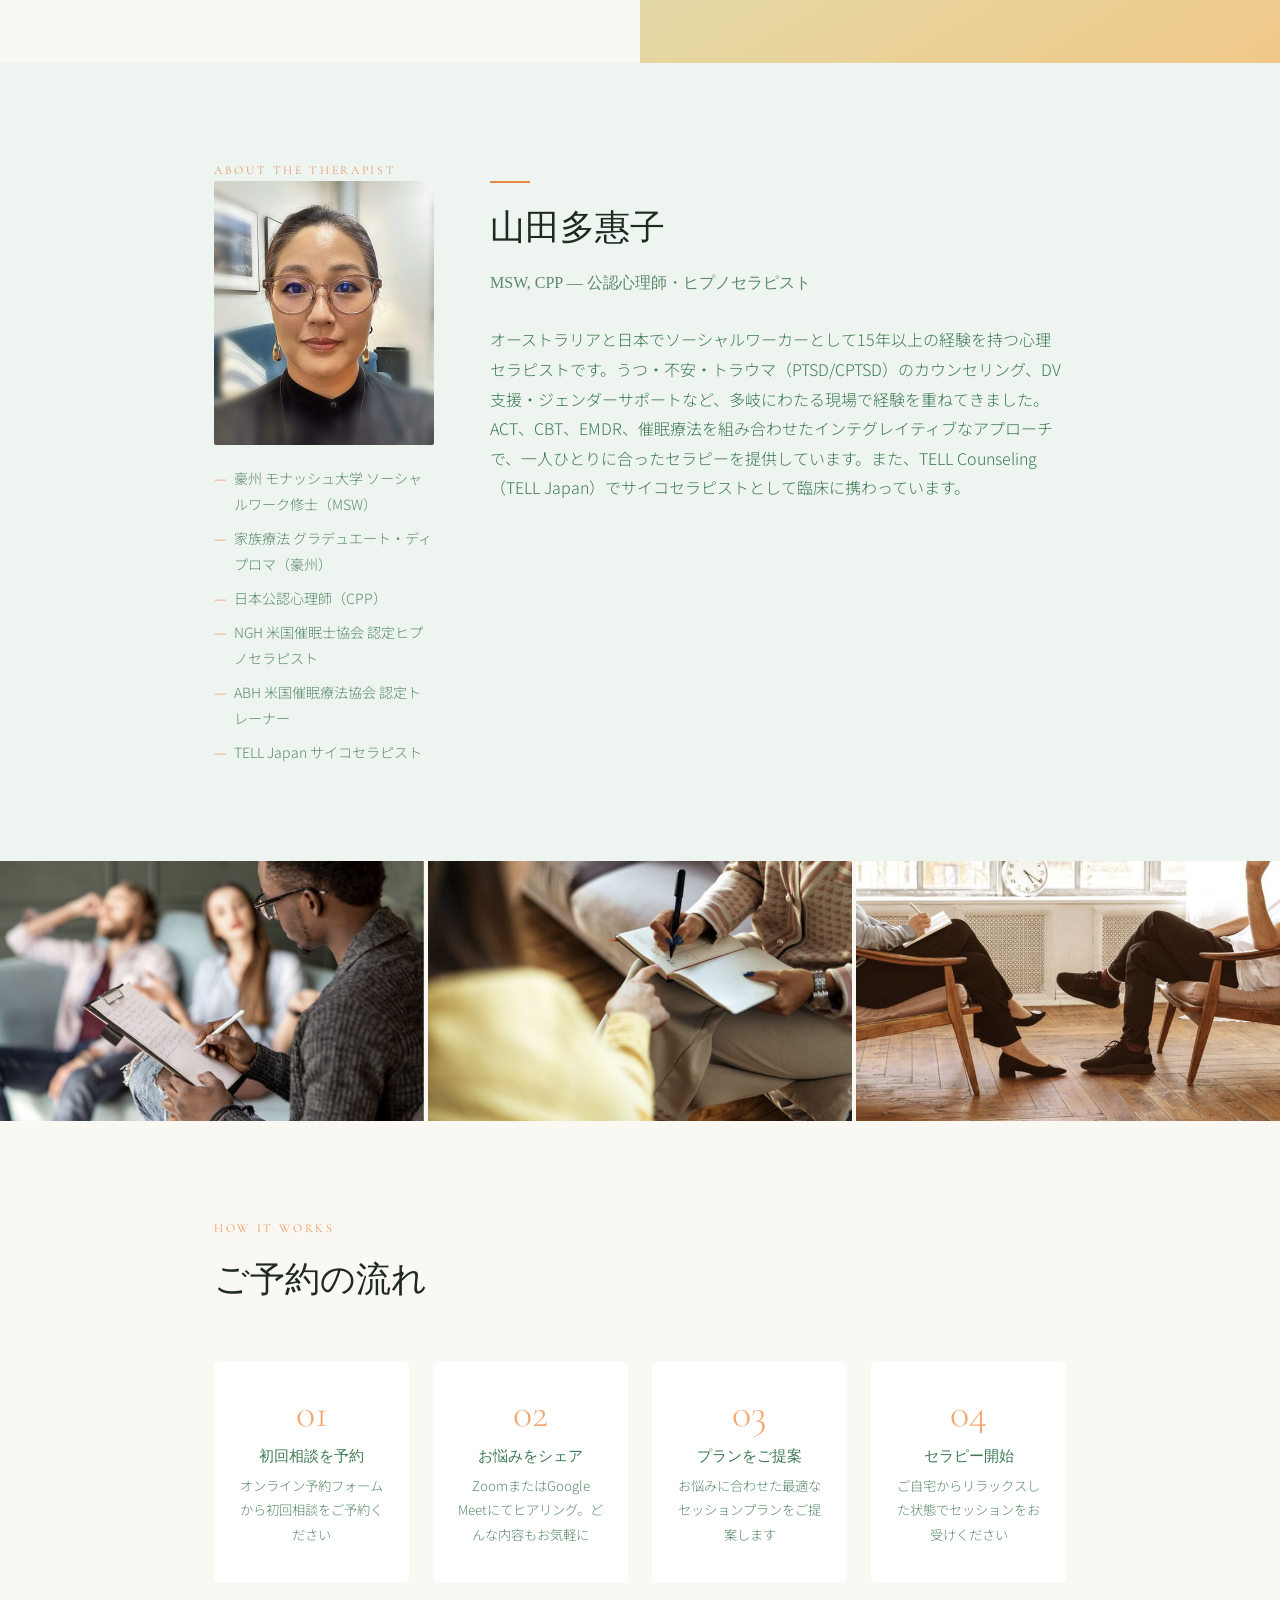
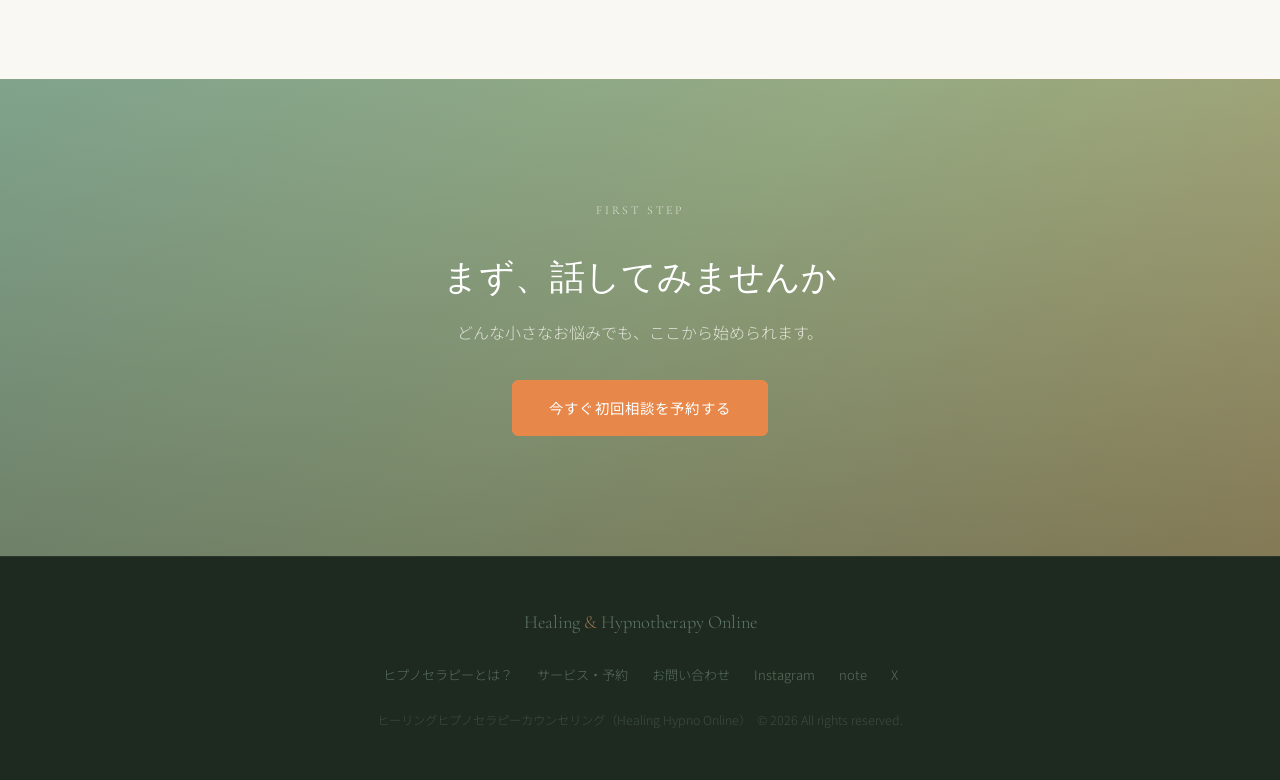
==== commit f6ae1ce5: "JA: unify site name to trade name (title, meta, hero, footer) + add JSON-LD Trade name used on the G" ====
--- a/index.html
+++ b/index.html
@@ -3,20 +3,20 @@
 <head>
   <meta charset="UTF-8" />
   <meta name="viewport" content="width=device-width, initial-scale=1.0" />
-  <meta name="description" content="公認心理師・ヒプノセラピストによるオンラインセラピー。インナーチャイルド、悲嘆療法、不安や睡眠へのアプローチ、セルフヒプノシス。" />
-  <title>Healing Hypno Online | ヒプノセラピー・オンラインセラピー</title>
+  <meta name="description" content="ヒーリングヒプノセラピーカウンセリング｜公認心理師・ヒプノセラピストによるオンラインセラピー。インナーチャイルド、悲嘆療法、不安や睡眠へのアプローチ、セルフヒプノシス。日本語・英語対応、Zoomで全国どこからでも。" />
+  <title>ヒーリングヒプノセラピーカウンセリング｜公認心理師によるオンラインヒプノセラピー</title>
     <meta property="og:type" content="website" />
-    <meta property="og:site_name" content="Healing Hypno Online" />
-    <meta property="og:title" content="Healing Hypno Online | ヒプノセラピー・オンラインセラピー" />
-    <meta property="og:description" content="公認心理師・ヒプノセラピストによるオンラインセラピー。インナーチャイルド、悲嘆療法、不安や睡眠へのアプローチ、セルフヒプノシス。" />
+    <meta property="og:site_name" content="ヒーリングヒプノセラピーカウンセリング" />
+    <meta property="og:title" content="ヒーリングヒプノセラピーカウンセリング｜公認心理師によるオンラインヒプノセラピー" />
+    <meta property="og:description" content="ヒーリングヒプノセラピーカウンセリング｜公認心理師・ヒプノセラピストによるオンラインセラピー。インナーチャイルド、悲嘆療法、不安や睡眠へのアプローチ、セルフヒプノシス。日本語・英語対応、Zoomで全国どこからでも。" />
     <meta property="og:url" content="https://healinghypno-online.info/" />
     <meta property="og:image" content="https://healinghypno-online.info/og-image.png" />
     <meta property="og:image:width" content="1200" />
     <meta property="og:image:height" content="630" />
     <meta property="og:locale" content="ja_JP" />
     <meta name="twitter:card" content="summary_large_image" />
-    <meta name="twitter:title" content="Healing Hypno Online | ヒプノセラピー・オンラインセラピー" />
-    <meta name="twitter:description" content="公認心理師・ヒプノセラピストによるオンラインセラピー。インナーチャイルド、悲嘆療法、不安や睡眠へのアプローチ、セルフヒプノシス。" />
+    <meta name="twitter:title" content="ヒーリングヒプノセラピーカウンセリング｜公認心理師によるオンラインヒプノセラピー" />
+    <meta name="twitter:description" content="ヒーリングヒプノセラピーカウンセリング｜公認心理師・ヒプノセラピストによるオンラインセラピー。インナーチャイルド、悲嘆療法、不安や睡眠へのアプローチ、セルフヒプノシス。日本語・英語対応、Zoomで全国どこからでも。" />
     <meta name="twitter:image" content="https://healinghypno-online.info/og-image.png" />
   <link rel="preconnect" href="https://fonts.googleapis.com" />
   <link href="https://fonts.googleapis.com/css2?amily=Noto+Serif+JP:wght@300;400;600&family=Noto+Sans+JP:wght@300;400;500&family=Cormorant+Garamond:ital,wght@0,300;0,400;1,300&display=swap" rel="stylesheet" />
@@ -357,13 +357,13 @@
   <link rel="alternate" hreflang="ja" href="https://healinghypno-online.info/" />
   <link rel="alternate" hreflang="en" href="https://healinghypno-online.info/en/" />
   <link rel="alternate" hreflang="x-default" href="https://healinghypno-online.info/" />
-  <meta property="og:title" content="Healing Hypno Online | ヒプノセラピー・オンラインセラピー" />
-  <meta property="og:description" content="公認心理師・ヒプノセラピストによるオンラインセラピー。インナーチャイルド、悲嘆療法、不安や睡眠へのアプローチ、セルフヒプノシス。" />
+  <meta property="og:title" content="ヒーリングヒプノセラピーカウンセリング｜公認心理師によるオンラインヒプノセラピー" />
+  <meta property="og:description" content="ヒーリングヒプノセラピーカウンセリング｜公認心理師・ヒプノセラピストによるオンラインセラピー。インナーチャイルド、悲嘆療法、不安や睡眠へのアプローチ、セルフヒプノシス。日本語・英語対応、Zoomで全国どこからでも。" />
   <meta property="og:url" content="https://healinghypno-online.info/" />
   <meta property="og:type" content="website" />
   <meta property="og:locale" content="ja_JP" />
   <meta property="og:locale:alternate" content="en_US" />
-</head>
+<script type="application/ld+json">{"@context":"https://schema.org","@type":"ProfessionalService","name":"ヒーリングヒプノセラピーカウンセリング","alternateName":["Healing Hypno Online","Healing Hypnotherapy Counseling"],"url":"https://healinghypno-online.info/","image":"https://healinghypno-online.info/og-image.png","description":"公認心理師・ヒプノセラピストによるオンラインヒプノセラピーおよびカウンセリング。","areaServed":"JP","availableLanguage":["ja","en"],"founder":{"@type":"Person","name":"山田多惠子"}}</script></head>
 <body>
 
 <!-- NAV -->
@@ -388,7 +388,7 @@
   <div class="hero-overlay"></div>
   <div class="hero-sun"></div>
   <div class="container hero-content">
-    <p class="hero-en">Healing Hypno Online</p>
+    <p class="hero-en">ヒーリングヒプノセラピーカウンセリング</p>
     <h1>心の奥に届く<br>やさしいセラピー</h1>
     <p class="hero-sub">
       公認心理師・認定ヒプノセラピストによる<br>
@@ -654,7 +654,7 @@
     <li><a href="https://note.com/fluentmind" target="_blank">note</a></li>
   <li><a href="https://x.com/Fluent_MInd_JP" target="_blank">X</a></li>
   </ul>
-  <p class="footer-copy">© 2026 Healing and Hypnotherapy Online. All rights reserved.</p>
+  <p class="footer-copy">ヒーリングヒプノセラピーカウンセリング（Healing Hypno Online）　© 2026 All rights reserved.</p>
 </footer>
 
 <script>
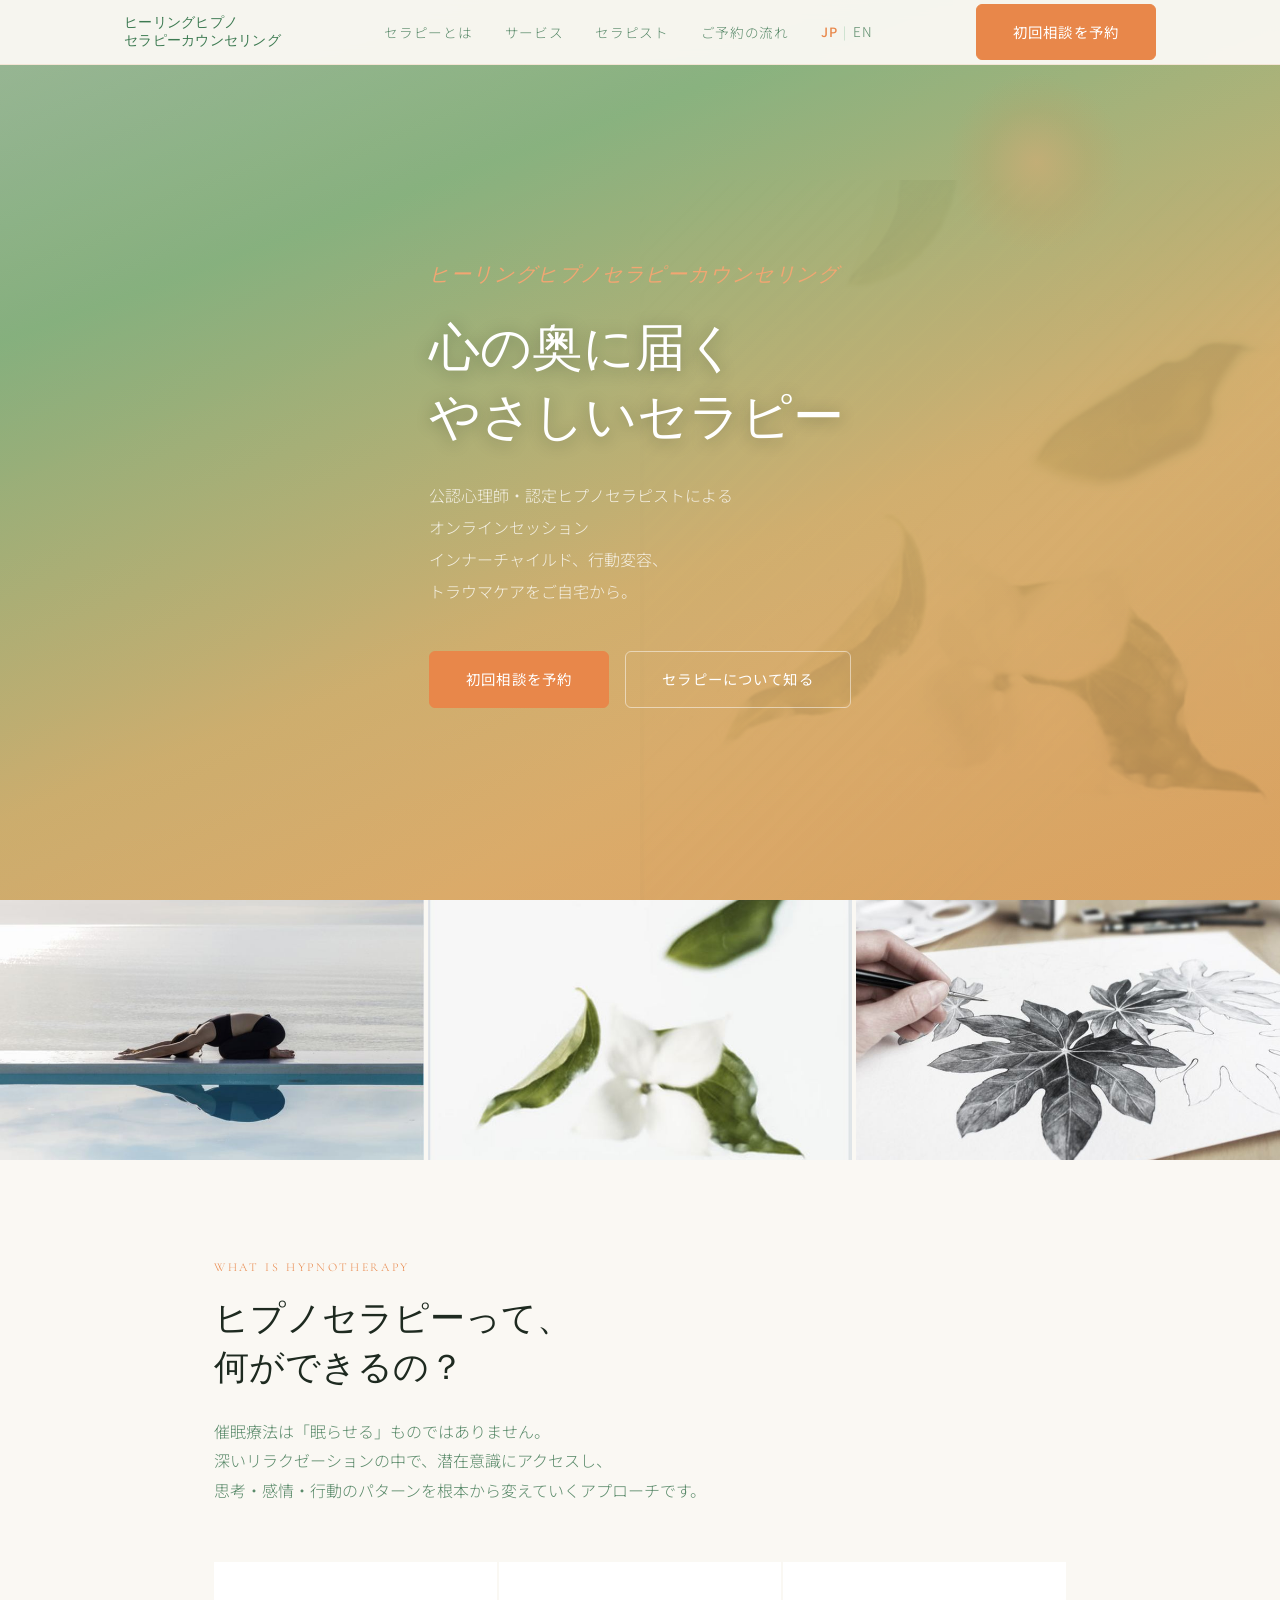
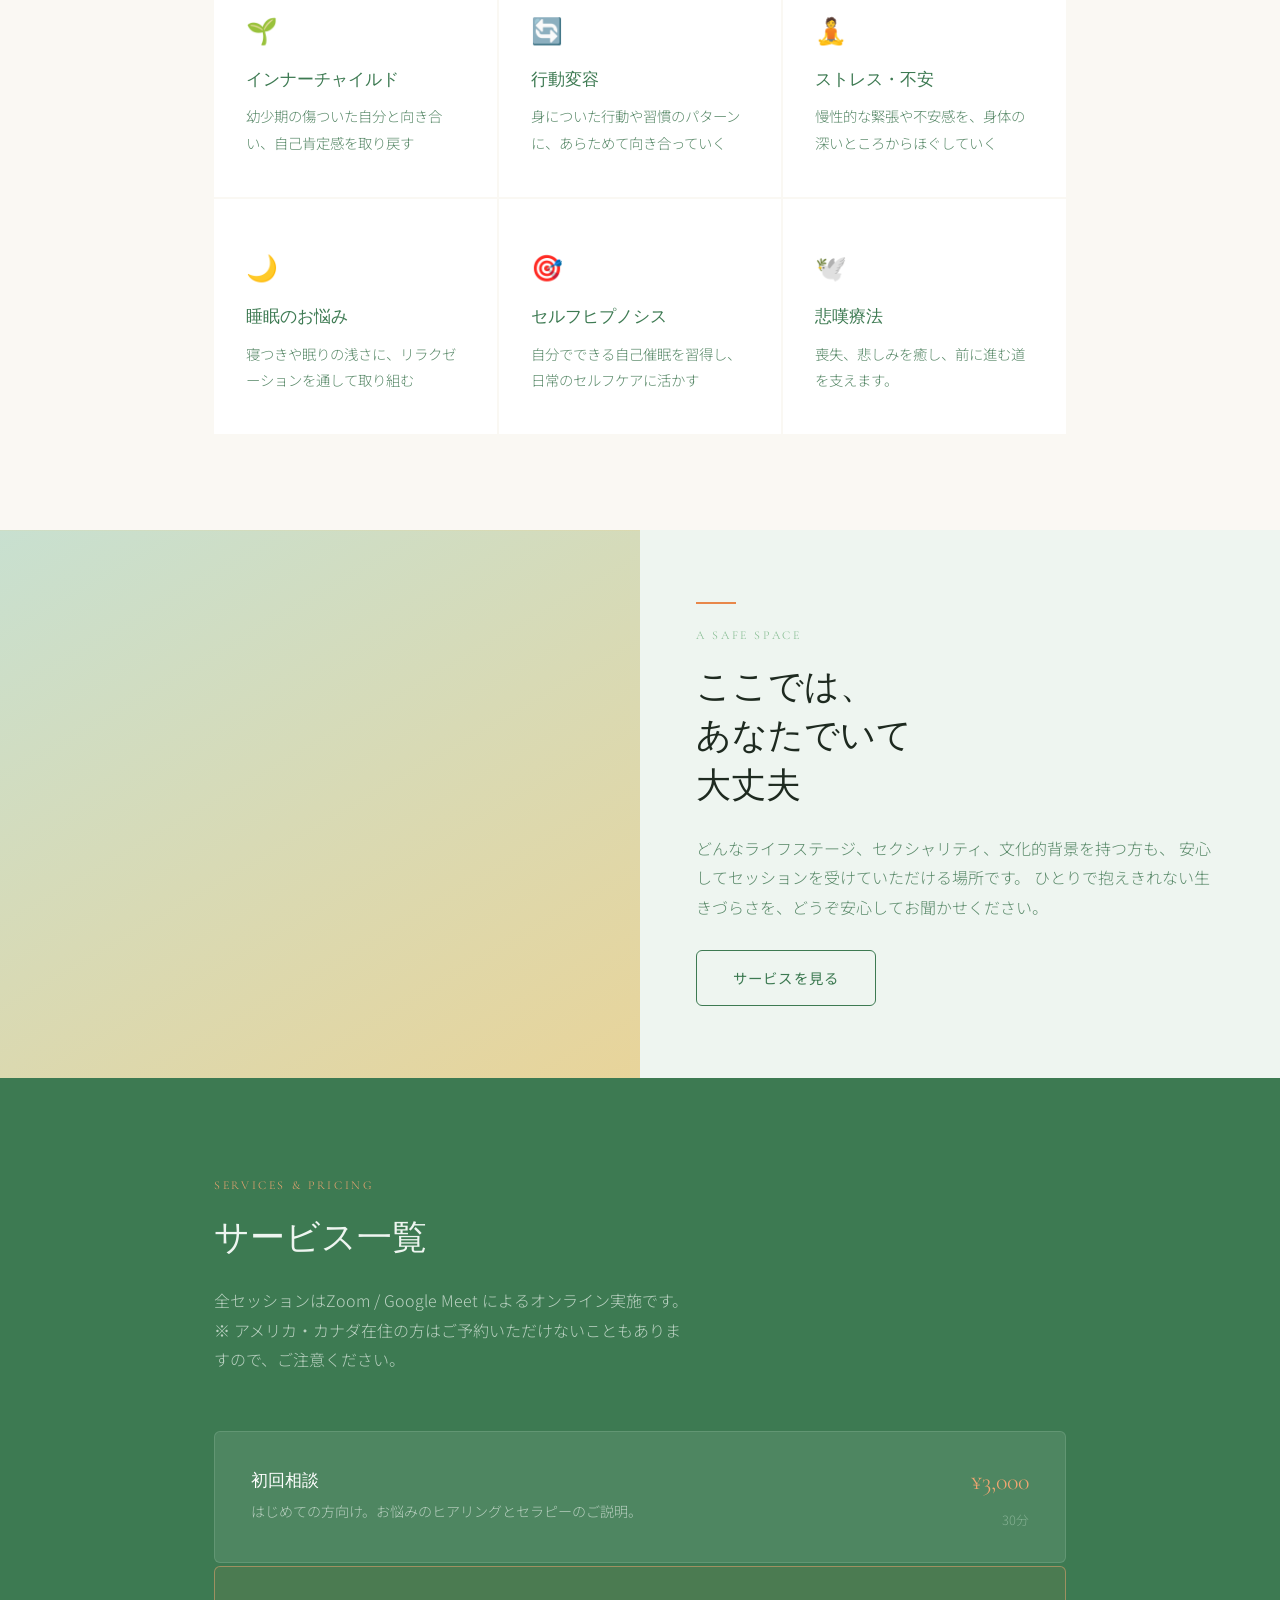
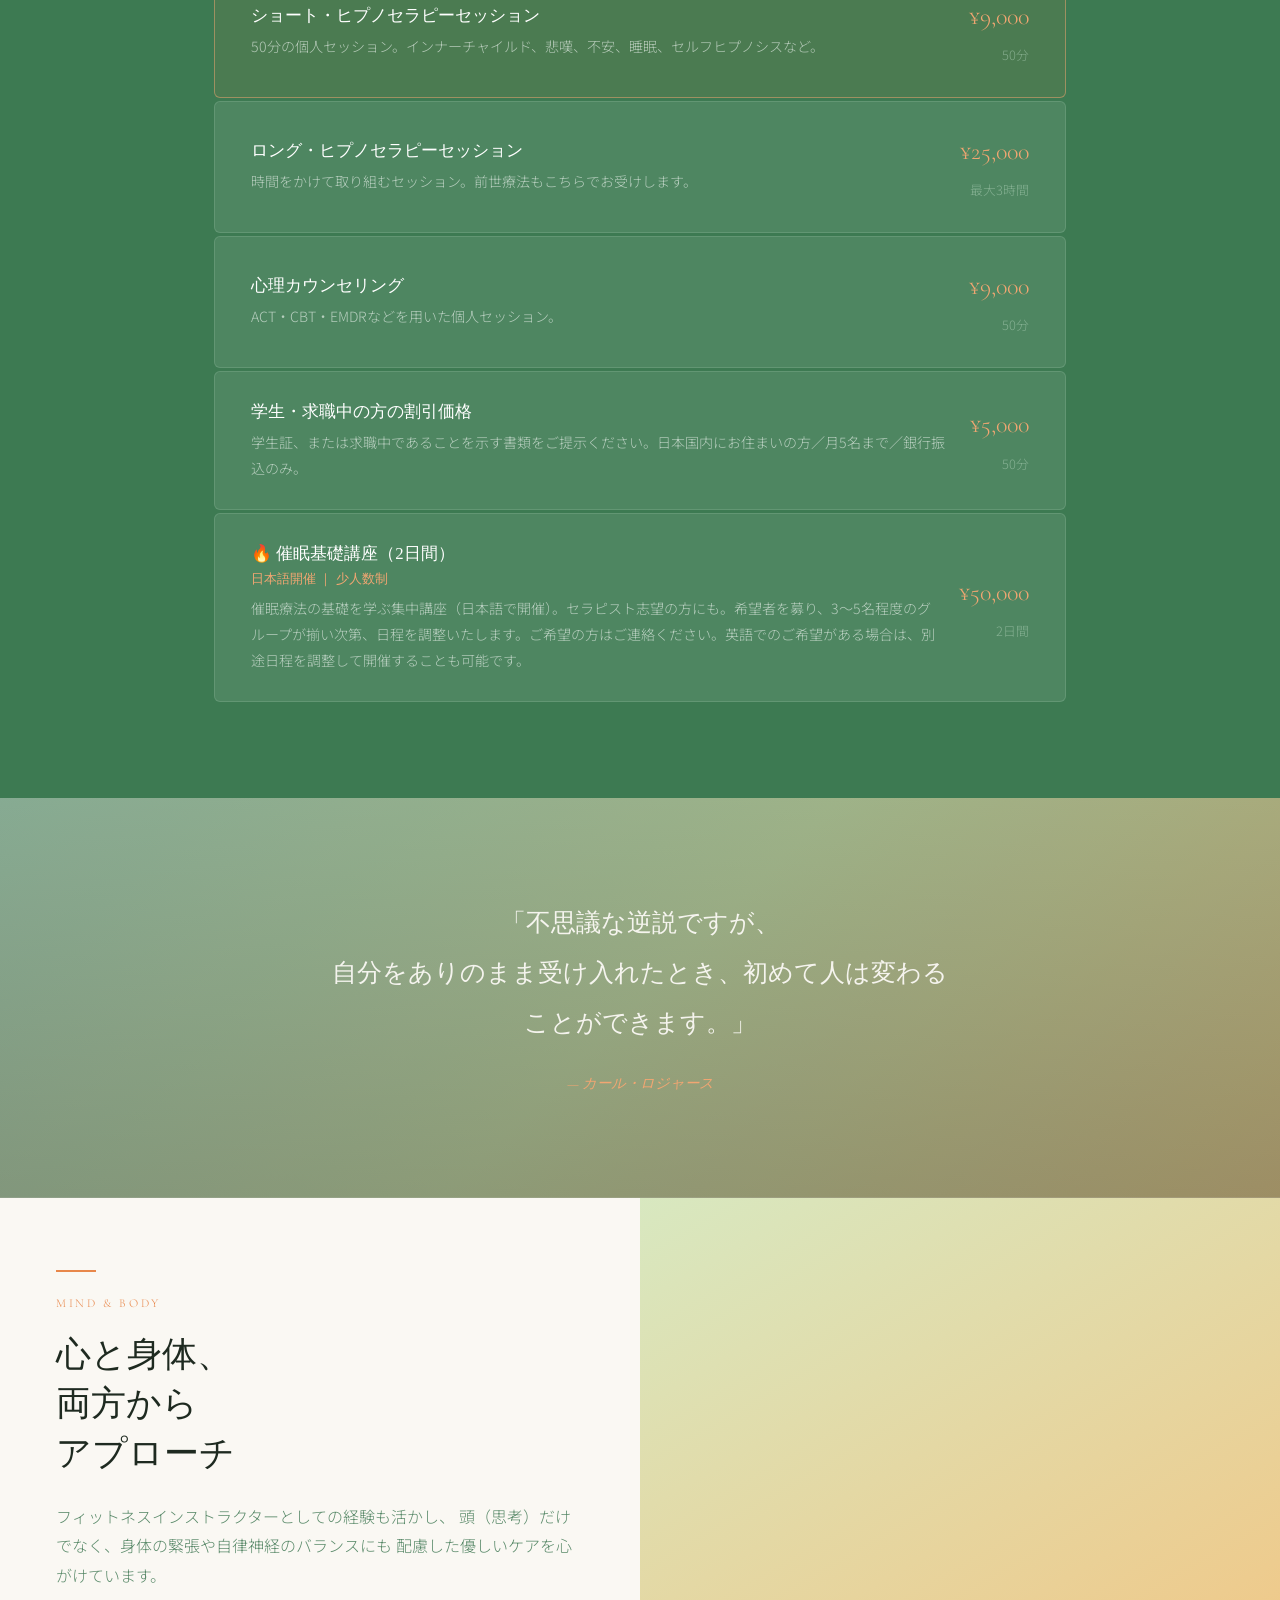
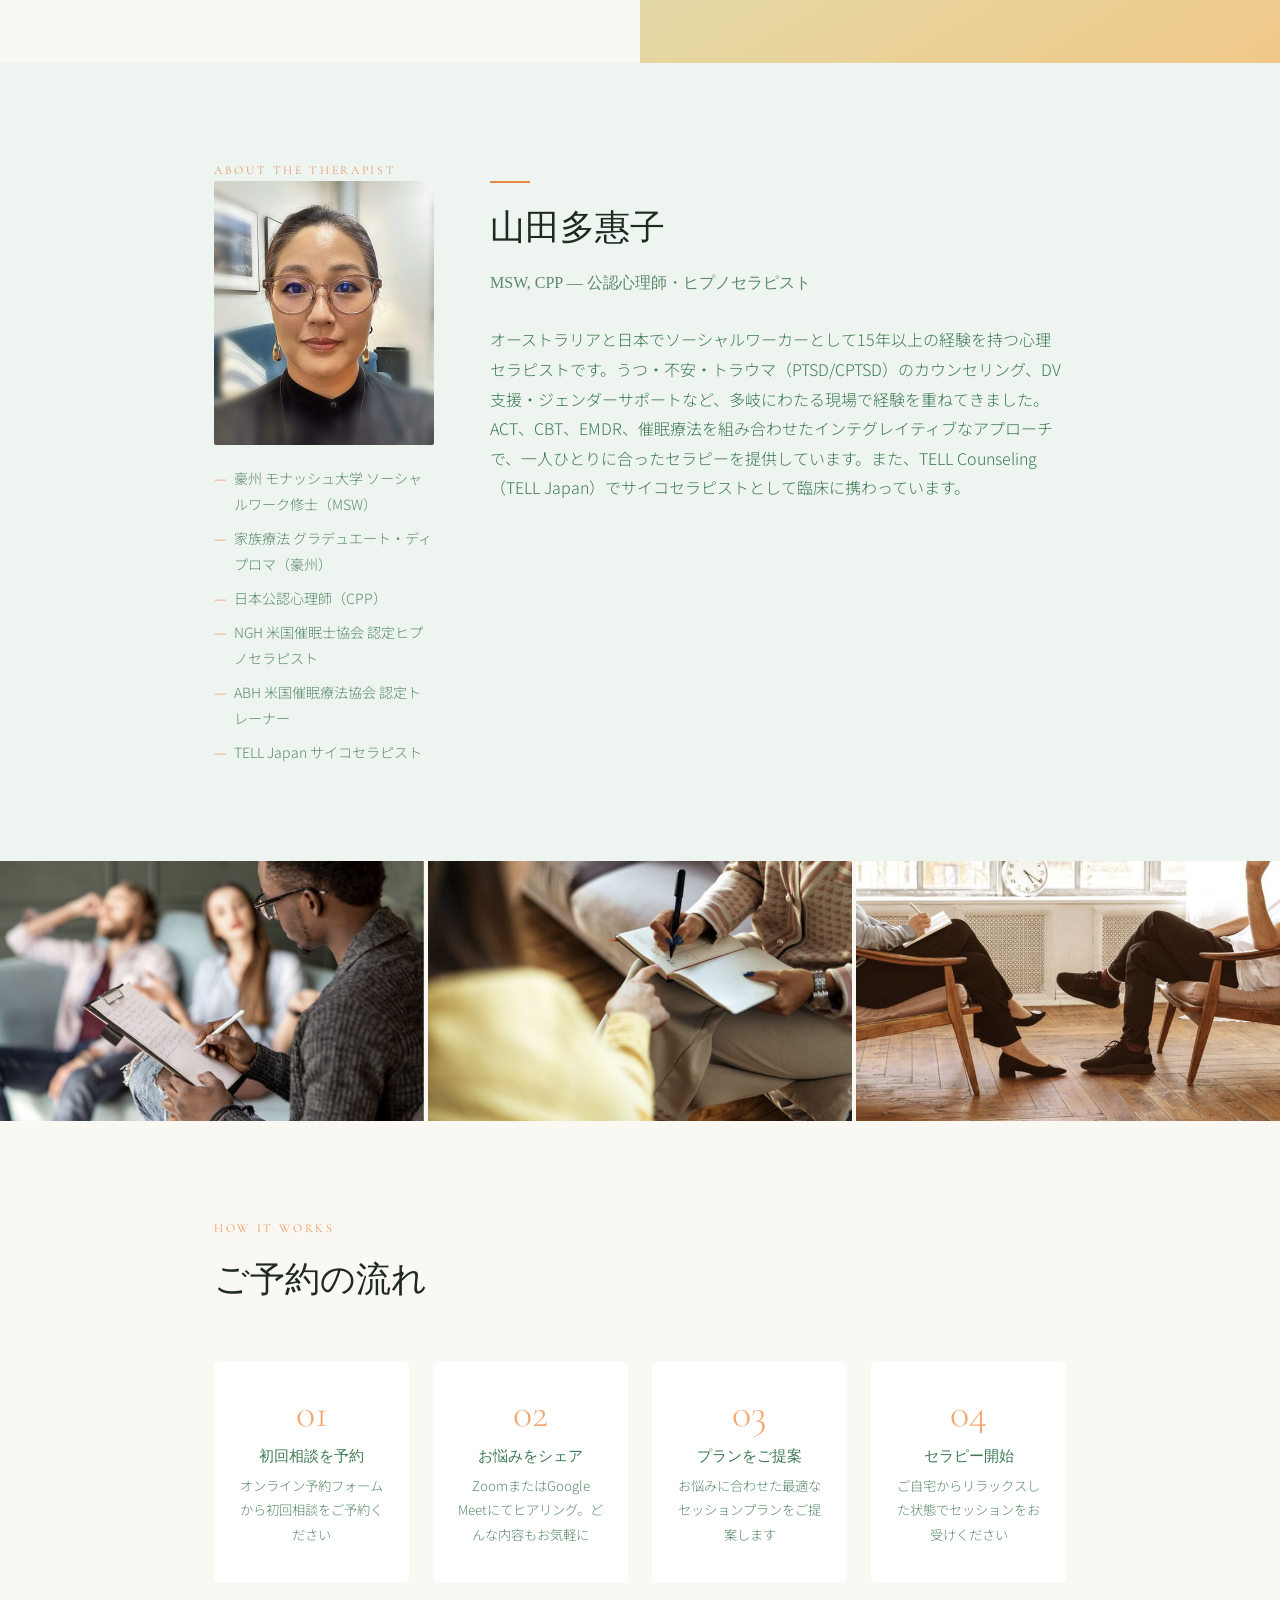
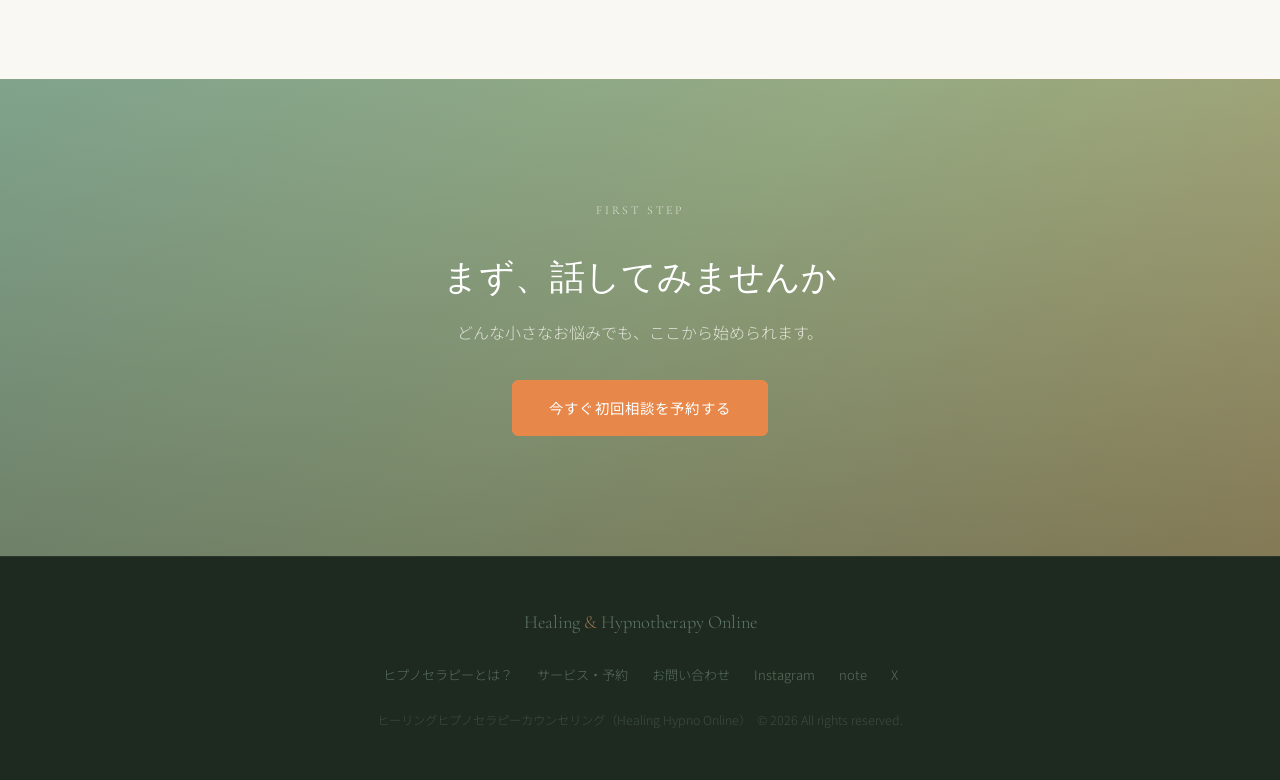
==== commit 9610d00f: "JA: nav logo to trade name + JP serif styling for logo and hero kicker Co-Authored-By: Claude Opus 5" ====
--- a/index.html
+++ b/index.html
@@ -363,13 +363,13 @@
   <meta property="og:type" content="website" />
   <meta property="og:locale" content="ja_JP" />
   <meta property="og:locale:alternate" content="en_US" />
-<script type="application/ld+json">{"@context":"https://schema.org","@type":"ProfessionalService","name":"ヒーリングヒプノセラピーカウンセリング","alternateName":["Healing Hypno Online","Healing Hypnotherapy Counseling"],"url":"https://healinghypno-online.info/","image":"https://healinghypno-online.info/og-image.png","description":"公認心理師・ヒプノセラピストによるオンラインヒプノセラピーおよびカウンセリング。","areaServed":"JP","availableLanguage":["ja","en"],"founder":{"@type":"Person","name":"山田多惠子"}}</script></head>
+<script type="application/ld+json">{"@context":"https://schema.org","@type":"ProfessionalService","name":"ヒーリングヒプノセラピーカウンセリング","alternateName":["Healing Hypno Online","Healing Hypnotherapy Counseling"],"url":"https://healinghypno-online.info/","image":"https://healinghypno-online.info/og-image.png","description":"公認心理師・ヒプノセラピストによるオンラインヒプノセラピーおよびカウンセリング。","areaServed":"JP","availableLanguage":["ja","en"],"founder":{"@type":"Person","name":"山田多惠子"}}</script><style>.nav-logo{font-family:var(--serif-jp);font-size:.85rem;letter-spacing:.02em;line-height:1.3}.hero-en{font-family:var(--serif-jp);letter-spacing:.08em}</style></head>
 <body>
 
 <!-- NAV -->
 <nav>
   <div class="nav-inner">
-    <div class="nav-logo">Healing <span>&</span> Hypnotherapy</div>
+    <div class="nav-logo">ヒーリングヒプノ<br>セラピーカウンセリング</div>
     <ul class="nav-links">
       <li><a href="#about">セラピーとは</a></li>
       <li><a href="#services">サービス</a></li>
